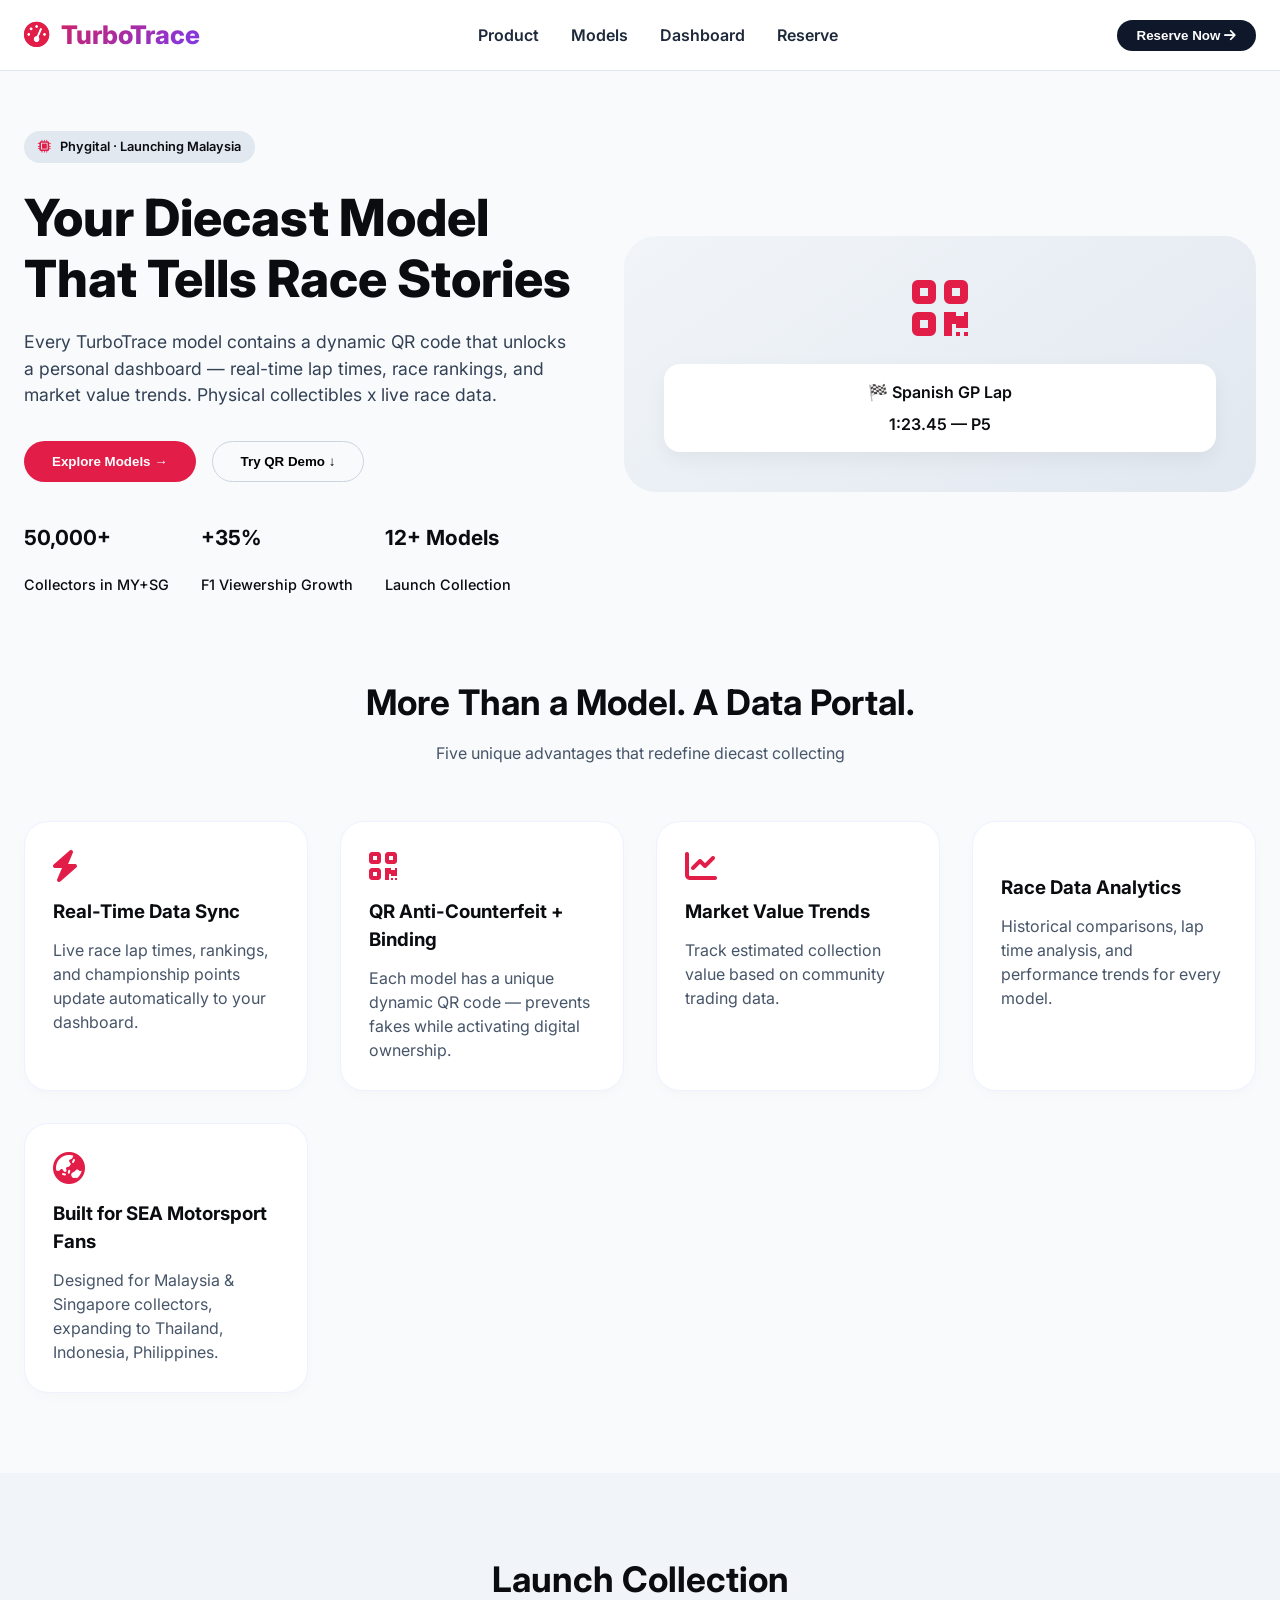
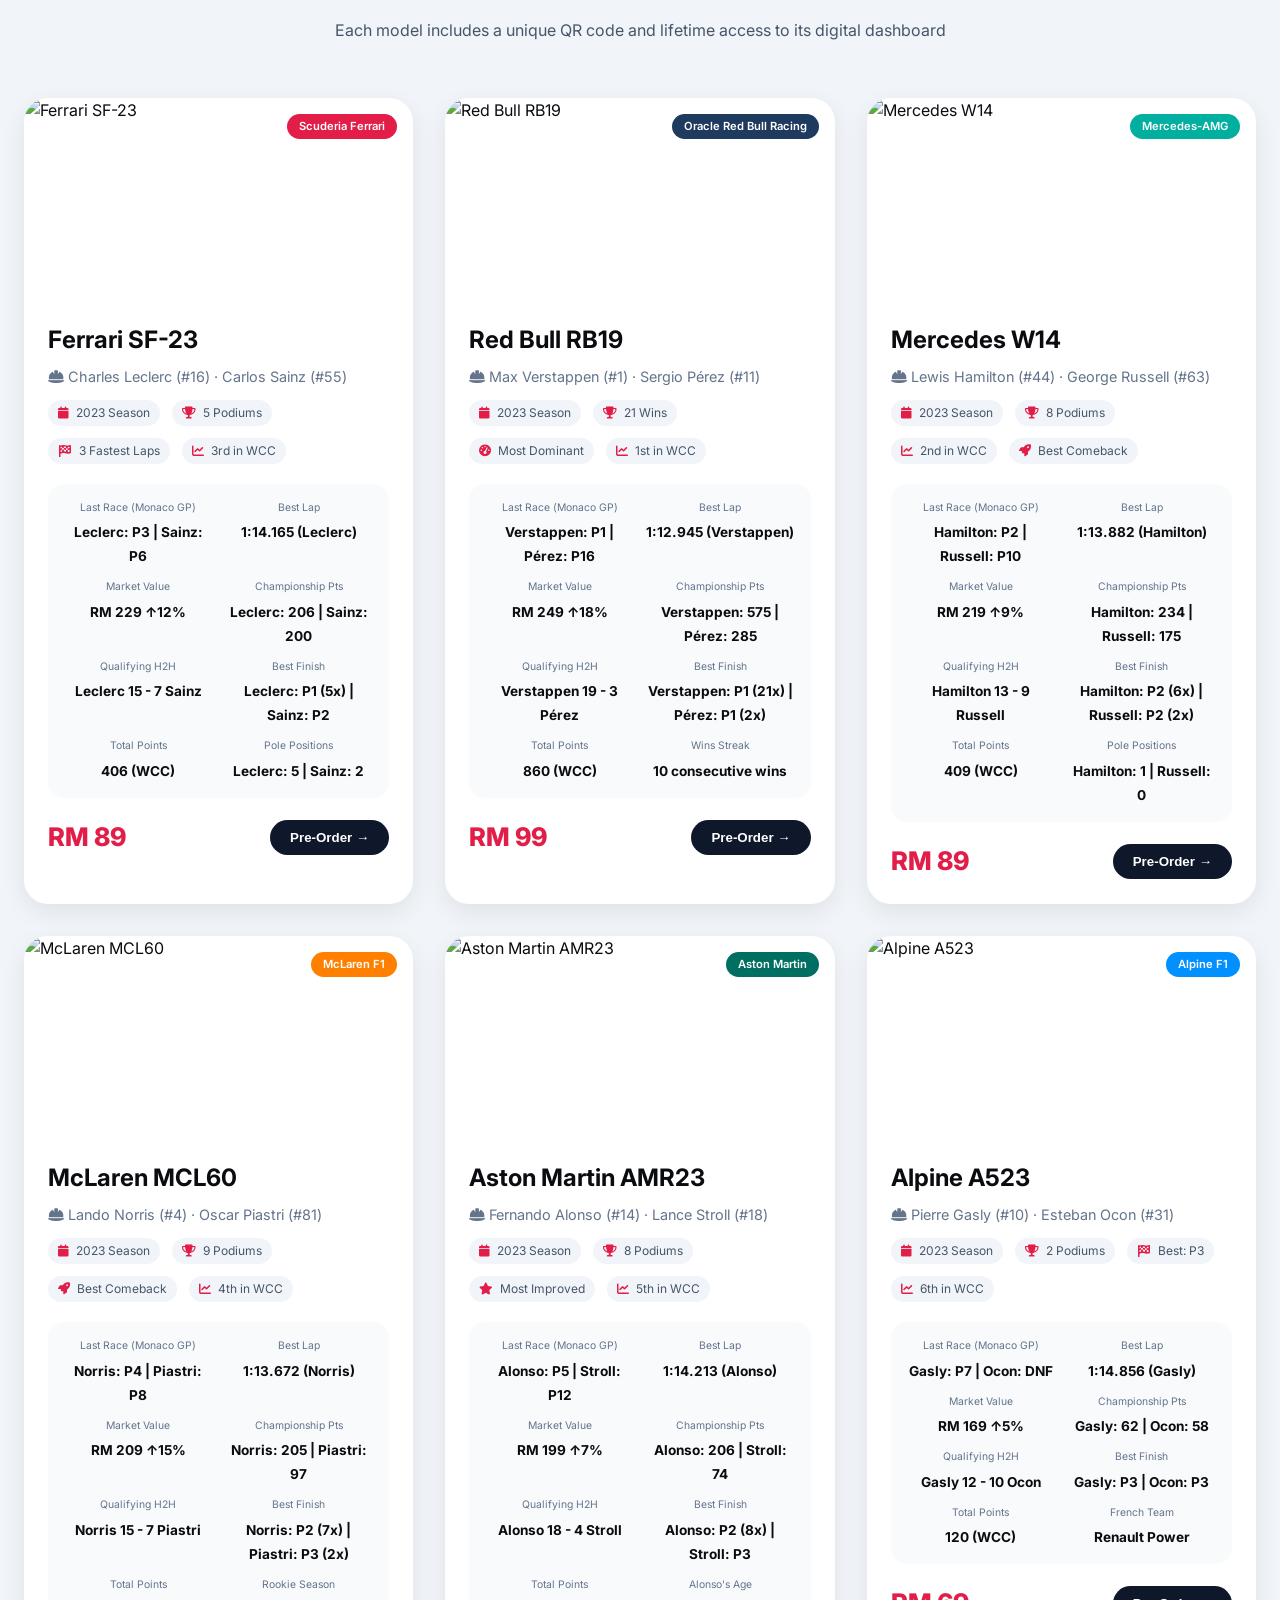
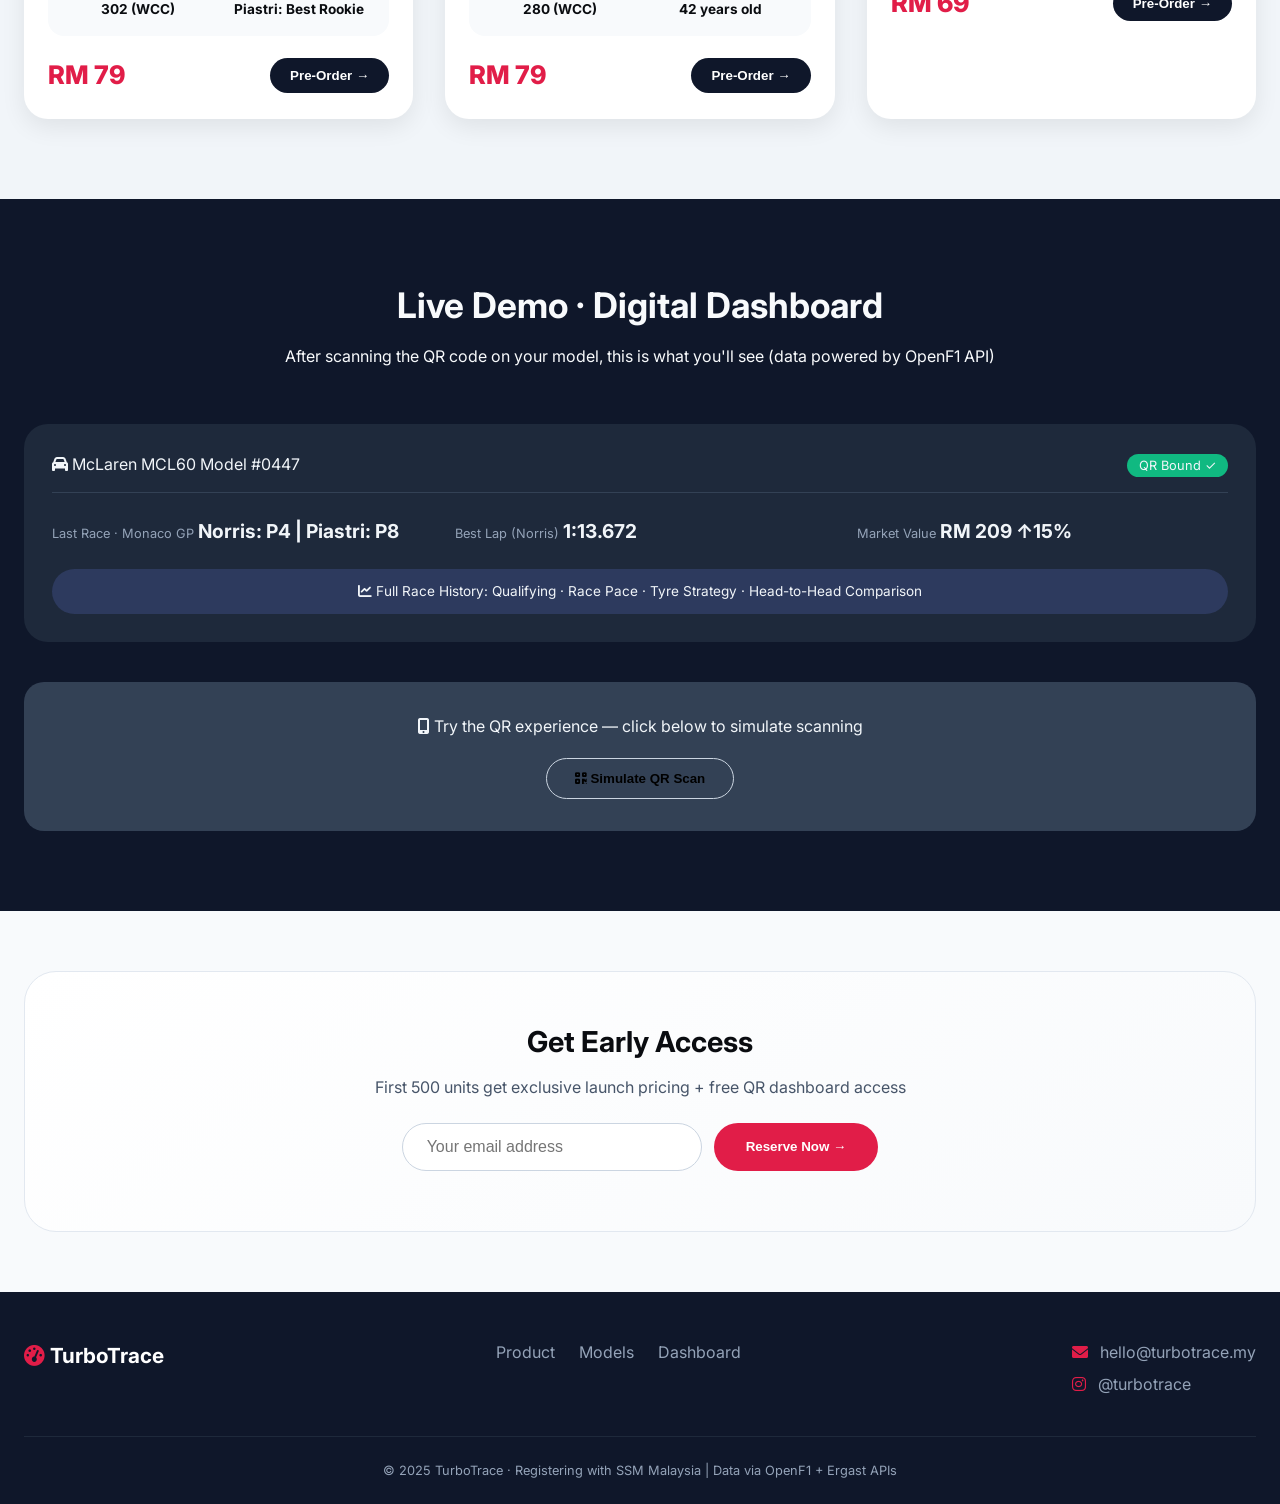
==== index.html @ 32ef1a61 "s" ====
<!DOCTYPE html>
<html lang="en">
<head>
    <meta charset="UTF-8">
    <meta name="viewport" content="width=device-width, initial-scale=1.0">
    <title>TurboTrace | Live-Updating Diecast Models · Motorsport Data Dashboard</title>
    <meta name="description" content="TurboTrace – Southeast Asia's first phygital diecast platform. Each model includes a dynamic QR code that syncs real race data and market value trends.">
    <link href="https://fonts.googleapis.com/css2?family=Inter:opsz,wght@14..32,300;400;500;600;700;800&display=swap" rel="stylesheet">
    <link rel="stylesheet" href="https://cdnjs.cloudflare.com/ajax/libs/font-awesome/6.0.0-beta3/css/all.min.css">
    <style>
        * {
            margin: 0;
            padding: 0;
            box-sizing: border-box;
        }

        body {
            font-family: 'Inter', sans-serif;
            background: #f8fafc;
            color: #0a0c10;
            line-height: 1.5;
            scroll-behavior: smooth;
        }

        .container {
            max-width: 1280px;
            margin: 0 auto;
            padding: 0 24px;
        }

        /* Navigation */
        nav {
            background: rgba(255,255,255,0.96);
            backdrop-filter: blur(8px);
            position: sticky;
            top: 0;
            z-index: 100;
            border-bottom: 1px solid #e2e8f0;
            padding: 16px 0;
        }

        .nav-container {
            max-width: 1280px;
            margin: 0 auto;
            padding: 0 24px;
            display: flex;
            justify-content: space-between;
            align-items: center;
        }

        .logo {
            font-weight: 800;
            font-size: 1.6rem;
            background: linear-gradient(135deg, #e11d48, #7c3aed);
            -webkit-background-clip: text;
            background-clip: text;
            color: transparent;
        }

        .logo i {
            color: #e11d48;
            margin-right: 6px;
        }

        .nav-links {
            display: flex;
            gap: 32px;
        }

        .nav-links a {
            text-decoration: none;
            font-weight: 600;
            color: #1e293b;
            transition: color 0.2s;
        }

        .nav-links a:hover {
            color: #e11d48;
        }

        .cta-nav {
            background: #0f172a;
            color: white;
            border: none;
            padding: 8px 20px;
            border-radius: 40px;
            font-weight: 600;
            cursor: pointer;
            transition: 0.2s;
        }

        .cta-nav:hover {
            background: #e11d48;
            transform: scale(1.02);
        }

        .hamburger {
            display: none;
            font-size: 1.5rem;
            cursor: pointer;
        }

        /* Hero Section */
        .hero {
            max-width: 1280px;
            margin: 60px auto 0;
            padding: 0 24px;
            display: flex;
            flex-wrap: wrap;
            align-items: center;
            justify-content: space-between;
            gap: 48px;
        }

        .hero-content {
            flex: 1;
        }

        .badge {
            background: #e2e8f0;
            padding: 6px 14px;
            border-radius: 40px;
            font-size: 0.8rem;
            font-weight: 600;
            display: inline-block;
            margin-bottom: 24px;
        }

        .badge i {
            color: #e11d48;
            margin-right: 6px;
        }

        .hero-content h1 {
            font-size: 3.2rem;
            font-weight: 800;
            line-height: 1.2;
            margin-bottom: 20px;
        }

        .hero-content p {
            font-size: 1.1rem;
            color: #334155;
            margin-bottom: 32px;
        }

        .hero-buttons {
            display: flex;
            gap: 16px;
            margin-bottom: 40px;
            flex-wrap: wrap;
        }

        .btn-primary {
            background: #e11d48;
            border: none;
            padding: 12px 28px;
            border-radius: 40px;
            font-weight: 700;
            color: white;
            cursor: pointer;
            transition: 0.2s;
        }

        .btn-primary:hover {
            background: #be123c;
            transform: scale(1.02);
        }

        .btn-secondary {
            background: transparent;
            border: 1.5px solid #cbd5e1;
            padding: 12px 28px;
            border-radius: 40px;
            font-weight: 600;
            cursor: pointer;
            transition: 0.2s;
        }

        .btn-secondary:hover {
            border-color: #e11d48;
            background: #fff1f3;
        }

        .hero-stats {
            display: flex;
            gap: 32px;
        }

        .hero-stats div {
            font-size: 0.9rem;
            font-weight: 500;
        }

        .hero-stats strong {
            font-size: 1.3rem;
            display: block;
        }

        .hero-image {
            flex: 1;
            background: linear-gradient(145deg, #f1f5f9, #e2e8f0);
            border-radius: 2rem;
            padding: 40px;
            text-align: center;
        }

        .card-glow i {
            font-size: 4rem;
            color: #e11d48;
        }

        .mini-dash {
            margin-top: 24px;
            background: white;
            padding: 16px;
            border-radius: 1rem;
            box-shadow: 0 8px 20px rgba(0,0,0,0.05);
            font-weight: 600;
            display: flex;
            flex-direction: column;
            gap: 8px;
        }

        /* Product Features */
        .product {
            padding: 80px 0;
        }

        .section-title {
            text-align: center;
            margin-bottom: 56px;
        }

        .section-title h2 {
            font-size: 2.2rem;
            margin-bottom: 12px;
        }

        .section-title p {
            color: #475569;
        }

        .features-grid {
            display: grid;
            grid-template-columns: repeat(auto-fit, minmax(260px, 1fr));
            gap: 32px;
        }

        .feature-card {
            background: white;
            border-radius: 1.5rem;
            padding: 28px;
            box-shadow: 0 4px 12px rgba(0,0,0,0.02);
            border: 1px solid #eef2ff;
            transition: transform 0.2s, box-shadow 0.2s;
        }

        .feature-card:hover {
            transform: translateY(-4px);
            box-shadow: 0 12px 24px rgba(0,0,0,0.08);
        }

        .feature-card i {
            font-size: 2rem;
            color: #e11d48;
            margin-bottom: 16px;
        }

        .feature-card h3 {
            margin-bottom: 12px;
        }

        .feature-card p {
            color: #475569;
        }

        /* Models Gallery */
        .models {
            padding: 80px 0;
            background: #f1f5f9;
        }

        .models-grid {
            display: grid;
            grid-template-columns: repeat(auto-fit, minmax(380px, 1fr));
            gap: 32px;
            margin-top: 32px;
        }

        .model-card {
            background: white;
            border-radius: 24px;
            overflow: hidden;
            box-shadow: 0 8px 24px rgba(0,0,0,0.08);
            transition: transform 0.3s, box-shadow 0.3s;
        }

        .model-card:hover {
            transform: translateY(-6px);
            box-shadow: 0 16px 32px rgba(0,0,0,0.12);
        }

        .model-image {
            position: relative;
            height: 200px;
            overflow: hidden;
        }

        .model-image img {
            width: 100%;
            height: 100%;
            object-fit: cover;
            transition: transform 0.3s;
        }

        .model-card:hover .model-image img {
            transform: scale(1.05);
        }

        .model-team {
            position: absolute;
            top: 16px;
            right: 16px;
            font-size: 0.7rem;
            font-weight: 600;
            padding: 4px 12px;
            border-radius: 20px;
            color: white;
            z-index: 1;
        }

        .model-team.ferrari { background: #e11d48; }
        .model-team.redbull { background: #1e3a5f; }
        .model-team.mercedes { background: #00afa0; }
        .model-team.mclaren { background: #ff8000; }
        .model-team.aston { background: #006f62; }
        .model-team.alpine { background: #0090ff; }

        .model-info {
            padding: 24px;
        }

        .model-info h3 {
            font-size: 1.5rem;
            margin-bottom: 8px;
        }

        .model-driver {
            color: #64748b;
            font-size: 0.9rem;
            margin-bottom: 12px;
        }

        .model-specs {
            display: flex;
            flex-wrap: wrap;
            gap: 12px;
            margin-bottom: 20px;
            font-size: 0.75rem;
            color: #475569;
        }

        .model-specs span {
            background: #f1f5f9;
            padding: 4px 10px;
            border-radius: 20px;
        }

        .model-specs i {
            margin-right: 4px;
            color: #e11d48;
        }

        .model-data {
            background: #f8fafc;
            border-radius: 16px;
            padding: 16px;
            margin-bottom: 20px;
            display: grid;
            grid-template-columns: repeat(2, 1fr);
            gap: 12px;
        }

        .data-item {
            text-align: center;
        }

        .data-label {
            display: block;
            font-size: 0.65rem;
            color: #64748b;
            margin-bottom: 4px;
        }

        .data-value {
            font-weight: 700;
            font-size: 0.85rem;
        }

        .model-footer {
            display: flex;
            justify-content: space-between;
            align-items: center;
            margin-top: 16px;
        }

        .price-tag {
            font-size: 1.6rem;
            font-weight: 800;
            color: #e11d48;
        }

        .preorder-btn {
            background: #0f172a;
            color: white;
            border: none;
            padding: 10px 20px;
            border-radius: 40px;
            font-weight: 600;
            cursor: pointer;
            transition: 0.2s;
        }

        .preorder-btn:hover {
            background: #e11d48;
            transform: scale(1.02);
        }

        /* Dashboard Demo */
        .dashboard-demo {
            background: #0f172a;
            color: #f1f5f9;
            padding: 80px 0;
        }

        .section-title.light h2,
        .section-title.light p {
            color: #f8fafc;
        }

        .dashboard-card {
            background: #1e293b;
            border-radius: 24px;
            padding: 28px;
            margin-bottom: 40px;
        }

        .dash-header {
            display: flex;
            justify-content: space-between;
            border-bottom: 1px solid #334155;
            padding-bottom: 16px;
            margin-bottom: 24px;
            flex-wrap: wrap;
            gap: 12px;
        }

        .tag {
            background: #10b981;
            padding: 4px 12px;
            border-radius: 20px;
            font-size: 0.8rem;
        }

        .dash-stats {
            display: flex;
            gap: 32px;
            flex-wrap: wrap;
        }

        .stat {
            flex: 1;
        }

        .stat-label {
            font-size: 0.8rem;
            color: #94a3b8;
        }

        .stat-value {
            font-size: 1.2rem;
            font-weight: 700;
        }

        .premium-badge {
            margin-top: 24px;
            background: #2d3a5e;
            padding: 12px;
            border-radius: 40px;
            text-align: center;
            font-size: 0.85rem;
        }

        .qr-simulator {
            background: #334155;
            border-radius: 20px;
            padding: 32px;
            text-align: center;
        }

        .qr-simulator p {
            margin-bottom: 20px;
        }

        .qr-feedback {
            margin-top: 16px;
            background: #10b98120;
            padding: 12px;
            border-radius: 40px;
            font-size: 0.9rem;
        }

        /* Contact */
        .contact {
            padding: 60px 0;
        }

        .contact-card {
            background: linear-gradient(145deg, #ffffff, #f8fafc);
            border-radius: 2rem;
            padding: 48px;
            text-align: center;
            border: 1px solid #e2e8f0;
        }

        .contact-card h3 {
            font-size: 1.8rem;
            margin-bottom: 12px;
        }

        .contact-card p {
            color: #475569;
            margin-bottom: 24px;
        }

        .contact-card form {
            display: flex;
            flex-wrap: wrap;
            gap: 12px;
            justify-content: center;
            margin-top: 8px;
        }

        .contact-card input {
            padding: 14px 24px;
            border-radius: 60px;
            border: 1px solid #cbd5e1;
            width: 300px;
            font-size: 1rem;
        }

        .contact-card button {
            background: #e11d48;
            color: white;
            border: none;
            padding: 14px 32px;
            border-radius: 60px;
            font-weight: 600;
            cursor: pointer;
            transition: 0.2s;
        }

        .contact-card button:hover {
            background: #be123c;
        }

        /* Footer */
        footer {
            background: #0f172a;
            color: #94a3b8;
            padding: 48px 24px 24px;
        }

        .footer-content {
            max-width: 1280px;
            margin: 0 auto;
            display: flex;
            flex-wrap: wrap;
            justify-content: space-between;
            gap: 32px;
            padding-bottom: 32px;
            border-bottom: 1px solid #1e293b;
        }

        .footer-logo {
            font-size: 1.3rem;
            font-weight: 700;
            color: white;
        }

        .footer-logo i {
            color: #e11d48;
        }

        .footer-links {
            display: flex;
            gap: 24px;
        }

        .footer-links a {
            color: #94a3b8;
            text-decoration: none;
        }

        .footer-links a:hover {
            color: white;
        }

        .footer-contact p {
            margin-bottom: 8px;
        }

        .footer-contact i {
            margin-right: 8px;
            color: #e11d48;
        }

        .footer-bottom {
            max-width: 1280px;
            margin: 24px auto 0;
            text-align: center;
            font-size: 0.8rem;
        }

        /* Responsive */
        @media (max-width: 800px) {
            .nav-links,
            .cta-nav {
                display: none;
            }
            
            .hamburger {
                display: block;
            }
            
            .hero-content h1 {
                font-size: 2rem;
            }
            
            .hero-content p {
                max-width: 100%;
            }
            
            .features-grid {
                grid-template-columns: 1fr;
            }
            
            .models-grid {
                grid-template-columns: 1fr;
            }
            
            .model-data {
                grid-template-columns: 1fr;
            }
            
            .footer-content {
                flex-direction: column;
                text-align: center;
            }
            
            .footer-links {
                justify-content: center;
            }
        }
    </style>
</head>
<body>

<!-- Navigation -->
<nav>
    <div class="nav-container">
        <div class="logo">
            <i class="fas fa-tachometer-alt"></i>
            <span>TurboTrace</span>
        </div>
        <div class="nav-links" id="navLinks">
            <a href="#product">Product</a>
            <a href="#models">Models</a>
            <a href="#dashboard">Dashboard</a>
            <a href="#contact">Reserve</a>
        </div>
        <button class="cta-nav" id="reserveNavBtn">Reserve Now <i class="fas fa-arrow-right"></i></button>
        <div class="hamburger" id="hamburger">
            <i class="fas fa-bars"></i>
        </div>
    </div>
</nav>

<!-- Hero Section -->
<section class="hero">
    <div class="hero-content">
        <span class="badge"><i class="fas fa-microchip"></i> Phygital · Launching Malaysia</span>
        <h1>Your Diecast Model<br>That Tells Race Stories</h1>
        <p>Every TurboTrace model contains a dynamic QR code that unlocks a personal dashboard — real-time lap times, race rankings, and market value trends. Physical collectibles x live race data.</p>
        <div class="hero-buttons">
            <button class="btn-primary" id="exploreModelsBtn">Explore Models →</button>
            <button class="btn-secondary" id="demoQrBtn">Try QR Demo ↓</button>
        </div>
        <div class="hero-stats">
            <div><strong>50,000+</strong><br>Collectors in MY+SG</div>
            <div><strong>+35%</strong><br>F1 Viewership Growth</div>
            <div><strong>12+ Models</strong><br>Launch Collection</div>
        </div>
    </div>
    <div class="hero-image">
        <div class="card-glow">
            <i class="fas fa-qrcode"></i>
            <div class="mini-dash">
                <span>🏁 Spanish GP Lap</span>
                <span>1:23.45 — P5</span>
            </div>
        </div>
    </div>
</section>

<!-- Product Features -->
<section class="product" id="product">
    <div class="container">
        <div class="section-title">
            <h2>More Than a Model. A Data Portal.</h2>
            <p>Five unique advantages that redefine diecast collecting</p>
        </div>
        <div class="features-grid">
            <div class="feature-card">
                <i class="fas fa-bolt"></i>
                <h3>Real-Time Data Sync</h3>
                <p>Live race lap times, rankings, and championship points update automatically to your dashboard.</p>
            </div>
            <div class="feature-card">
                <i class="fas fa-qrcode"></i>
                <h3>QR Anti-Counterfeit + Binding</h3>
                <p>Each model has a unique dynamic QR code — prevents fakes while activating digital ownership.</p>
            </div>
            <div class="feature-card">
                <i class="fas fa-chart-line"></i>
                <h3>Market Value Trends</h3>
                <p>Track estimated collection value based on community trading data.</p>
            </div>
            <div class="feature-card">
                <i class="fas fa-chart-simple"></i>
                <h3>Race Data Analytics</h3>
                <p>Historical comparisons, lap time analysis, and performance trends for every model.</p>
            </div>
            <div class="feature-card">
                <i class="fas fa-globe-asia"></i>
                <h3>Built for SEA Motorsport Fans</h3>
                <p>Designed for Malaysia & Singapore collectors, expanding to Thailand, Indonesia, Philippines.</p>
            </div>
        </div>
    </div>
</section>

<!-- MODELS GALLERY - ENHANCED WITH DETAILED INFO -->
<section class="models" id="models">
    <div class="container">
        <div class="section-title">
            <h2>Launch Collection</h2>
            <p>Each model includes a unique QR code and lifetime access to its digital dashboard</p>
        </div>
        <div class="models-grid">
            
            <!-- Model 1: Ferrari SF-23 -->
            <div class="model-card">
                <div class="model-image">
                    <img src="https://placehold.co/600x300/e11d48/white?text=Ferrari+SF-23&font=montserrat" alt="Ferrari SF-23">
                    <span class="model-team ferrari">Scuderia Ferrari</span>
                </div>
                <div class="model-info">
                    <h3>Ferrari SF-23</h3>
                    <p class="model-driver"><i class="fas fa-helmet-safety"></i> Charles Leclerc (#16) · Carlos Sainz (#55)</p>
                    <div class="model-specs">
                        <span><i class="fas fa-calendar"></i> 2023 Season</span>
                        <span><i class="fas fa-trophy"></i> 5 Podiums</span>
                        <span><i class="fas fa-flag-checkered"></i> 3 Fastest Laps</span>
                        <span><i class="fas fa-chart-line"></i> 3rd in WCC</span>
                    </div>
                    <div class="model-data">
                        <div class="data-item"><span class="data-label">Last Race (Monaco GP)</span><span class="data-value">Leclerc: P3 | Sainz: P6</span></div>
                        <div class="data-item"><span class="data-label">Best Lap</span><span class="data-value">1:14.165 (Leclerc)</span></div>
                        <div class="data-item"><span class="data-label">Market Value</span><span class="data-value">RM 229 ↑12%</span></div>
                        <div class="data-item"><span class="data-label">Championship Pts</span><span class="data-value">Leclerc: 206 | Sainz: 200</span></div>
                        <div class="data-item"><span class="data-label">Qualifying H2H</span><span class="data-value">Leclerc 15 - 7 Sainz</span></div>
                        <div class="data-item"><span class="data-label">Best Finish</span><span class="data-value">Leclerc: P1 (5x) | Sainz: P2</span></div>
                        <div class="data-item"><span class="data-label">Total Points</span><span class="data-value">406 (WCC)</span></div>
                        <div class="data-item"><span class="data-label">Pole Positions</span><span class="data-value">Leclerc: 5 | Sainz: 2</span></div>
                    </div>
                    <div class="model-footer">
                        <span class="price-tag">RM 89</span>
                        <button class="preorder-btn" data-model="Ferrari SF-23">Pre-Order →</button>
                    </div>
                </div>
            </div>

            <!-- Model 2: Red Bull RB19 -->
            <div class="model-card">
                <div class="model-image">
                    <img src="https://placehold.co/600x300/1e3a5f/white?text=Red+Bull+RB19&font=montserrat" alt="Red Bull RB19">
                    <span class="model-team redbull">Oracle Red Bull Racing</span>
                </div>
                <div class="model-info">
                    <h3>Red Bull RB19</h3>
                    <p class="model-driver"><i class="fas fa-helmet-safety"></i> Max Verstappen (#1) · Sergio Pérez (#11)</p>
                    <div class="model-specs">
                        <span><i class="fas fa-calendar"></i> 2023 Season</span>
                        <span><i class="fas fa-trophy"></i> 21 Wins</span>
                        <span><i class="fas fa-tachometer-alt"></i> Most Dominant</span>
                        <span><i class="fas fa-chart-line"></i> 1st in WCC</span>
                    </div>
                    <div class="model-data">
                        <div class="data-item"><span class="data-label">Last Race (Monaco GP)</span><span class="data-value">Verstappen: P1 | Pérez: P16</span></div>
                        <div class="data-item"><span class="data-label">Best Lap</span><span class="data-value">1:12.945 (Verstappen)</span></div>
                        <div class="data-item"><span class="data-label">Market Value</span><span class="data-value">RM 249 ↑18%</span></div>
                        <div class="data-item"><span class="data-label">Championship Pts</span><span class="data-value">Verstappen: 575 | Pérez: 285</span></div>
                        <div class="data-item"><span class="data-label">Qualifying H2H</span><span class="data-value">Verstappen 19 - 3 Pérez</span></div>
                        <div class="data-item"><span class="data-label">Best Finish</span><span class="data-value">Verstappen: P1 (21x) | Pérez: P1 (2x)</span></div>
                        <div class="data-item"><span class="data-label">Total Points</span><span class="data-value">860 (WCC)</span></div>
                        <div class="data-item"><span class="data-label">Wins Streak</span><span class="data-value">10 consecutive wins</span></div>
                    </div>
                    <div class="model-footer">
                        <span class="price-tag">RM 99</span>
                        <button class="preorder-btn" data-model="Red Bull RB19">Pre-Order →</button>
                    </div>
                </div>
            </div>

            <!-- Model 3: Mercedes W14 -->
            <div class="model-card">
                <div class="model-image">
                    <img src="https://placehold.co/600x300/00afa0/white?text=Mercedes+W14&font=montserrat" alt="Mercedes W14">
                    <span class="model-team mercedes">Mercedes-AMG</span>
                </div>
                <div class="model-info">
                    <h3>Mercedes W14</h3>
                    <p class="model-driver"><i class="fas fa-helmet-safety"></i> Lewis Hamilton (#44) · George Russell (#63)</p>
                    <div class="model-specs">
                        <span><i class="fas fa-calendar"></i> 2023 Season</span>
                        <span><i class="fas fa-trophy"></i> 8 Podiums</span>
                        <span><i class="fas fa-chart-line"></i> 2nd in WCC</span>
                        <span><i class="fas fa-rocket"></i> Best Comeback</span>
                    </div>
                    <div class="model-data">
                        <div class="data-item"><span class="data-label">Last Race (Monaco GP)</span><span class="data-value">Hamilton: P2 | Russell: P10</span></div>
                        <div class="data-item"><span class="data-label">Best Lap</span><span class="data-value">1:13.882 (Hamilton)</span></div>
                        <div class="data-item"><span class="data-label">Market Value</span><span class="data-value">RM 219 ↑9%</span></div>
                        <div class="data-item"><span class="data-label">Championship Pts</span><span class="data-value">Hamilton: 234 | Russell: 175</span></div>
                        <div class="data-item"><span class="data-label">Qualifying H2H</span><span class="data-value">Hamilton 13 - 9 Russell</span></div>
                        <div class="data-item"><span class="data-label">Best Finish</span><span class="data-value">Hamilton: P2 (6x) | Russell: P2 (2x)</span></div>
                        <div class="data-item"><span class="data-label">Total Points</span><span class="data-value">409 (WCC)</span></div>
                        <div class="data-item"><span class="data-label">Pole Positions</span><span class="data-value">Hamilton: 1 | Russell: 0</span></div>
                    </div>
                    <div class="model-footer">
                        <span class="price-tag">RM 89</span>
                        <button class="preorder-btn" data-model="Mercedes W14">Pre-Order →</button>
                    </div>
                </div>
            </div>

            <!-- Model 4: McLaren MCL60 -->
            <div class="model-card">
                <div class="model-image">
                    <img src="https://placehold.co/600x300/ff8000/white?text=McLaren+MCL60&font=montserrat" alt="McLaren MCL60">
                    <span class="model-team mclaren">McLaren F1</span>
                </div>
                <div class="model-info">
                    <h3>McLaren MCL60</h3>
                    <p class="model-driver"><i class="fas fa-helmet-safety"></i> Lando Norris (#4) · Oscar Piastri (#81)</p>
                    <div class="model-specs">
                        <span><i class="fas fa-calendar"></i> 2023 Season</span>
                        <span><i class="fas fa-trophy"></i> 9 Podiums</span>
                        <span><i class="fas fa-rocket"></i> Best Comeback</span>
                        <span><i class="fas fa-chart-line"></i> 4th in WCC</span>
                    </div>
                    <div class="model-data">
                        <div class="data-item"><span class="data-label">Last Race (Monaco GP)</span><span class="data-value">Norris: P4 | Piastri: P8</span></div>
                        <div class="data-item"><span class="data-label">Best Lap</span><span class="data-value">1:13.672 (Norris)</span></div>
                        <div class="data-item"><span class="data-label">Market Value</span><span class="data-value">RM 209 ↑15%</span></div>
                        <div class="data-item"><span class="data-label">Championship Pts</span><span class="data-value">Norris: 205 | Piastri: 97</span></div>
                        <div class="data-item"><span class="data-label">Qualifying H2H</span><span class="data-value">Norris 15 - 7 Piastri</span></div>
                        <div class="data-item"><span class="data-label">Best Finish</span><span class="data-value">Norris: P2 (7x) | Piastri: P3 (2x)</span></div>
                        <div class="data-item"><span class="data-label">Total Points</span><span class="data-value">302 (WCC)</span></div>
                        <div class="data-item"><span class="data-label">Rookie Season</span><span class="data-value">Piastri: Best Rookie</span></div>
                    </div>
                    <div class="model-footer">
                        <span class="price-tag">RM 79</span>
                        <button class="preorder-btn" data-model="McLaren MCL60">Pre-Order →</button>
                    </div>
                </div>
            </div>

            <!-- Model 5: Aston Martin AMR23 -->
            <div class="model-card">
                <div class="model-image">
                    <img src="https://placehold.co/600x300/006f62/white?text=Aston+Martin+AMR23&font=montserrat" alt="Aston Martin AMR23">
                    <span class="model-team aston">Aston Martin</span>
                </div>
                <div class="model-info">
                    <h3>Aston Martin AMR23</h3>
                    <p class="model-driver"><i class="fas fa-helmet-safety"></i> Fernando Alonso (#14) · Lance Stroll (#18)</p>
                    <div class="model-specs">
                        <span><i class="fas fa-calendar"></i> 2023 Season</span>
                        <span><i class="fas fa-trophy"></i> 8 Podiums</span>
                        <span><i class="fas fa-star"></i> Most Improved</span>
                        <span><i class="fas fa-chart-line"></i> 5th in WCC</span>
                    </div>
                    <div class="model-data">
                        <div class="data-item"><span class="data-label">Last Race (Monaco GP)</span><span class="data-value">Alonso: P5 | Stroll: P12</span></div>
                        <div class="data-item"><span class="data-label">Best Lap</span><span class="data-value">1:14.213 (Alonso)</span></div>
                        <div class="data-item"><span class="data-label">Market Value</span><span class="data-value">RM 199 ↑7%</span></div>
                        <div class="data-item"><span class="data-label">Championship Pts</span><span class="data-value">Alonso: 206 | Stroll: 74</span></div>
                        <div class="data-item"><span class="data-label">Qualifying H2H</span><span class="data-value">Alonso 18 - 4 Stroll</span></div>
                        <div class="data-item"><span class="data-label">Best Finish</span><span class="data-value">Alonso: P2 (8x) | Stroll: P3</span></div>
                        <div class="data-item"><span class="data-label">Total Points</span><span class="data-value">280 (WCC)</span></div>
                        <div class="data-item"><span class="data-label">Alonso's Age</span><span class="data-value">42 years old</span></div>
                    </div>
                    <div class="model-footer">
                        <span class="price-tag">RM 79</span>
                        <button class="preorder-btn" data-model="Aston Martin AMR23">Pre-Order →</button>
                    </div>
                </div>
            </div>

            <!-- Model 6: Alpine A523 -->
            <div class="model-card">
                <div class="model-image">
                    <img src="https://placehold.co/600x300/0090ff/white?text=Alpine+A523&font=montserrat" alt="Alpine A523">
                    <span class="model-team alpine">Alpine F1</span>
                </div>
                <div class="model-info">
                    <h3>Alpine A523</h3>
                    <p class="model-driver"><i class="fas fa-helmet-safety"></i> Pierre Gasly (#10) · Esteban Ocon (#31)</p>
                    <div class="model-specs">
                        <span><i class="fas fa-calendar"></i> 2023 Season</span>
                        <span><i class="fas fa-trophy"></i> 2 Podiums</span>
                        <span><i class="fas fa-flag-checkered"></i> Best: P3</span>
                        <span><i class="fas fa-chart-line"></i> 6th in WCC</span>
                    </div>
                    <div class="model-data">
                        <div class="data-item"><span class="data-label">Last Race (Monaco GP)</span><span class="data-value">Gasly: P7 | Ocon: DNF</span></div>
                        <div class="data-item"><span class="data-label">Best Lap</span><span class="data-value">1:14.856 (Gasly)</span></div>
                        <div class="data-item"><span class="data-label">Market Value</span><span class="data-value">RM 169 ↑5%</span></div>
                        <div class="data-item"><span class="data-label">Championship Pts</span><span class="data-value">Gasly: 62 | Ocon: 58</span></div>
                        <div class="data-item"><span class="data-label">Qualifying H2H</span><span class="data-value">Gasly 12 - 10 Ocon</span></div>
                        <div class="data-item"><span class="data-label">Best Finish</span><span class="data-value">Gasly: P3 | Ocon: P3</span></div>
                        <div class="data-item"><span class="data-label">Total Points</span><span class="data-value">120 (WCC)</span></div>
                        <div class="data-item"><span class="data-label">French Team</span><span class="data-value">Renault Power</span></div>
                    </div>
                    <div class="model-footer">
                        <span class="price-tag">RM 69</span>
                        <button class="preorder-btn" data-model="Alpine A523">Pre-Order →</button>
                    </div>
                </div>
            </div>
        </div>
    </div>
</section>

<!-- Dashboard Demo -->
<section class="dashboard-demo" id="dashboard">
    <div class="container">
        <div class="section-title light">
            <h2>Live Demo · Digital Dashboard</h2>
            <p>After scanning the QR code on your model, this is what you'll see (data powered by OpenF1 API)</p>
        </div>
        <div class="dashboard-card">
            <div class="dash-header">
                <div><i class="fas fa-car"></i> McLaren MCL60 Model #0447</div>
                <div><span class="tag">QR Bound ✓</span></div>
            </div>
            <div class="dash-stats">
                <div class="stat">
                    <span class="stat-label">Last Race · Monaco GP</span>
                    <span class="stat-value">Norris: P4 | Piastri: P8</span>
                </div>
                <div class="stat">
                    <span class="stat-label">Best Lap (Norris)</span>
                    <span class="stat-value">1:13.672</span>
                </div>
                <div class="stat">
                    <span class="stat-label">Market Value</span>
                    <span class="stat-value">RM 209 ↑15%</span>
                </div>
            </div>
            <div class="premium-badge">
                <i class="fas fa-chart-line"></i> Full Race History: Qualifying · Race Pace · Tyre Strategy · Head-to-Head Comparison
            </div>
        </div>
        <div class="qr-simulator">
            <p><i class="fas fa-mobile-alt"></i> Try the QR experience — click below to simulate scanning</p>
            <button class="btn-secondary" id="simulateScanBtn"><i class="fas fa-qrcode"></i> Simulate QR Scan</button>
            <div id="qrFeedback" class="qr-feedback" style="display: none;"></div>
        </div>
    </div>
</section>

<!-- Waitlist Section -->
<section class="contact" id="contact">
    <div class="container">
        <div class="contact-card">
            <h3>Get Early Access</h3>
            <p>First 500 units get exclusive launch pricing + free QR dashboard access</p>
            <form id="waitlistForm">
                <input type="email" placeholder="Your email address" id="waitlistEmail" required>
                <button type="submit">Reserve Now →</button>
            </form>
            <div id="formMsg" style="margin-top: 12px;"></div>
        </div>
    </div>
</section>

<!-- Footer -->
<footer>
    <div class="footer-content">
        <div class="footer-logo">
            <i class="fas fa-tachometer-alt"></i> TurboTrace
        </div>
        <div class="footer-links">
            <a href="#product">Product</a>
            <a href="#models">Models</a>
            <a href="#dashboard">Dashboard</a>
        </div>
        <div class="footer-contact">
            <p><i class="fas fa-envelope"></i> hello@turbotrace.my</p>
            <p><i class="fab fa-instagram"></i> @turbotrace</p>
        </div>
    </div>
    <div class="footer-bottom">
        <p>© 2025 TurboTrace · Registering with SSM Malaysia | Data via OpenF1 + Ergast APIs</p>
    </div>
</footer>

<script>
document.addEventListener('DOMContentLoaded', function() {
    // DOM Elements
    const simulateScan = document.getElementById('simulateScanBtn');
    const demoQrBtn = document.getElementById('demoQrBtn');
    const exploreModelsBtn = document.getElementById('exploreModelsBtn');
    const waitlistForm = document.getElementById('waitlistForm');
    const formMsg = document.getElementById('formMsg');
    const hamburger = document.getElementById('hamburger');
    const navLinks = document.getElementById('navLinks');
    const reserveNavBtn = document.getElementById('reserveNavBtn');
    const preorderBtns = document.querySelectorAll('.preorder-btn');
    const qrFeedback = document.getElementById('qrFeedback');

    // Scroll to Models
    if (exploreModelsBtn) {
        exploreModelsBtn.addEventListener('click', function() {
            document.getElementById('models').scrollIntoView({ behavior: 'smooth' });
        });
    }

    // Reserve Nav Button - Scroll to contact
    if (reserveNavBtn) {
        reserveNavBtn.addEventListener('click', function() {
            document.getElementById('contact').scrollIntoView({ behavior: 'smooth' });
        });
    }

    // Pre-order Buttons - scroll to contact
    preorderBtns.forEach(function(btn) {
        btn.addEventListener('click', function() {
            document.getElementById('contact').scrollIntoView({ behavior: 'smooth' });
            if (formMsg) {
                formMsg.innerHTML = '✨ Interested in this model! Fill in your email to reserve.';
                formMsg.style.color = '#e11d48';
                setTimeout(function() {
                    if (formMsg) formMsg.innerHTML = '';
                }, 3000);
            }
        });
    });

    // QR Simulation - Show feedback
    function simulateQRScan() {
        if (qrFeedback) {
            qrFeedback.style.display = 'block';
            qrFeedback.innerHTML = '✓ Model McLaren MCL60 successfully bound! Dashboard unlocked: live lap times (1:13.672) + P4 finish at Monaco GP. Full race history now available.';
            setTimeout(function() {
                qrFeedback.style.opacity = '0';
                setTimeout(function() {
                    if (qrFeedback) {
                        qrFeedback.style.display = 'none';
                        qrFeedback.style.opacity = '1';
                    }
                }, 500);
            }, 5000);
        }
    }
    
    if (simulateScan) {
        simulateScan.addEventListener('click', simulateQRScan);
    }
    
    if (demoQrBtn) {
        demoQrBtn.addEventListener('click', function() {
            document.getElementById('dashboard').scrollIntoView({ behavior: 'smooth' });
            setTimeout(simulateQRScan, 600);
        });
    }

    // Waitlist Form
    if (waitlistForm) {
        waitlistForm.addEventListener('submit', function(e) {
            e.preventDefault();
            var email = document.getElementById('waitlistEmail').value;
            
            if (email && email.includes('@')) {
                formMsg.innerHTML = '✓ Reserved successfully! We\'ll notify you at launch with exclusive pricing.';
                formMsg.style.color = '#10b981';
                waitlistForm.reset();
            } else {
                formMsg.innerHTML = 'Please enter a valid email address.';
                formMsg.style.color = '#e11d48';
            }
        });
    }

    // Mobile Menu Toggle
    if (hamburger && navLinks) {
        hamburger.addEventListener('click', function() {
            if (navLinks.style.display === 'flex') {
                navLinks.style.display = 'none';
            } else {
                navLinks.style.display = 'flex';
                navLinks.style.flexDirection = 'column';
                navLinks.style.position = 'absolute';
                navLinks.style.top = '70px';
                navLinks.style.left = '0';
                navLinks.style.right = '0';
                navLinks.style.background = 'white';
                navLinks.style.padding = '24px';
                navLinks.style.gap = '20px';
                navLinks.style.boxShadow = '0 8px 20px rgba(0,0,0,0.1)';
            }
        });
    }
    
    window.addEventListener('resize', function() {
        if (window.innerWidth > 800 && navLinks) {
            navLinks.style.display = '';
            navLinks.style.flexDirection = '';
            navLinks.style.position = '';
            navLinks.style.background = '';
            navLinks.style.padding = '';
            navLinks.style.gap = '';
            navLinks.style.boxShadow = '';
        }
    });
});
</script>
</body>
</html>
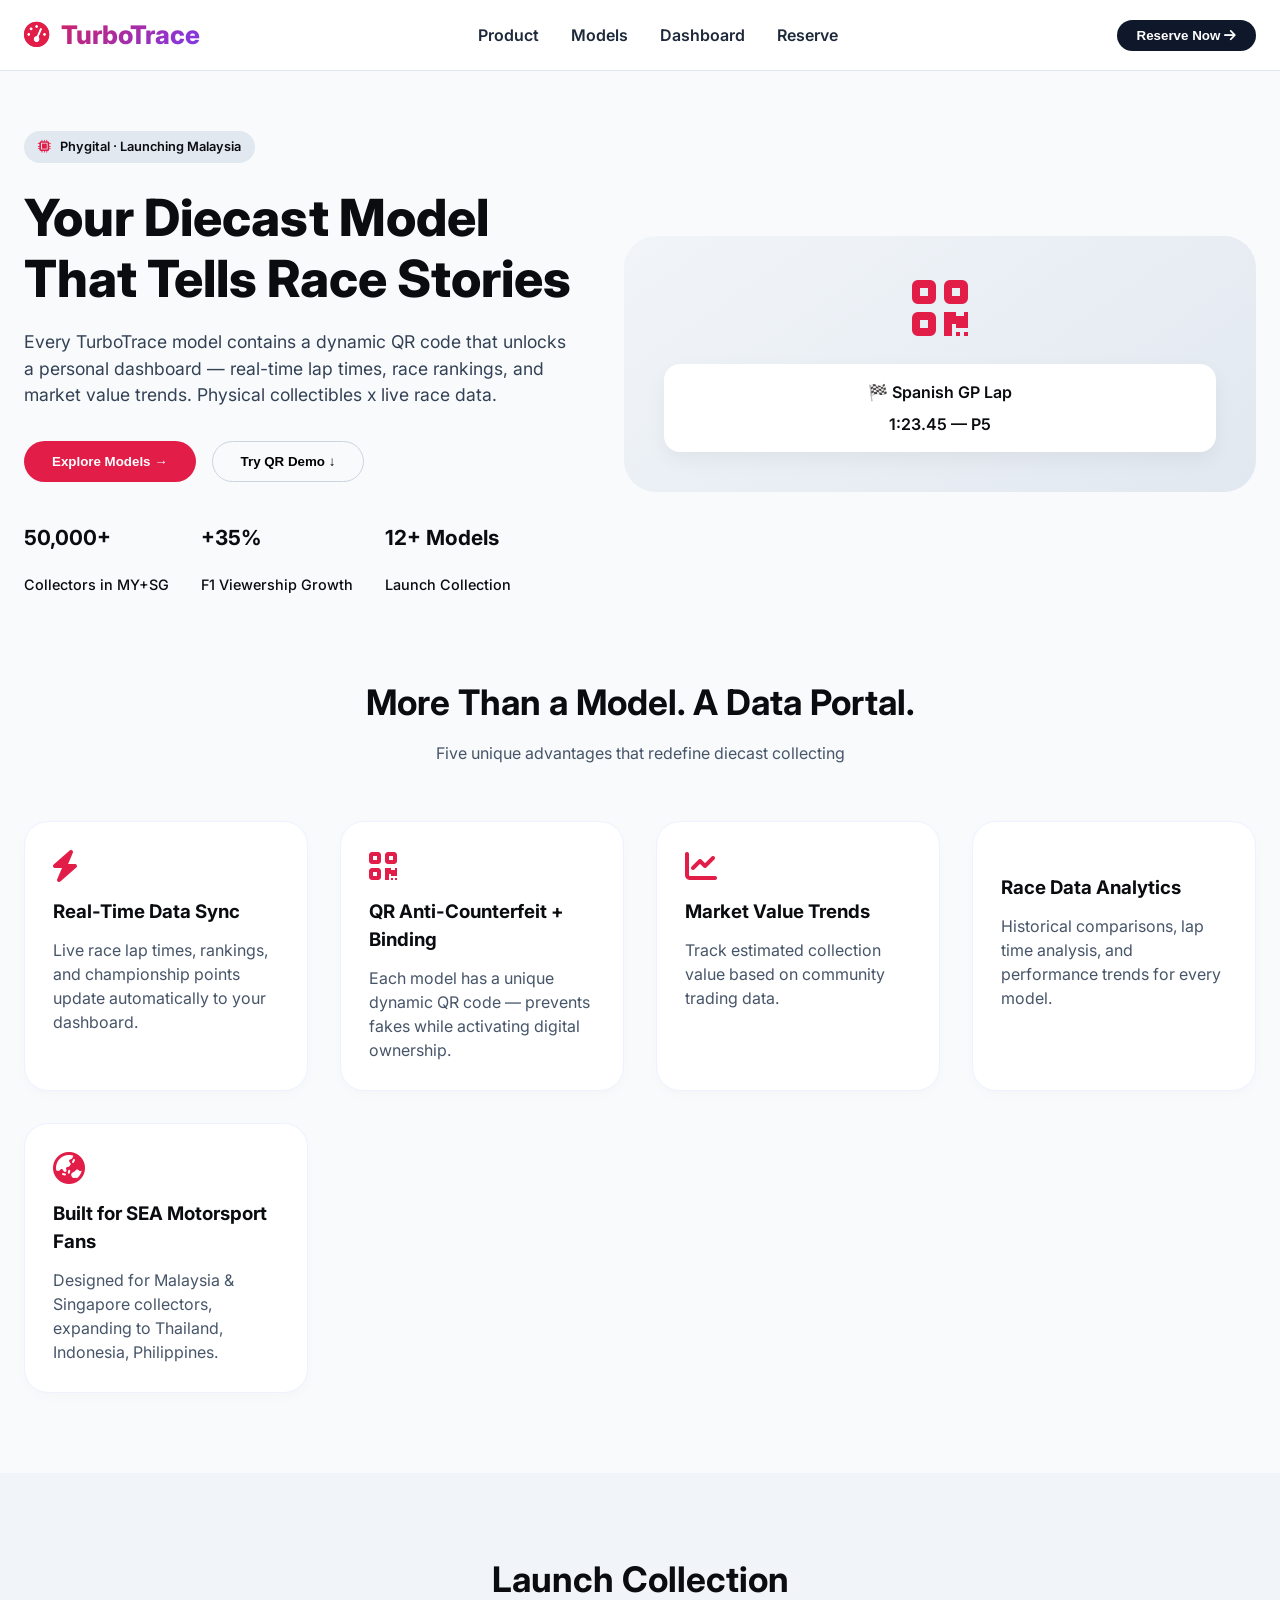
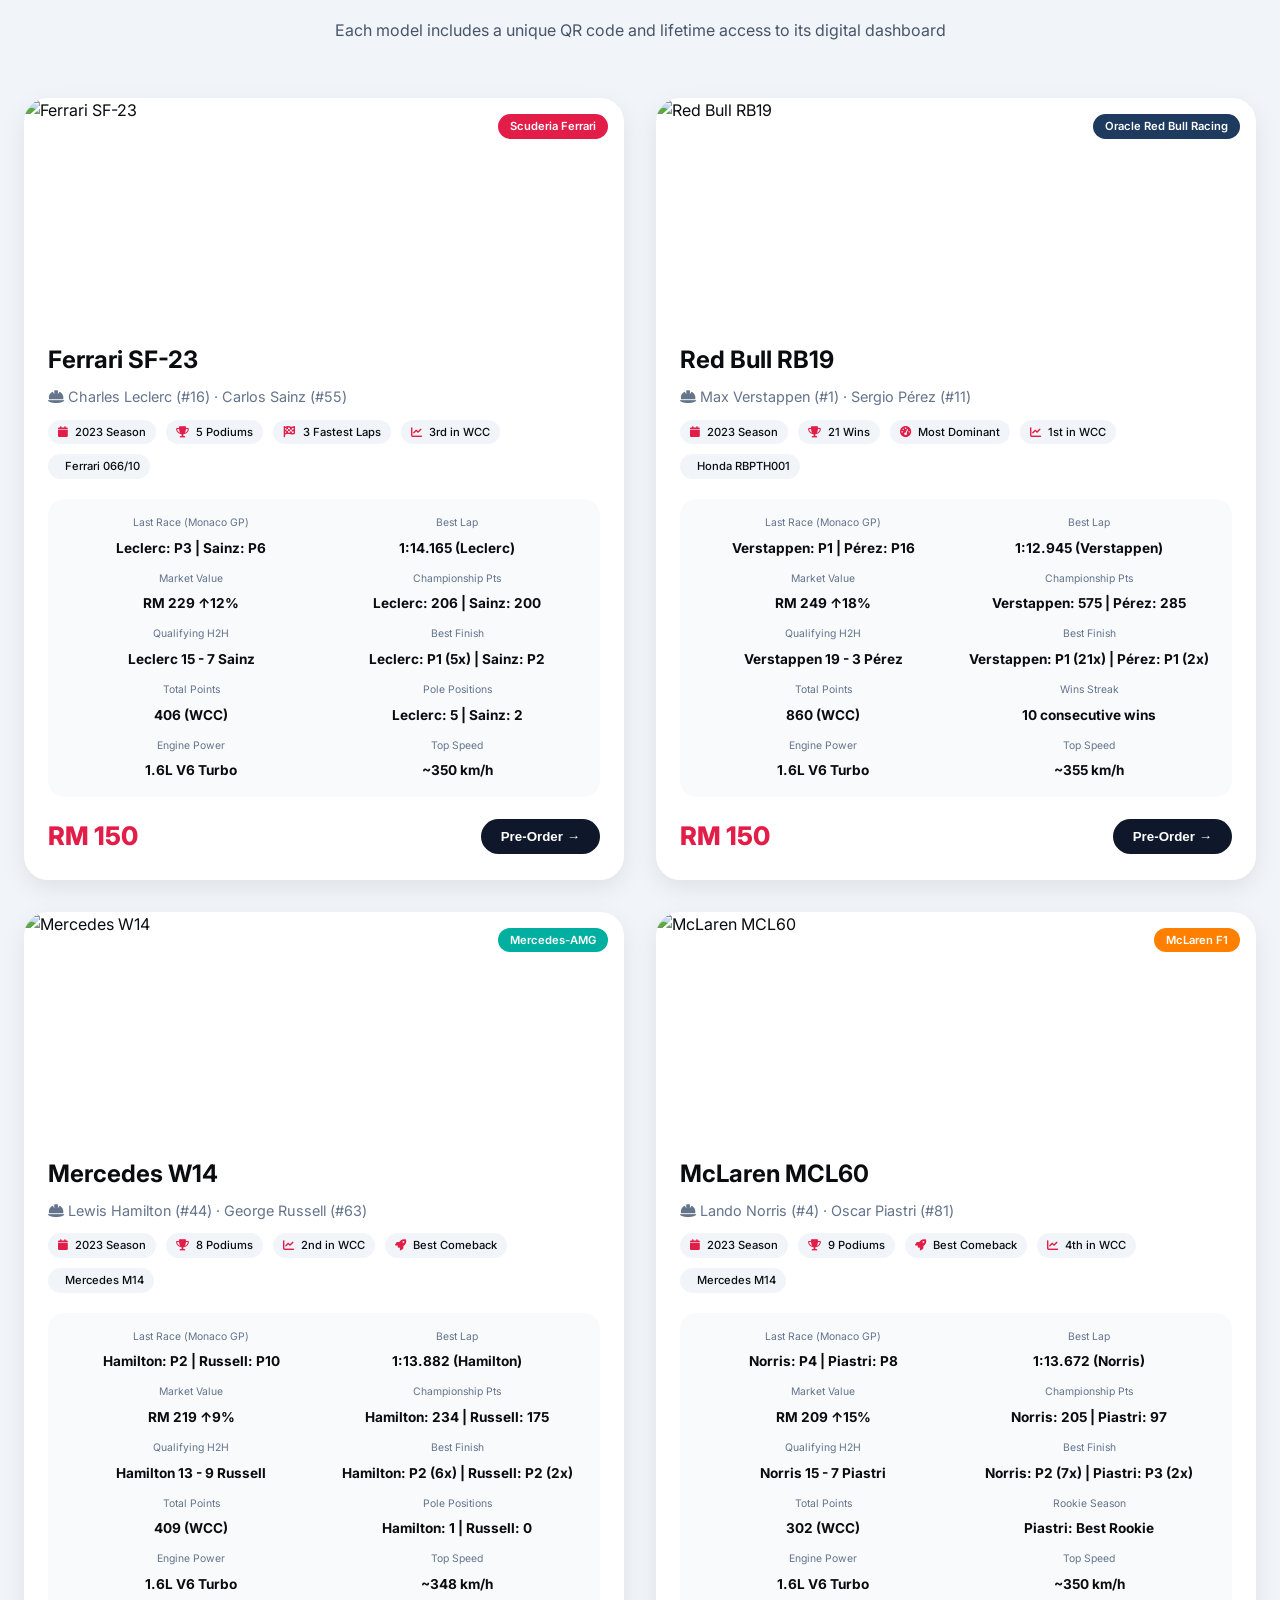
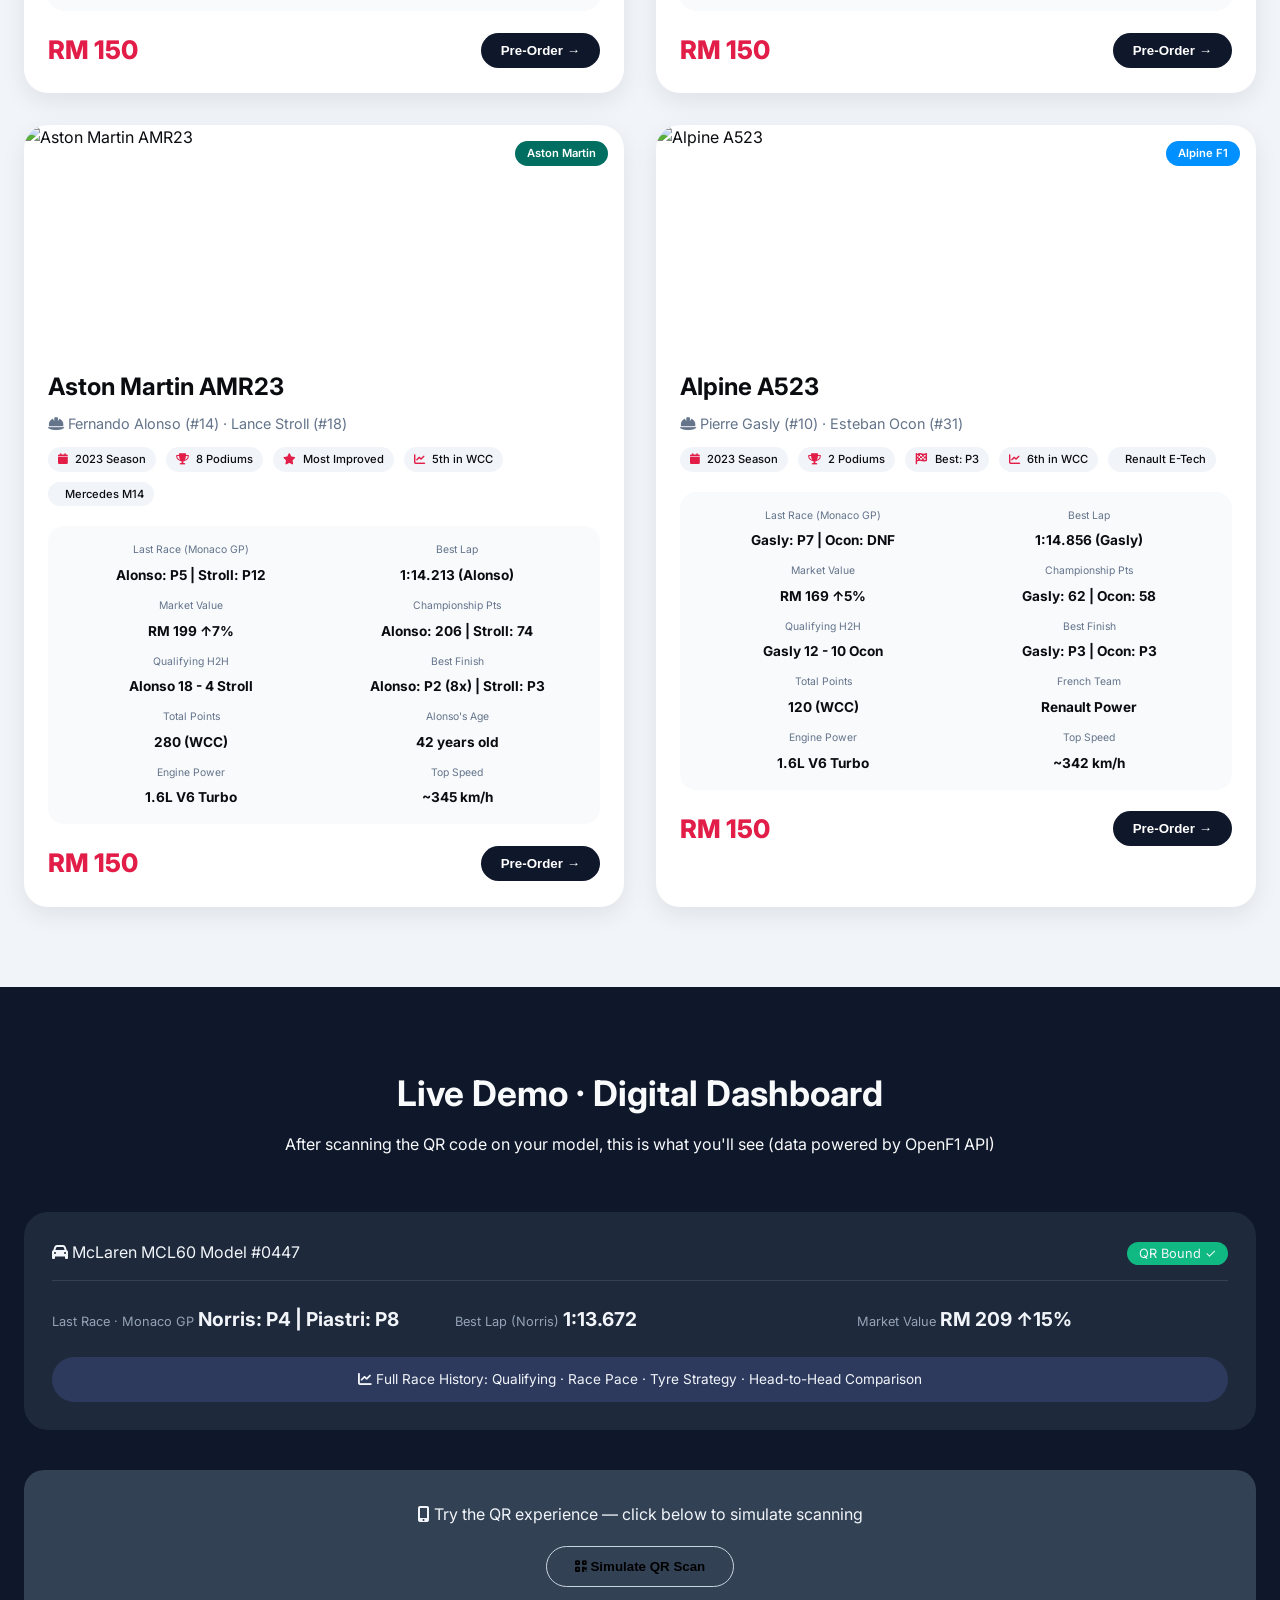
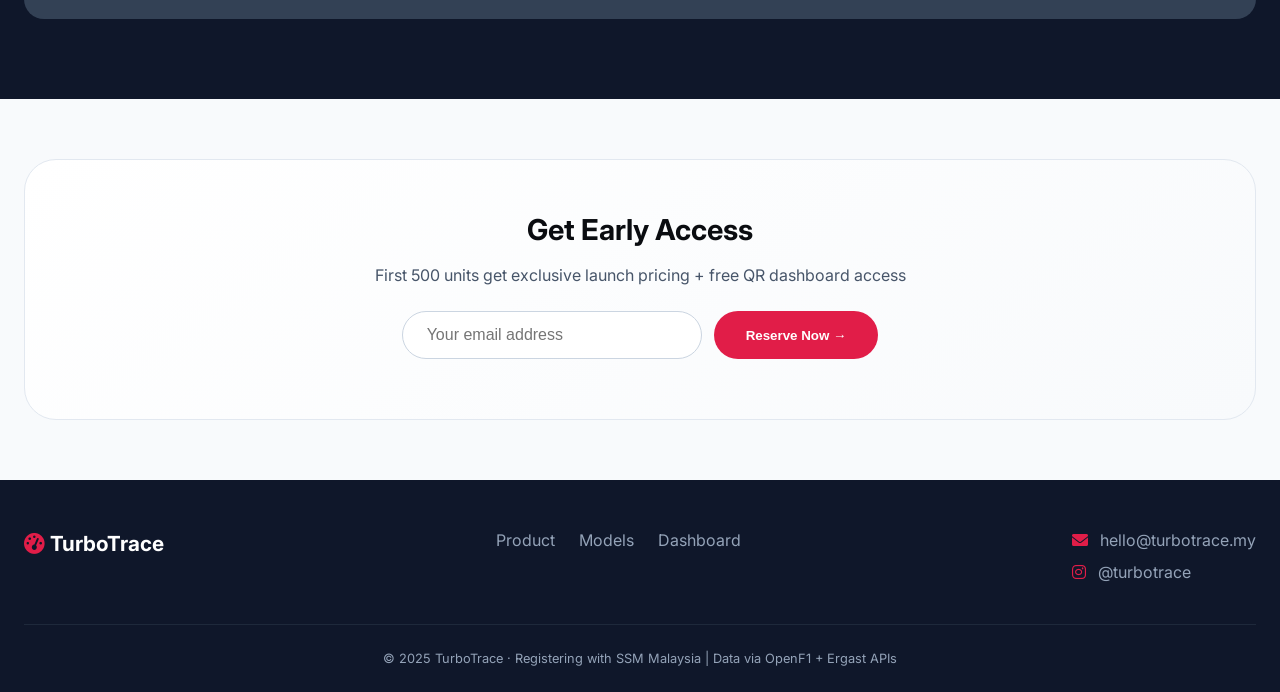
==== commit 0fde6cea: "s" ====
--- a/index.html
+++ b/index.html
@@ -283,7 +283,7 @@
 
         .models-grid {
             display: grid;
-            grid-template-columns: repeat(auto-fit, minmax(380px, 1fr));
+            grid-template-columns: repeat(auto-fit, minmax(400px, 1fr));
             gap: 32px;
             margin-top: 32px;
         }
@@ -303,7 +303,7 @@
 
         .model-image {
             position: relative;
-            height: 200px;
+            height: 220px;
             overflow: hidden;
         }
 
@@ -355,16 +355,16 @@
         .model-specs {
             display: flex;
             flex-wrap: wrap;
-            gap: 12px;
+            gap: 10px;
             margin-bottom: 20px;
-            font-size: 0.75rem;
-            color: #475569;
         }
 
         .model-specs span {
             background: #f1f5f9;
             padding: 4px 10px;
             border-radius: 20px;
+            font-size: 0.7rem;
+            font-weight: 500;
         }
 
         .model-specs i {
@@ -751,7 +751,7 @@
     </div>
 </section>
 
-<!-- MODELS GALLERY - ENHANCED WITH DETAILED INFO -->
+<!-- MODELS GALLERY - WITH IMAGES + RICH INFORMATION + PRICE RM150 -->
 <section class="models" id="models">
     <div class="container">
         <div class="section-title">
@@ -763,7 +763,7 @@
             <!-- Model 1: Ferrari SF-23 -->
             <div class="model-card">
                 <div class="model-image">
-                    <img src="https://placehold.co/600x300/e11d48/white?text=Ferrari+SF-23&font=montserrat" alt="Ferrari SF-23">
+                    <img src="https://placehold.co/600x300/e11d48/white?text=Ferrari+SF-23%0A🏎️+Leclerc+%26+Sainz&font=montserrat" alt="Ferrari SF-23">
                     <span class="model-team ferrari">Scuderia Ferrari</span>
                 </div>
                 <div class="model-info">
@@ -774,6 +774,7 @@
                         <span><i class="fas fa-trophy"></i> 5 Podiums</span>
                         <span><i class="fas fa-flag-checkered"></i> 3 Fastest Laps</span>
                         <span><i class="fas fa-chart-line"></i> 3rd in WCC</span>
+                        <span><i class="fas fa-engine"></i> Ferrari 066/10</span>
                     </div>
                     <div class="model-data">
                         <div class="data-item"><span class="data-label">Last Race (Monaco GP)</span><span class="data-value">Leclerc: P3 | Sainz: P6</span></div>
@@ -784,9 +785,11 @@
                         <div class="data-item"><span class="data-label">Best Finish</span><span class="data-value">Leclerc: P1 (5x) | Sainz: P2</span></div>
                         <div class="data-item"><span class="data-label">Total Points</span><span class="data-value">406 (WCC)</span></div>
                         <div class="data-item"><span class="data-label">Pole Positions</span><span class="data-value">Leclerc: 5 | Sainz: 2</span></div>
+                        <div class="data-item"><span class="data-label">Engine Power</span><span class="data-value">1.6L V6 Turbo</span></div>
+                        <div class="data-item"><span class="data-label">Top Speed</span><span class="data-value">~350 km/h</span></div>
                     </div>
                     <div class="model-footer">
-                        <span class="price-tag">RM 89</span>
+                        <span class="price-tag">RM 150</span>
                         <button class="preorder-btn" data-model="Ferrari SF-23">Pre-Order →</button>
                     </div>
                 </div>
@@ -795,7 +798,7 @@
             <!-- Model 2: Red Bull RB19 -->
             <div class="model-card">
                 <div class="model-image">
-                    <img src="https://placehold.co/600x300/1e3a5f/white?text=Red+Bull+RB19&font=montserrat" alt="Red Bull RB19">
+                    <img src="https://placehold.co/600x300/1e3a5f/white?text=Red+Bull+RB19%0A🏆+Verstappen+%26+Perez&font=montserrat" alt="Red Bull RB19">
                     <span class="model-team redbull">Oracle Red Bull Racing</span>
                 </div>
                 <div class="model-info">
@@ -806,6 +809,7 @@
                         <span><i class="fas fa-trophy"></i> 21 Wins</span>
                         <span><i class="fas fa-tachometer-alt"></i> Most Dominant</span>
                         <span><i class="fas fa-chart-line"></i> 1st in WCC</span>
+                        <span><i class="fas fa-engine"></i> Honda RBPTH001</span>
                     </div>
                     <div class="model-data">
                         <div class="data-item"><span class="data-label">Last Race (Monaco GP)</span><span class="data-value">Verstappen: P1 | Pérez: P16</span></div>
@@ -816,9 +820,11 @@
                         <div class="data-item"><span class="data-label">Best Finish</span><span class="data-value">Verstappen: P1 (21x) | Pérez: P1 (2x)</span></div>
                         <div class="data-item"><span class="data-label">Total Points</span><span class="data-value">860 (WCC)</span></div>
                         <div class="data-item"><span class="data-label">Wins Streak</span><span class="data-value">10 consecutive wins</span></div>
+                        <div class="data-item"><span class="data-label">Engine Power</span><span class="data-value">1.6L V6 Turbo</span></div>
+                        <div class="data-item"><span class="data-label">Top Speed</span><span class="data-value">~355 km/h</span></div>
                     </div>
                     <div class="model-footer">
-                        <span class="price-tag">RM 99</span>
+                        <span class="price-tag">RM 150</span>
                         <button class="preorder-btn" data-model="Red Bull RB19">Pre-Order →</button>
                     </div>
                 </div>
@@ -827,7 +833,7 @@
             <!-- Model 3: Mercedes W14 -->
             <div class="model-card">
                 <div class="model-image">
-                    <img src="https://placehold.co/600x300/00afa0/white?text=Mercedes+W14&font=montserrat" alt="Mercedes W14">
+                    <img src="https://placehold.co/600x300/00afa0/white?text=Mercedes+W14%0A⭐+Hamilton+%26+Russell&font=montserrat" alt="Mercedes W14">
                     <span class="model-team mercedes">Mercedes-AMG</span>
                 </div>
                 <div class="model-info">
@@ -838,6 +844,7 @@
                         <span><i class="fas fa-trophy"></i> 8 Podiums</span>
                         <span><i class="fas fa-chart-line"></i> 2nd in WCC</span>
                         <span><i class="fas fa-rocket"></i> Best Comeback</span>
+                        <span><i class="fas fa-engine"></i> Mercedes M14</span>
                     </div>
                     <div class="model-data">
                         <div class="data-item"><span class="data-label">Last Race (Monaco GP)</span><span class="data-value">Hamilton: P2 | Russell: P10</span></div>
@@ -848,9 +855,11 @@
                         <div class="data-item"><span class="data-label">Best Finish</span><span class="data-value">Hamilton: P2 (6x) | Russell: P2 (2x)</span></div>
                         <div class="data-item"><span class="data-label">Total Points</span><span class="data-value">409 (WCC)</span></div>
                         <div class="data-item"><span class="data-label">Pole Positions</span><span class="data-value">Hamilton: 1 | Russell: 0</span></div>
+                        <div class="data-item"><span class="data-label">Engine Power</span><span class="data-value">1.6L V6 Turbo</span></div>
+                        <div class="data-item"><span class="data-label">Top Speed</span><span class="data-value">~348 km/h</span></div>
                     </div>
                     <div class="model-footer">
-                        <span class="price-tag">RM 89</span>
+                        <span class="price-tag">RM 150</span>
                         <button class="preorder-btn" data-model="Mercedes W14">Pre-Order →</button>
                     </div>
                 </div>
@@ -859,7 +868,7 @@
             <!-- Model 4: McLaren MCL60 -->
             <div class="model-card">
                 <div class="model-image">
-                    <img src="https://placehold.co/600x300/ff8000/white?text=McLaren+MCL60&font=montserrat" alt="McLaren MCL60">
+                    <img src="https://placehold.co/600x300/ff8000/white?text=McLaren+MCL60%0A🧡+Norris+%26+Piastri&font=montserrat" alt="McLaren MCL60">
                     <span class="model-team mclaren">McLaren F1</span>
                 </div>
                 <div class="model-info">
@@ -870,6 +879,7 @@
                         <span><i class="fas fa-trophy"></i> 9 Podiums</span>
                         <span><i class="fas fa-rocket"></i> Best Comeback</span>
                         <span><i class="fas fa-chart-line"></i> 4th in WCC</span>
+                        <span><i class="fas fa-engine"></i> Mercedes M14</span>
                     </div>
                     <div class="model-data">
                         <div class="data-item"><span class="data-label">Last Race (Monaco GP)</span><span class="data-value">Norris: P4 | Piastri: P8</span></div>
@@ -880,9 +890,11 @@
                         <div class="data-item"><span class="data-label">Best Finish</span><span class="data-value">Norris: P2 (7x) | Piastri: P3 (2x)</span></div>
                         <div class="data-item"><span class="data-label">Total Points</span><span class="data-value">302 (WCC)</span></div>
                         <div class="data-item"><span class="data-label">Rookie Season</span><span class="data-value">Piastri: Best Rookie</span></div>
+                        <div class="data-item"><span class="data-label">Engine Power</span><span class="data-value">1.6L V6 Turbo</span></div>
+                        <div class="data-item"><span class="data-label">Top Speed</span><span class="data-value">~350 km/h</span></div>
                     </div>
                     <div class="model-footer">
-                        <span class="price-tag">RM 79</span>
+                        <span class="price-tag">RM 150</span>
                         <button class="preorder-btn" data-model="McLaren MCL60">Pre-Order →</button>
                     </div>
                 </div>
@@ -891,7 +903,7 @@
             <!-- Model 5: Aston Martin AMR23 -->
             <div class="model-card">
                 <div class="model-image">
-                    <img src="https://placehold.co/600x300/006f62/white?text=Aston+Martin+AMR23&font=montserrat" alt="Aston Martin AMR23">
+                    <img src="https://placehold.co/600x300/006f62/white?text=Aston+Martin+AMR23%0A💚+Alonso+%26+Stroll&font=montserrat" alt="Aston Martin AMR23">
                     <span class="model-team aston">Aston Martin</span>
                 </div>
                 <div class="model-info">
@@ -902,6 +914,7 @@
                         <span><i class="fas fa-trophy"></i> 8 Podiums</span>
                         <span><i class="fas fa-star"></i> Most Improved</span>
                         <span><i class="fas fa-chart-line"></i> 5th in WCC</span>
+                        <span><i class="fas fa-engine"></i> Mercedes M14</span>
                     </div>
                     <div class="model-data">
                         <div class="data-item"><span class="data-label">Last Race (Monaco GP)</span><span class="data-value">Alonso: P5 | Stroll: P12</span></div>
@@ -912,9 +925,11 @@
                         <div class="data-item"><span class="data-label">Best Finish</span><span class="data-value">Alonso: P2 (8x) | Stroll: P3</span></div>
                         <div class="data-item"><span class="data-label">Total Points</span><span class="data-value">280 (WCC)</span></div>
                         <div class="data-item"><span class="data-label">Alonso's Age</span><span class="data-value">42 years old</span></div>
+                        <div class="data-item"><span class="data-label">Engine Power</span><span class="data-value">1.6L V6 Turbo</span></div>
+                        <div class="data-item"><span class="data-label">Top Speed</span><span class="data-value">~345 km/h</span></div>
                     </div>
                     <div class="model-footer">
-                        <span class="price-tag">RM 79</span>
+                        <span class="price-tag">RM 150</span>
                         <button class="preorder-btn" data-model="Aston Martin AMR23">Pre-Order →</button>
                     </div>
                 </div>
@@ -923,7 +938,7 @@
             <!-- Model 6: Alpine A523 -->
             <div class="model-card">
                 <div class="model-image">
-                    <img src="https://placehold.co/600x300/0090ff/white?text=Alpine+A523&font=montserrat" alt="Alpine A523">
+                    <img src="https://placehold.co/600x300/0090ff/white?text=Alpine+A523%0A💙+Gasly+%26+Ocon&font=montserrat" alt="Alpine A523">
                     <span class="model-team alpine">Alpine F1</span>
                 </div>
                 <div class="model-info">
@@ -934,6 +949,7 @@
                         <span><i class="fas fa-trophy"></i> 2 Podiums</span>
                         <span><i class="fas fa-flag-checkered"></i> Best: P3</span>
                         <span><i class="fas fa-chart-line"></i> 6th in WCC</span>
+                        <span><i class="fas fa-engine"></i> Renault E-Tech</span>
                     </div>
                     <div class="model-data">
                         <div class="data-item"><span class="data-label">Last Race (Monaco GP)</span><span class="data-value">Gasly: P7 | Ocon: DNF</span></div>
@@ -944,9 +960,11 @@
                         <div class="data-item"><span class="data-label">Best Finish</span><span class="data-value">Gasly: P3 | Ocon: P3</span></div>
                         <div class="data-item"><span class="data-label">Total Points</span><span class="data-value">120 (WCC)</span></div>
                         <div class="data-item"><span class="data-label">French Team</span><span class="data-value">Renault Power</span></div>
+                        <div class="data-item"><span class="data-label">Engine Power</span><span class="data-value">1.6L V6 Turbo</span></div>
+                        <div class="data-item"><span class="data-label">Top Speed</span><span class="data-value">~342 km/h</span></div>
                     </div>
                     <div class="model-footer">
-                        <span class="price-tag">RM 69</span>
+                        <span class="price-tag">RM 150</span>
                         <button class="preorder-btn" data-model="Alpine A523">Pre-Order →</button>
                     </div>
                 </div>
@@ -1031,7 +1049,6 @@
 
 <script>
 document.addEventListener('DOMContentLoaded', function() {
-    // DOM Elements
     const simulateScan = document.getElementById('simulateScanBtn');
     const demoQrBtn = document.getElementById('demoQrBtn');
     const exploreModelsBtn = document.getElementById('exploreModelsBtn');
@@ -1043,26 +1060,23 @@
     const preorderBtns = document.querySelectorAll('.preorder-btn');
     const qrFeedback = document.getElementById('qrFeedback');
 
-    // Scroll to Models
     if (exploreModelsBtn) {
         exploreModelsBtn.addEventListener('click', function() {
             document.getElementById('models').scrollIntoView({ behavior: 'smooth' });
         });
     }
 
-    // Reserve Nav Button - Scroll to contact
     if (reserveNavBtn) {
         reserveNavBtn.addEventListener('click', function() {
             document.getElementById('contact').scrollIntoView({ behavior: 'smooth' });
         });
     }
 
-    // Pre-order Buttons - scroll to contact
     preorderBtns.forEach(function(btn) {
         btn.addEventListener('click', function() {
             document.getElementById('contact').scrollIntoView({ behavior: 'smooth' });
             if (formMsg) {
-                formMsg.innerHTML = '✨ Interested in this model! Fill in your email to reserve.';
+                formMsg.innerHTML = '✨ Interested! Fill in your email to reserve.';
                 formMsg.style.color = '#e11d48';
                 setTimeout(function() {
                     if (formMsg) formMsg.innerHTML = '';
@@ -1071,7 +1085,6 @@
         });
     });
 
-    // QR Simulation - Show feedback
     function simulateQRScan() {
         if (qrFeedback) {
             qrFeedback.style.display = 'block';
@@ -1099,14 +1112,13 @@
         });
     }
 
-    // Waitlist Form
     if (waitlistForm) {
         waitlistForm.addEventListener('submit', function(e) {
             e.preventDefault();
             var email = document.getElementById('waitlistEmail').value;
             
             if (email && email.includes('@')) {
-                formMsg.innerHTML = '✓ Reserved successfully! We\'ll notify you at launch with exclusive pricing.';
+                formMsg.innerHTML = '✓ Reserved successfully! We\'ll notify you at launch.';
                 formMsg.style.color = '#10b981';
                 waitlistForm.reset();
             } else {
@@ -1116,7 +1128,6 @@
         });
     }
 
-    // Mobile Menu Toggle
     if (hamburger && navLinks) {
         hamburger.addEventListener('click', function() {
             if (navLinks.style.display === 'flex') {
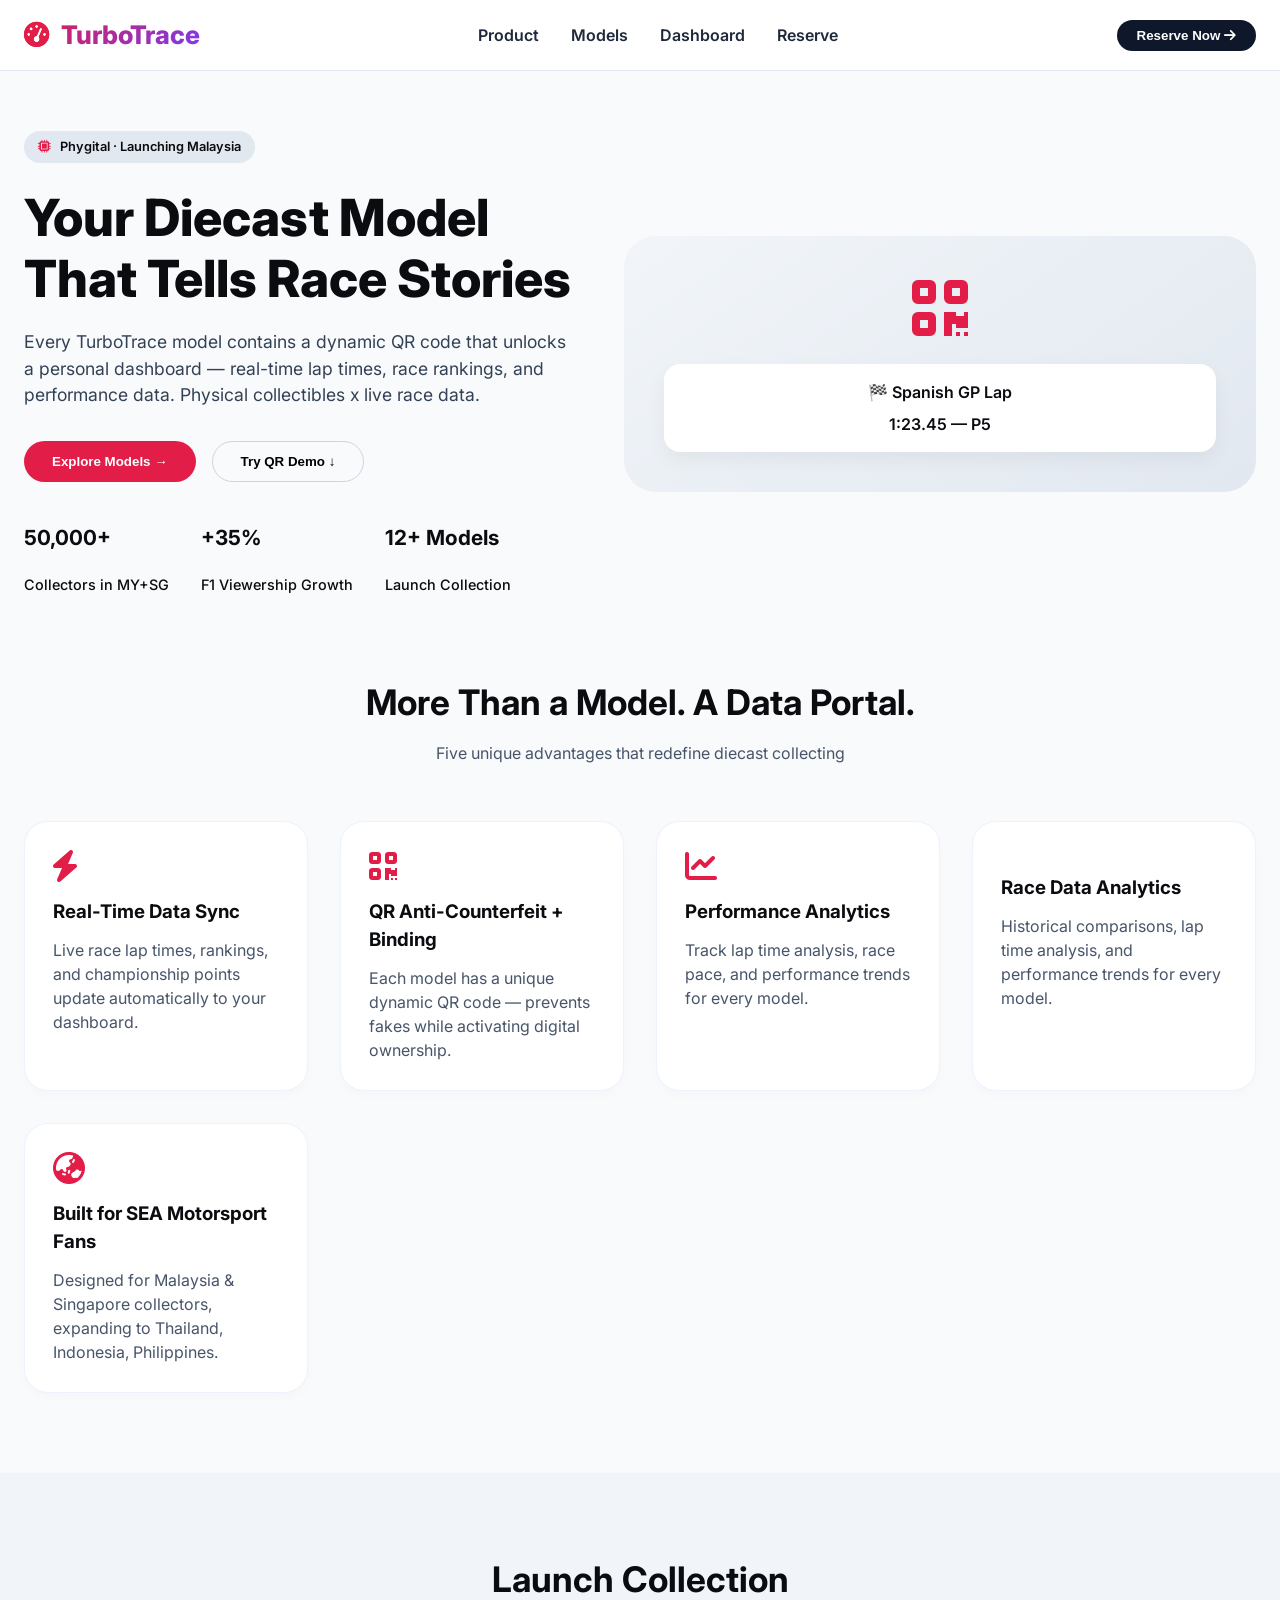
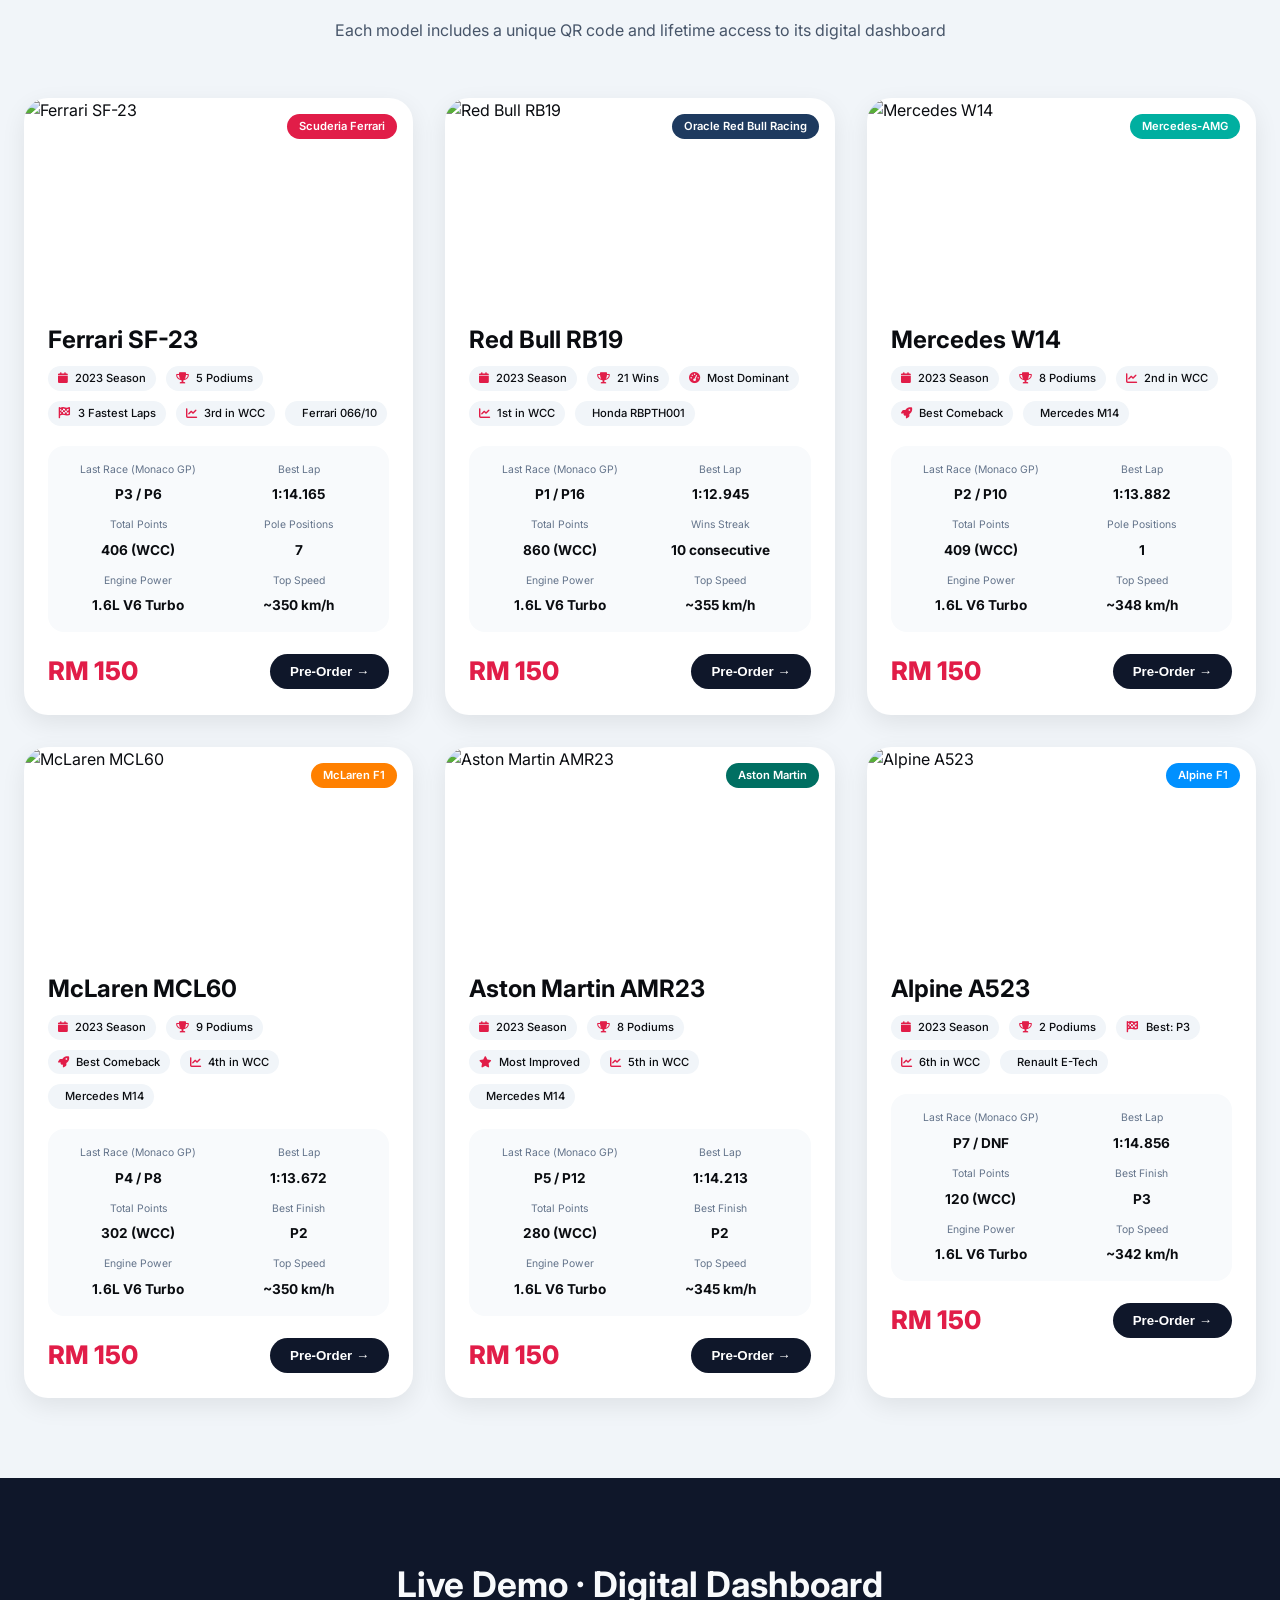
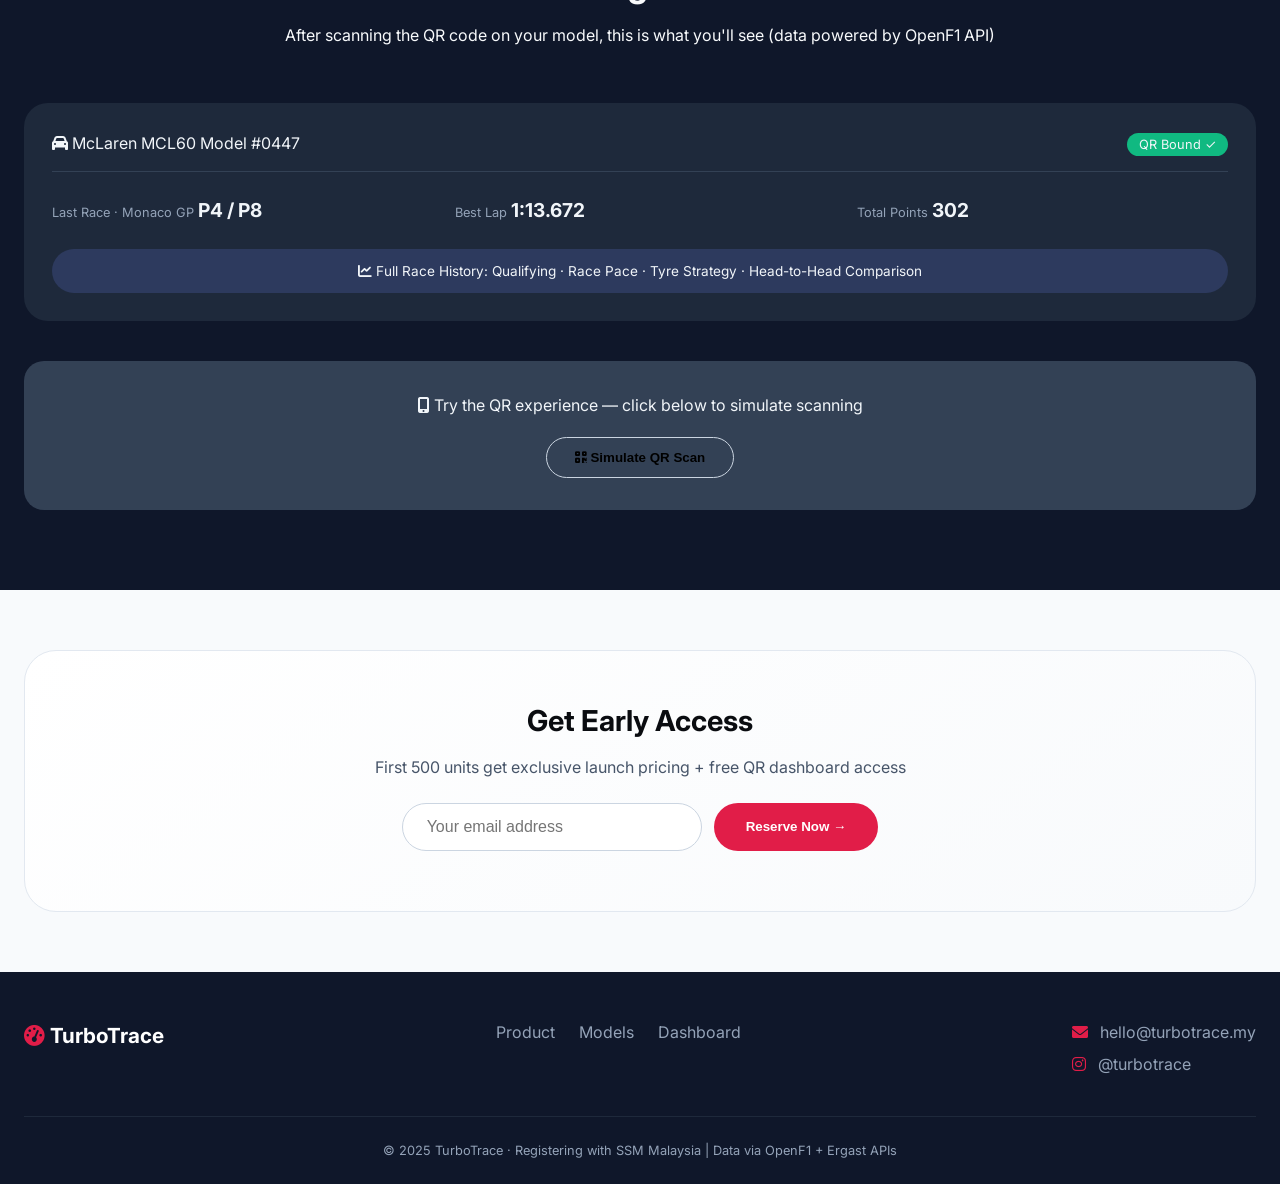
==== commit 38caa748: "s" ====
--- a/index.html
+++ b/index.html
@@ -28,7 +28,6 @@
             padding: 0 24px;
         }
 
-        /* Navigation */
         nav {
             background: rgba(255,255,255,0.96);
             backdrop-filter: blur(8px);
@@ -100,7 +99,6 @@
             cursor: pointer;
         }
 
-        /* Hero Section */
         .hero {
             max-width: 1280px;
             margin: 60px auto 0;
@@ -222,7 +220,6 @@
             gap: 8px;
         }
 
-        /* Product Features */
         .product {
             padding: 80px 0;
         }
@@ -275,7 +272,6 @@
             color: #475569;
         }
 
-        /* Models Gallery */
         .models {
             padding: 80px 0;
             background: #f1f5f9;
@@ -283,7 +279,7 @@
 
         .models-grid {
             display: grid;
-            grid-template-columns: repeat(auto-fit, minmax(400px, 1fr));
+            grid-template-columns: repeat(auto-fit, minmax(380px, 1fr));
             gap: 32px;
             margin-top: 32px;
         }
@@ -303,7 +299,7 @@
 
         .model-image {
             position: relative;
-            height: 220px;
+            height: 200px;
             overflow: hidden;
         }
 
@@ -346,12 +342,6 @@
             margin-bottom: 8px;
         }
 
-        .model-driver {
-            color: #64748b;
-            font-size: 0.9rem;
-            margin-bottom: 12px;
-        }
-
         .model-specs {
             display: flex;
             flex-wrap: wrap;
@@ -427,7 +417,6 @@
             transform: scale(1.02);
         }
 
-        /* Dashboard Demo */
         .dashboard-demo {
             background: #0f172a;
             color: #f1f5f9;
@@ -511,7 +500,6 @@
             font-size: 0.9rem;
         }
 
-        /* Contact */
         .contact {
             padding: 60px 0;
         }
@@ -565,7 +553,6 @@
             background: #be123c;
         }
 
-        /* Footer */
         footer {
             background: #0f172a;
             color: #94a3b8;
@@ -623,51 +610,21 @@
             font-size: 0.8rem;
         }
 
-        /* Responsive */
         @media (max-width: 800px) {
-            .nav-links,
-            .cta-nav {
-                display: none;
-            }
-            
-            .hamburger {
-                display: block;
-            }
-            
-            .hero-content h1 {
-                font-size: 2rem;
-            }
-            
-            .hero-content p {
-                max-width: 100%;
-            }
-            
-            .features-grid {
-                grid-template-columns: 1fr;
-            }
-            
-            .models-grid {
-                grid-template-columns: 1fr;
-            }
-            
-            .model-data {
-                grid-template-columns: 1fr;
-            }
-            
-            .footer-content {
-                flex-direction: column;
-                text-align: center;
-            }
-            
-            .footer-links {
-                justify-content: center;
-            }
+            .nav-links, .cta-nav { display: none; }
+            .hamburger { display: block; }
+            .hero-content h1 { font-size: 2rem; }
+            .hero-content p { max-width: 100%; }
+            .features-grid { grid-template-columns: 1fr; }
+            .models-grid { grid-template-columns: 1fr; }
+            .model-data { grid-template-columns: 1fr; }
+            .footer-content { flex-direction: column; text-align: center; }
+            .footer-links { justify-content: center; }
         }
     </style>
 </head>
 <body>
 
-<!-- Navigation -->
 <nav>
     <div class="nav-container">
         <div class="logo">
@@ -687,12 +644,11 @@
     </div>
 </nav>
 
-<!-- Hero Section -->
 <section class="hero">
     <div class="hero-content">
         <span class="badge"><i class="fas fa-microchip"></i> Phygital · Launching Malaysia</span>
         <h1>Your Diecast Model<br>That Tells Race Stories</h1>
-        <p>Every TurboTrace model contains a dynamic QR code that unlocks a personal dashboard — real-time lap times, race rankings, and market value trends. Physical collectibles x live race data.</p>
+        <p>Every TurboTrace model contains a dynamic QR code that unlocks a personal dashboard — real-time lap times, race rankings, and performance data. Physical collectibles x live race data.</p>
         <div class="hero-buttons">
             <button class="btn-primary" id="exploreModelsBtn">Explore Models →</button>
             <button class="btn-secondary" id="demoQrBtn">Try QR Demo ↓</button>
@@ -714,7 +670,6 @@
     </div>
 </section>
 
-<!-- Product Features -->
 <section class="product" id="product">
     <div class="container">
         <div class="section-title">
@@ -734,8 +689,8 @@
             </div>
             <div class="feature-card">
                 <i class="fas fa-chart-line"></i>
-                <h3>Market Value Trends</h3>
-                <p>Track estimated collection value based on community trading data.</p>
+                <h3>Performance Analytics</h3>
+                <p>Track lap time analysis, race pace, and performance trends for every model.</p>
             </div>
             <div class="feature-card">
                 <i class="fas fa-chart-simple"></i>
@@ -751,7 +706,7 @@
     </div>
 </section>
 
-<!-- MODELS GALLERY - WITH IMAGES + RICH INFORMATION + PRICE RM150 -->
+<!-- MODELS GALLERY - ONLY CAR NAMES, NO DRIVER NAMES, NO MARKET VALUE -->
 <section class="models" id="models">
     <div class="container">
         <div class="section-title">
@@ -763,12 +718,11 @@
             <!-- Model 1: Ferrari SF-23 -->
             <div class="model-card">
                 <div class="model-image">
-                    <img src="https://placehold.co/600x300/e11d48/white?text=Ferrari+SF-23%0A🏎️+Leclerc+%26+Sainz&font=montserrat" alt="Ferrari SF-23">
+                    <img src="https://placehold.co/600x300/e11d48/white?text=Ferrari+SF-23&font=montserrat" alt="Ferrari SF-23">
                     <span class="model-team ferrari">Scuderia Ferrari</span>
                 </div>
                 <div class="model-info">
                     <h3>Ferrari SF-23</h3>
-                    <p class="model-driver"><i class="fas fa-helmet-safety"></i> Charles Leclerc (#16) · Carlos Sainz (#55)</p>
                     <div class="model-specs">
                         <span><i class="fas fa-calendar"></i> 2023 Season</span>
                         <span><i class="fas fa-trophy"></i> 5 Podiums</span>
@@ -777,14 +731,10 @@
                         <span><i class="fas fa-engine"></i> Ferrari 066/10</span>
                     </div>
                     <div class="model-data">
-                        <div class="data-item"><span class="data-label">Last Race (Monaco GP)</span><span class="data-value">Leclerc: P3 | Sainz: P6</span></div>
-                        <div class="data-item"><span class="data-label">Best Lap</span><span class="data-value">1:14.165 (Leclerc)</span></div>
-                        <div class="data-item"><span class="data-label">Market Value</span><span class="data-value">RM 229 ↑12%</span></div>
-                        <div class="data-item"><span class="data-label">Championship Pts</span><span class="data-value">Leclerc: 206 | Sainz: 200</span></div>
-                        <div class="data-item"><span class="data-label">Qualifying H2H</span><span class="data-value">Leclerc 15 - 7 Sainz</span></div>
-                        <div class="data-item"><span class="data-label">Best Finish</span><span class="data-value">Leclerc: P1 (5x) | Sainz: P2</span></div>
+                        <div class="data-item"><span class="data-label">Last Race (Monaco GP)</span><span class="data-value">P3 / P6</span></div>
+                        <div class="data-item"><span class="data-label">Best Lap</span><span class="data-value">1:14.165</span></div>
                         <div class="data-item"><span class="data-label">Total Points</span><span class="data-value">406 (WCC)</span></div>
-                        <div class="data-item"><span class="data-label">Pole Positions</span><span class="data-value">Leclerc: 5 | Sainz: 2</span></div>
+                        <div class="data-item"><span class="data-label">Pole Positions</span><span class="data-value">7</span></div>
                         <div class="data-item"><span class="data-label">Engine Power</span><span class="data-value">1.6L V6 Turbo</span></div>
                         <div class="data-item"><span class="data-label">Top Speed</span><span class="data-value">~350 km/h</span></div>
                     </div>
@@ -798,12 +748,11 @@
             <!-- Model 2: Red Bull RB19 -->
             <div class="model-card">
                 <div class="model-image">
-                    <img src="https://placehold.co/600x300/1e3a5f/white?text=Red+Bull+RB19%0A🏆+Verstappen+%26+Perez&font=montserrat" alt="Red Bull RB19">
+                    <img src="https://placehold.co/600x300/1e3a5f/white?text=Red+Bull+RB19&font=montserrat" alt="Red Bull RB19">
                     <span class="model-team redbull">Oracle Red Bull Racing</span>
                 </div>
                 <div class="model-info">
                     <h3>Red Bull RB19</h3>
-                    <p class="model-driver"><i class="fas fa-helmet-safety"></i> Max Verstappen (#1) · Sergio Pérez (#11)</p>
                     <div class="model-specs">
                         <span><i class="fas fa-calendar"></i> 2023 Season</span>
                         <span><i class="fas fa-trophy"></i> 21 Wins</span>
@@ -812,14 +761,10 @@
                         <span><i class="fas fa-engine"></i> Honda RBPTH001</span>
                     </div>
                     <div class="model-data">
-                        <div class="data-item"><span class="data-label">Last Race (Monaco GP)</span><span class="data-value">Verstappen: P1 | Pérez: P16</span></div>
-                        <div class="data-item"><span class="data-label">Best Lap</span><span class="data-value">1:12.945 (Verstappen)</span></div>
-                        <div class="data-item"><span class="data-label">Market Value</span><span class="data-value">RM 249 ↑18%</span></div>
-                        <div class="data-item"><span class="data-label">Championship Pts</span><span class="data-value">Verstappen: 575 | Pérez: 285</span></div>
-                        <div class="data-item"><span class="data-label">Qualifying H2H</span><span class="data-value">Verstappen 19 - 3 Pérez</span></div>
-                        <div class="data-item"><span class="data-label">Best Finish</span><span class="data-value">Verstappen: P1 (21x) | Pérez: P1 (2x)</span></div>
+                        <div class="data-item"><span class="data-label">Last Race (Monaco GP)</span><span class="data-value">P1 / P16</span></div>
+                        <div class="data-item"><span class="data-label">Best Lap</span><span class="data-value">1:12.945</span></div>
                         <div class="data-item"><span class="data-label">Total Points</span><span class="data-value">860 (WCC)</span></div>
-                        <div class="data-item"><span class="data-label">Wins Streak</span><span class="data-value">10 consecutive wins</span></div>
+                        <div class="data-item"><span class="data-label">Wins Streak</span><span class="data-value">10 consecutive</span></div>
                         <div class="data-item"><span class="data-label">Engine Power</span><span class="data-value">1.6L V6 Turbo</span></div>
                         <div class="data-item"><span class="data-label">Top Speed</span><span class="data-value">~355 km/h</span></div>
                     </div>
@@ -833,12 +778,11 @@
             <!-- Model 3: Mercedes W14 -->
             <div class="model-card">
                 <div class="model-image">
-                    <img src="https://placehold.co/600x300/00afa0/white?text=Mercedes+W14%0A⭐+Hamilton+%26+Russell&font=montserrat" alt="Mercedes W14">
+                    <img src="https://placehold.co/600x300/00afa0/white?text=Mercedes+W14&font=montserrat" alt="Mercedes W14">
                     <span class="model-team mercedes">Mercedes-AMG</span>
                 </div>
                 <div class="model-info">
                     <h3>Mercedes W14</h3>
-                    <p class="model-driver"><i class="fas fa-helmet-safety"></i> Lewis Hamilton (#44) · George Russell (#63)</p>
                     <div class="model-specs">
                         <span><i class="fas fa-calendar"></i> 2023 Season</span>
                         <span><i class="fas fa-trophy"></i> 8 Podiums</span>
@@ -847,14 +791,10 @@
                         <span><i class="fas fa-engine"></i> Mercedes M14</span>
                     </div>
                     <div class="model-data">
-                        <div class="data-item"><span class="data-label">Last Race (Monaco GP)</span><span class="data-value">Hamilton: P2 | Russell: P10</span></div>
-                        <div class="data-item"><span class="data-label">Best Lap</span><span class="data-value">1:13.882 (Hamilton)</span></div>
-                        <div class="data-item"><span class="data-label">Market Value</span><span class="data-value">RM 219 ↑9%</span></div>
-                        <div class="data-item"><span class="data-label">Championship Pts</span><span class="data-value">Hamilton: 234 | Russell: 175</span></div>
-                        <div class="data-item"><span class="data-label">Qualifying H2H</span><span class="data-value">Hamilton 13 - 9 Russell</span></div>
-                        <div class="data-item"><span class="data-label">Best Finish</span><span class="data-value">Hamilton: P2 (6x) | Russell: P2 (2x)</span></div>
+                        <div class="data-item"><span class="data-label">Last Race (Monaco GP)</span><span class="data-value">P2 / P10</span></div>
+                        <div class="data-item"><span class="data-label">Best Lap</span><span class="data-value">1:13.882</span></div>
                         <div class="data-item"><span class="data-label">Total Points</span><span class="data-value">409 (WCC)</span></div>
-                        <div class="data-item"><span class="data-label">Pole Positions</span><span class="data-value">Hamilton: 1 | Russell: 0</span></div>
+                        <div class="data-item"><span class="data-label">Pole Positions</span><span class="data-value">1</span></div>
                         <div class="data-item"><span class="data-label">Engine Power</span><span class="data-value">1.6L V6 Turbo</span></div>
                         <div class="data-item"><span class="data-label">Top Speed</span><span class="data-value">~348 km/h</span></div>
                     </div>
@@ -868,12 +808,11 @@
             <!-- Model 4: McLaren MCL60 -->
             <div class="model-card">
                 <div class="model-image">
-                    <img src="https://placehold.co/600x300/ff8000/white?text=McLaren+MCL60%0A🧡+Norris+%26+Piastri&font=montserrat" alt="McLaren MCL60">
+                    <img src="https://placehold.co/600x300/ff8000/white?text=McLaren+MCL60&font=montserrat" alt="McLaren MCL60">
                     <span class="model-team mclaren">McLaren F1</span>
                 </div>
                 <div class="model-info">
                     <h3>McLaren MCL60</h3>
-                    <p class="model-driver"><i class="fas fa-helmet-safety"></i> Lando Norris (#4) · Oscar Piastri (#81)</p>
                     <div class="model-specs">
                         <span><i class="fas fa-calendar"></i> 2023 Season</span>
                         <span><i class="fas fa-trophy"></i> 9 Podiums</span>
@@ -882,14 +821,10 @@
                         <span><i class="fas fa-engine"></i> Mercedes M14</span>
                     </div>
                     <div class="model-data">
-                        <div class="data-item"><span class="data-label">Last Race (Monaco GP)</span><span class="data-value">Norris: P4 | Piastri: P8</span></div>
-                        <div class="data-item"><span class="data-label">Best Lap</span><span class="data-value">1:13.672 (Norris)</span></div>
-                        <div class="data-item"><span class="data-label">Market Value</span><span class="data-value">RM 209 ↑15%</span></div>
-                        <div class="data-item"><span class="data-label">Championship Pts</span><span class="data-value">Norris: 205 | Piastri: 97</span></div>
-                        <div class="data-item"><span class="data-label">Qualifying H2H</span><span class="data-value">Norris 15 - 7 Piastri</span></div>
-                        <div class="data-item"><span class="data-label">Best Finish</span><span class="data-value">Norris: P2 (7x) | Piastri: P3 (2x)</span></div>
+                        <div class="data-item"><span class="data-label">Last Race (Monaco GP)</span><span class="data-value">P4 / P8</span></div>
+                        <div class="data-item"><span class="data-label">Best Lap</span><span class="data-value">1:13.672</span></div>
                         <div class="data-item"><span class="data-label">Total Points</span><span class="data-value">302 (WCC)</span></div>
-                        <div class="data-item"><span class="data-label">Rookie Season</span><span class="data-value">Piastri: Best Rookie</span></div>
+                        <div class="data-item"><span class="data-label">Best Finish</span><span class="data-value">P2</span></div>
                         <div class="data-item"><span class="data-label">Engine Power</span><span class="data-value">1.6L V6 Turbo</span></div>
                         <div class="data-item"><span class="data-label">Top Speed</span><span class="data-value">~350 km/h</span></div>
                     </div>
@@ -903,12 +838,11 @@
             <!-- Model 5: Aston Martin AMR23 -->
             <div class="model-card">
                 <div class="model-image">
-                    <img src="https://placehold.co/600x300/006f62/white?text=Aston+Martin+AMR23%0A💚+Alonso+%26+Stroll&font=montserrat" alt="Aston Martin AMR23">
+                    <img src="https://placehold.co/600x300/006f62/white?text=Aston+Martin+AMR23&font=montserrat" alt="Aston Martin AMR23">
                     <span class="model-team aston">Aston Martin</span>
                 </div>
                 <div class="model-info">
                     <h3>Aston Martin AMR23</h3>
-                    <p class="model-driver"><i class="fas fa-helmet-safety"></i> Fernando Alonso (#14) · Lance Stroll (#18)</p>
                     <div class="model-specs">
                         <span><i class="fas fa-calendar"></i> 2023 Season</span>
                         <span><i class="fas fa-trophy"></i> 8 Podiums</span>
@@ -917,14 +851,10 @@
                         <span><i class="fas fa-engine"></i> Mercedes M14</span>
                     </div>
                     <div class="model-data">
-                        <div class="data-item"><span class="data-label">Last Race (Monaco GP)</span><span class="data-value">Alonso: P5 | Stroll: P12</span></div>
-                        <div class="data-item"><span class="data-label">Best Lap</span><span class="data-value">1:14.213 (Alonso)</span></div>
-                        <div class="data-item"><span class="data-label">Market Value</span><span class="data-value">RM 199 ↑7%</span></div>
-                        <div class="data-item"><span class="data-label">Championship Pts</span><span class="data-value">Alonso: 206 | Stroll: 74</span></div>
-                        <div class="data-item"><span class="data-label">Qualifying H2H</span><span class="data-value">Alonso 18 - 4 Stroll</span></div>
-                        <div class="data-item"><span class="data-label">Best Finish</span><span class="data-value">Alonso: P2 (8x) | Stroll: P3</span></div>
+                        <div class="data-item"><span class="data-label">Last Race (Monaco GP)</span><span class="data-value">P5 / P12</span></div>
+                        <div class="data-item"><span class="data-label">Best Lap</span><span class="data-value">1:14.213</span></div>
                         <div class="data-item"><span class="data-label">Total Points</span><span class="data-value">280 (WCC)</span></div>
-                        <div class="data-item"><span class="data-label">Alonso's Age</span><span class="data-value">42 years old</span></div>
+                        <div class="data-item"><span class="data-label">Best Finish</span><span class="data-value">P2</span></div>
                         <div class="data-item"><span class="data-label">Engine Power</span><span class="data-value">1.6L V6 Turbo</span></div>
                         <div class="data-item"><span class="data-label">Top Speed</span><span class="data-value">~345 km/h</span></div>
                     </div>
@@ -938,12 +868,11 @@
             <!-- Model 6: Alpine A523 -->
             <div class="model-card">
                 <div class="model-image">
-                    <img src="https://placehold.co/600x300/0090ff/white?text=Alpine+A523%0A💙+Gasly+%26+Ocon&font=montserrat" alt="Alpine A523">
+                    <img src="https://placehold.co/600x300/0090ff/white?text=Alpine+A523&font=montserrat" alt="Alpine A523">
                     <span class="model-team alpine">Alpine F1</span>
                 </div>
                 <div class="model-info">
                     <h3>Alpine A523</h3>
-                    <p class="model-driver"><i class="fas fa-helmet-safety"></i> Pierre Gasly (#10) · Esteban Ocon (#31)</p>
                     <div class="model-specs">
                         <span><i class="fas fa-calendar"></i> 2023 Season</span>
                         <span><i class="fas fa-trophy"></i> 2 Podiums</span>
@@ -952,14 +881,10 @@
                         <span><i class="fas fa-engine"></i> Renault E-Tech</span>
                     </div>
                     <div class="model-data">
-                        <div class="data-item"><span class="data-label">Last Race (Monaco GP)</span><span class="data-value">Gasly: P7 | Ocon: DNF</span></div>
-                        <div class="data-item"><span class="data-label">Best Lap</span><span class="data-value">1:14.856 (Gasly)</span></div>
-                        <div class="data-item"><span class="data-label">Market Value</span><span class="data-value">RM 169 ↑5%</span></div>
-                        <div class="data-item"><span class="data-label">Championship Pts</span><span class="data-value">Gasly: 62 | Ocon: 58</span></div>
-                        <div class="data-item"><span class="data-label">Qualifying H2H</span><span class="data-value">Gasly 12 - 10 Ocon</span></div>
-                        <div class="data-item"><span class="data-label">Best Finish</span><span class="data-value">Gasly: P3 | Ocon: P3</span></div>
+                        <div class="data-item"><span class="data-label">Last Race (Monaco GP)</span><span class="data-value">P7 / DNF</span></div>
+                        <div class="data-item"><span class="data-label">Best Lap</span><span class="data-value">1:14.856</span></div>
                         <div class="data-item"><span class="data-label">Total Points</span><span class="data-value">120 (WCC)</span></div>
-                        <div class="data-item"><span class="data-label">French Team</span><span class="data-value">Renault Power</span></div>
+                        <div class="data-item"><span class="data-label">Best Finish</span><span class="data-value">P3</span></div>
                         <div class="data-item"><span class="data-label">Engine Power</span><span class="data-value">1.6L V6 Turbo</span></div>
                         <div class="data-item"><span class="data-label">Top Speed</span><span class="data-value">~342 km/h</span></div>
                     </div>
@@ -973,7 +898,6 @@
     </div>
 </section>
 
-<!-- Dashboard Demo -->
 <section class="dashboard-demo" id="dashboard">
     <div class="container">
         <div class="section-title light">
@@ -988,15 +912,15 @@
             <div class="dash-stats">
                 <div class="stat">
                     <span class="stat-label">Last Race · Monaco GP</span>
-                    <span class="stat-value">Norris: P4 | Piastri: P8</span>
+                    <span class="stat-value">P4 / P8</span>
                 </div>
                 <div class="stat">
-                    <span class="stat-label">Best Lap (Norris)</span>
+                    <span class="stat-label">Best Lap</span>
                     <span class="stat-value">1:13.672</span>
                 </div>
                 <div class="stat">
-                    <span class="stat-label">Market Value</span>
-                    <span class="stat-value">RM 209 ↑15%</span>
+                    <span class="stat-label">Total Points</span>
+                    <span class="stat-value">302</span>
                 </div>
             </div>
             <div class="premium-badge">
@@ -1011,7 +935,6 @@
     </div>
 </section>
 
-<!-- Waitlist Section -->
 <section class="contact" id="contact">
     <div class="container">
         <div class="contact-card">
@@ -1026,7 +949,6 @@
     </div>
 </section>
 
-<!-- Footer -->
 <footer>
     <div class="footer-content">
         <div class="footer-logo">
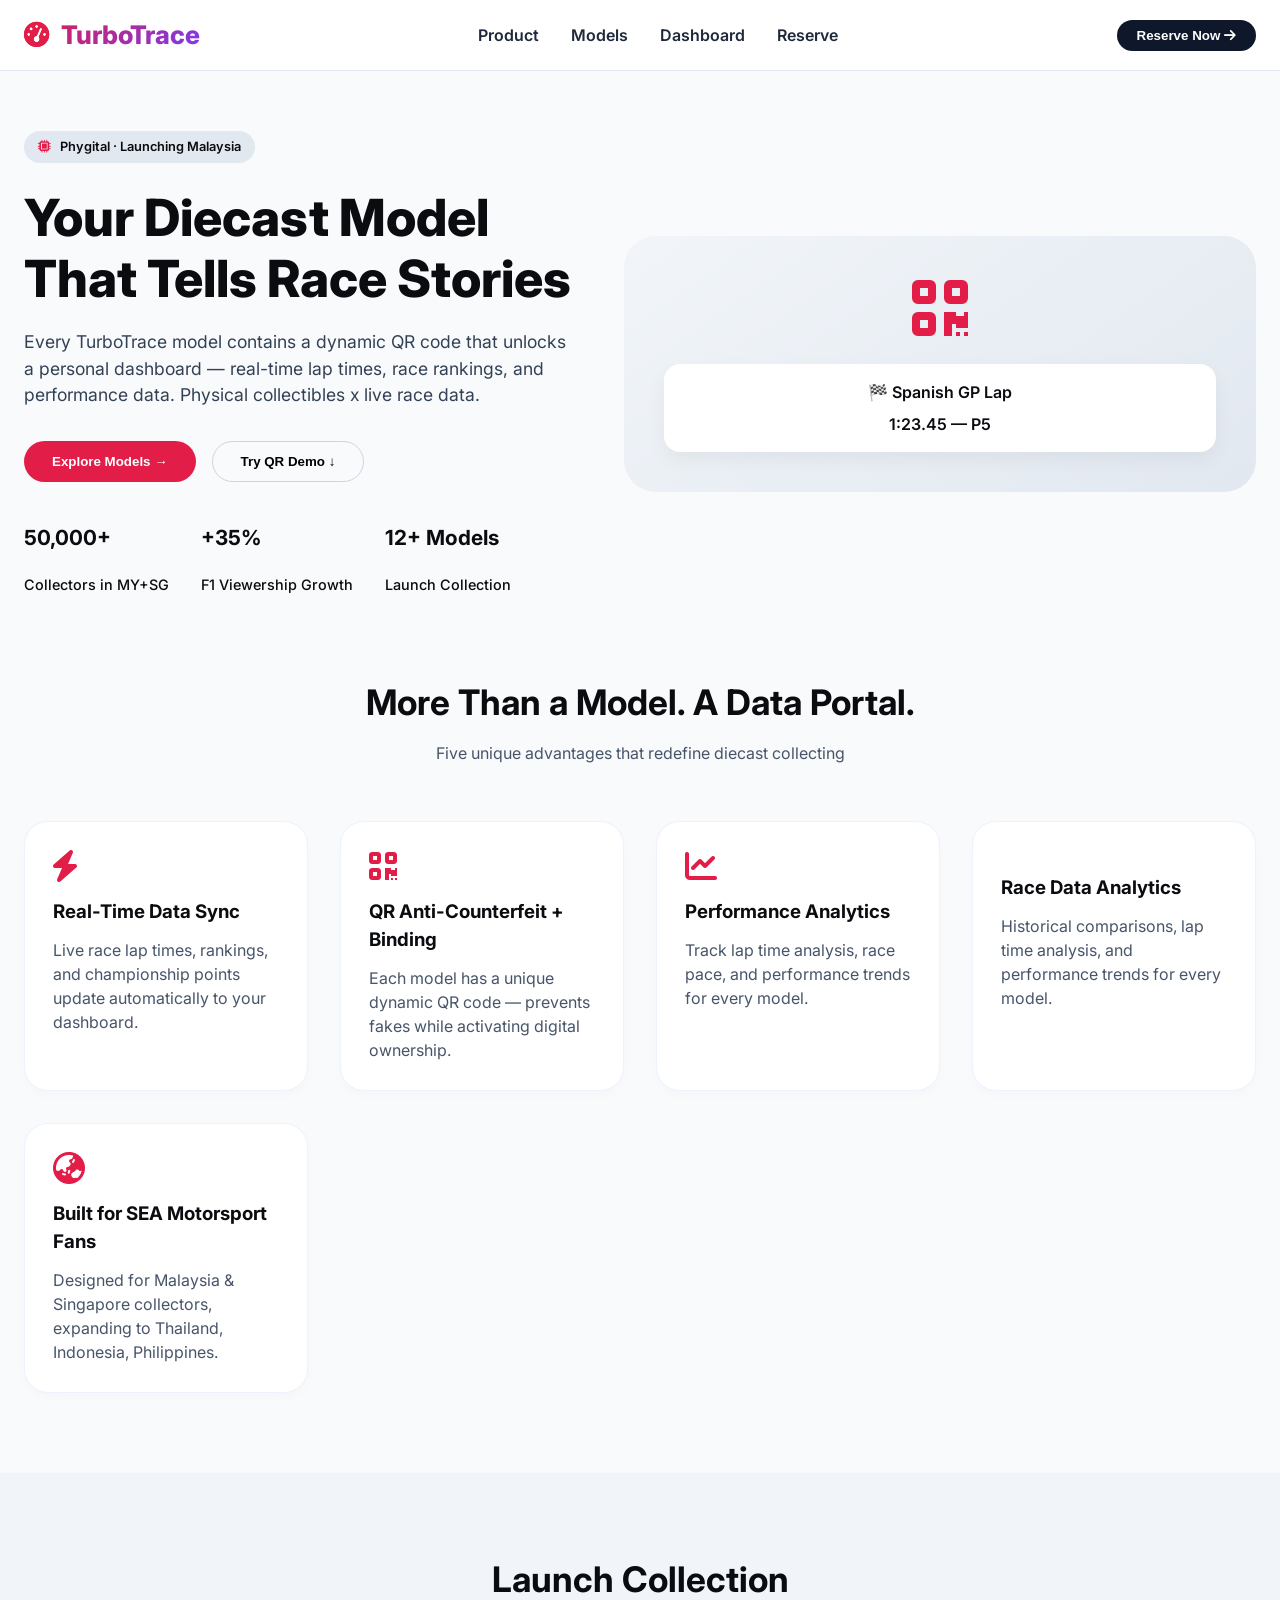
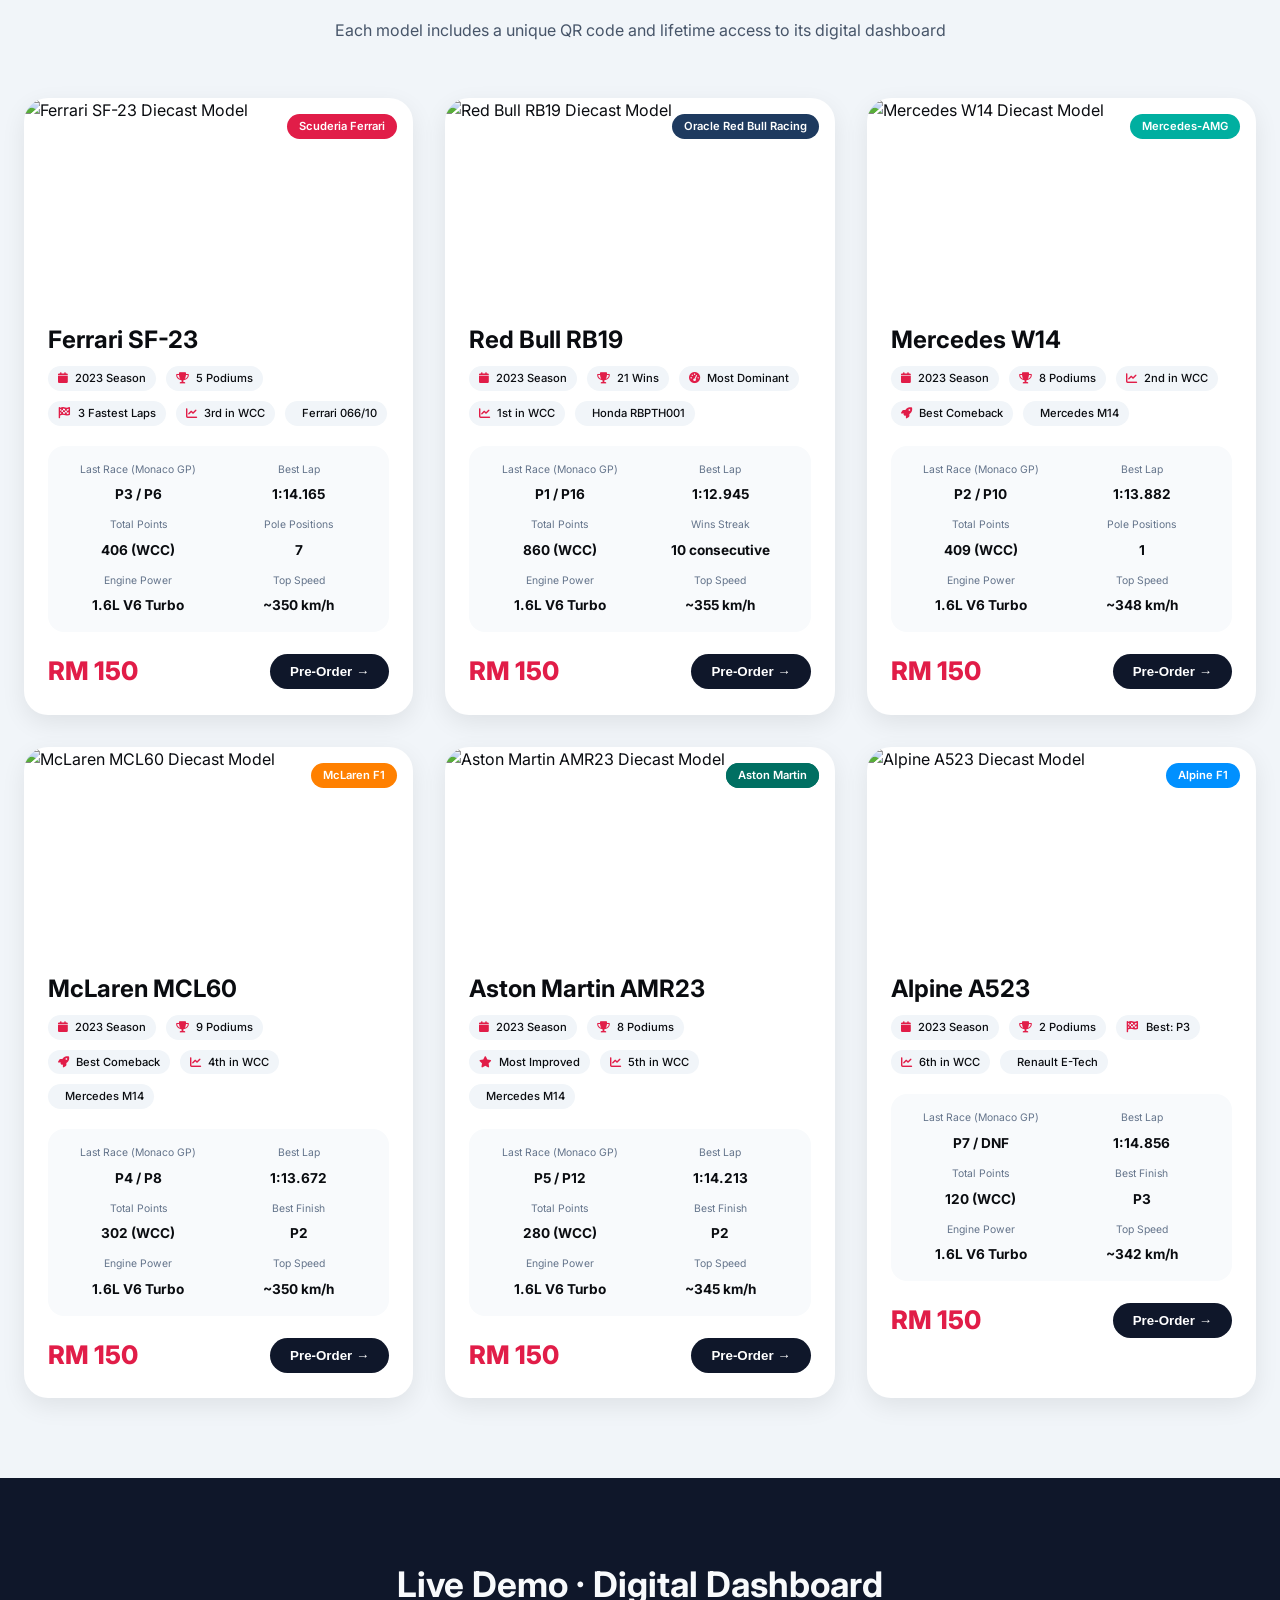
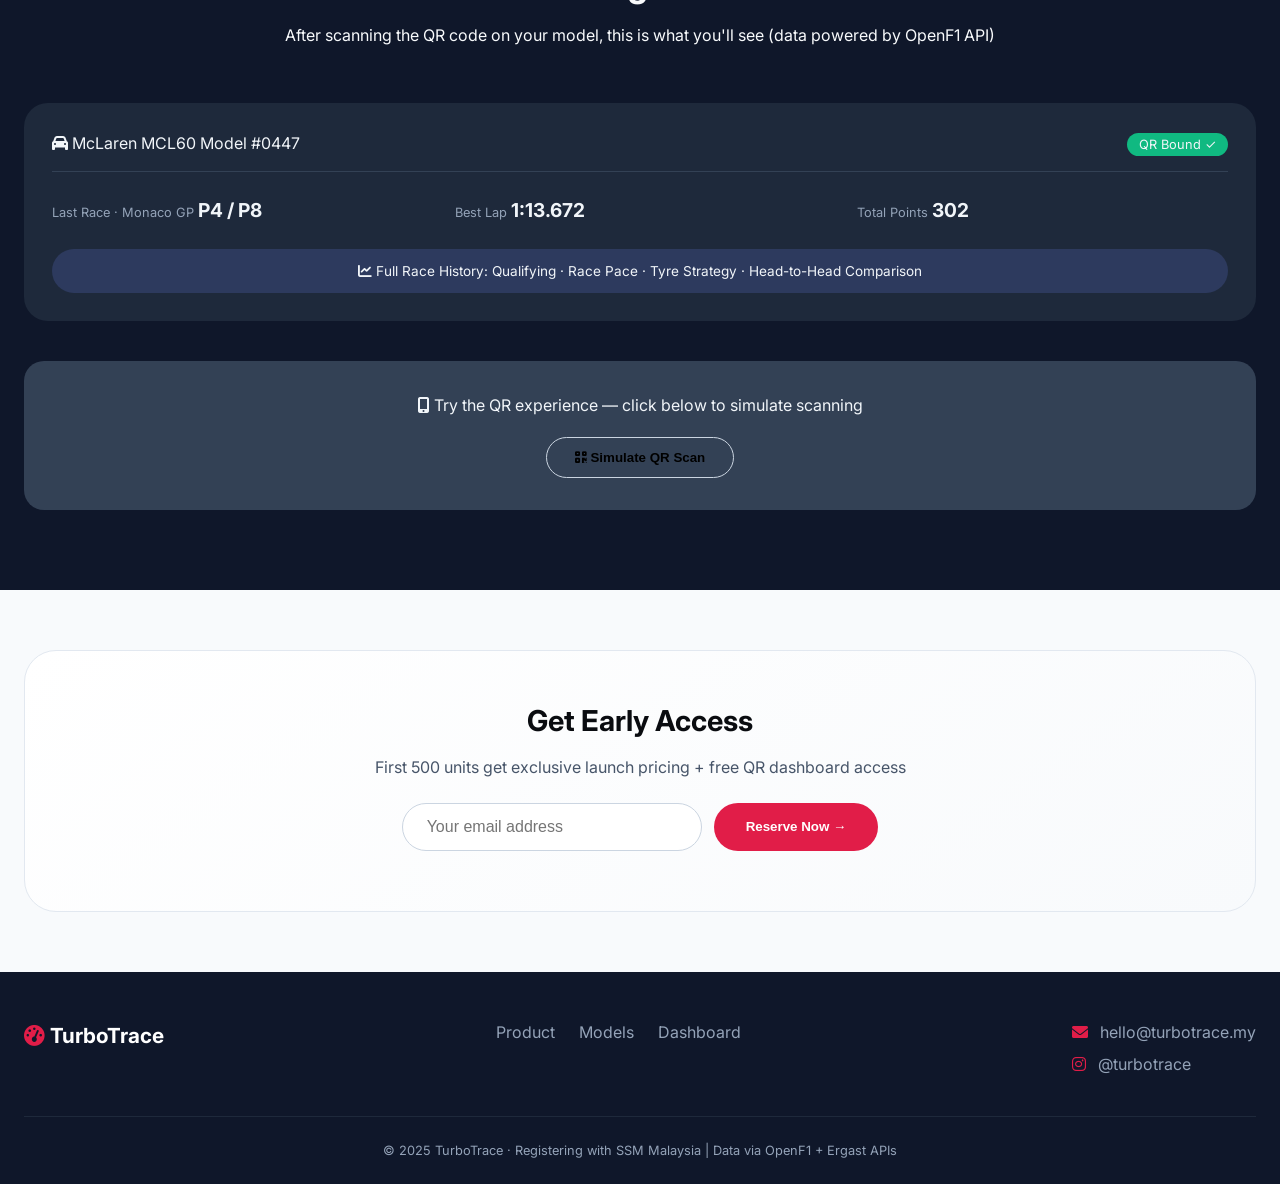
==== commit 1d327f6b: "s" ====
--- a/index.html
+++ b/index.html
@@ -718,7 +718,7 @@
             <!-- Model 1: Ferrari SF-23 -->
             <div class="model-card">
                 <div class="model-image">
-                    <img src="https://placehold.co/600x300/e11d48/white?text=Ferrari+SF-23&font=montserrat" alt="Ferrari SF-23">
+                     <img src="https://placehold.co/600x300/e11d48/white?text=Ferrari+SF-23%0A%E2%80%A2+Leclerc+%E2%80%A2+Sainz&font=montserrat" alt="Ferrari SF-23 Diecast Model">
                     <span class="model-team ferrari">Scuderia Ferrari</span>
                 </div>
                 <div class="model-info">
@@ -748,7 +748,7 @@
             <!-- Model 2: Red Bull RB19 -->
             <div class="model-card">
                 <div class="model-image">
-                    <img src="https://placehold.co/600x300/1e3a5f/white?text=Red+Bull+RB19&font=montserrat" alt="Red Bull RB19">
+                   <img src="https://placehold.co/600x300/1e3a5f/white?text=Red+Bull+RB19%0A%E2%80%A2+Verstappen+%E2%80%A2+Perez&font=montserrat" alt="Red Bull RB19 Diecast Model">
                     <span class="model-team redbull">Oracle Red Bull Racing</span>
                 </div>
                 <div class="model-info">
@@ -778,7 +778,7 @@
             <!-- Model 3: Mercedes W14 -->
             <div class="model-card">
                 <div class="model-image">
-                    <img src="https://placehold.co/600x300/00afa0/white?text=Mercedes+W14&font=montserrat" alt="Mercedes W14">
+                 <img src="https://placehold.co/600x300/00afa0/white?text=Mercedes+W14%0A%E2%80%A2+Hamilton+%E2%80%A2+Russell&font=montserrat" alt="Mercedes W14 Diecast Model">
                     <span class="model-team mercedes">Mercedes-AMG</span>
                 </div>
                 <div class="model-info">
@@ -808,7 +808,7 @@
             <!-- Model 4: McLaren MCL60 -->
             <div class="model-card">
                 <div class="model-image">
-                    <img src="https://placehold.co/600x300/ff8000/white?text=McLaren+MCL60&font=montserrat" alt="McLaren MCL60">
+                       <img src="https://www.autosport.com/f1/news/mclaren-reveals-mcl60-f1-car-with-norris-piastri/10431572/" alt="McLaren MCL60 Diecast Model">
                     <span class="model-team mclaren">McLaren F1</span>
                 </div>
                 <div class="model-info">
@@ -838,7 +838,8 @@
             <!-- Model 5: Aston Martin AMR23 -->
             <div class="model-card">
                 <div class="model-image">
-                    <img src="https://placehold.co/600x300/006f62/white?text=Aston+Martin+AMR23&font=montserrat" alt="Aston Martin AMR23">
+                   <img src="https://placehold.co/600x300/006f62/white?text=Aston+Martin+AMR23%0A%E2%80%A2+Alonso+%E2%80%A2+Stroll&font=montserrat" alt="Aston Martin AMR23 Diecast Model">
+                    <span class="model-team aston">Aston Martin</span>
                     <span class="model-team aston">Aston Martin</span>
                 </div>
                 <div class="model-info">
@@ -868,7 +869,7 @@
             <!-- Model 6: Alpine A523 -->
             <div class="model-card">
                 <div class="model-image">
-                    <img src="https://placehold.co/600x300/0090ff/white?text=Alpine+A523&font=montserrat" alt="Alpine A523">
+                     <img src="https://placehold.co/600x300/0090ff/white?text=Alpine+A523%0A%E2%80%A2+Gasly+%E2%80%A2+Ocon&font=montserrat" alt="Alpine A523 Diecast Model">
                     <span class="model-team alpine">Alpine F1</span>
                 </div>
                 <div class="model-info">
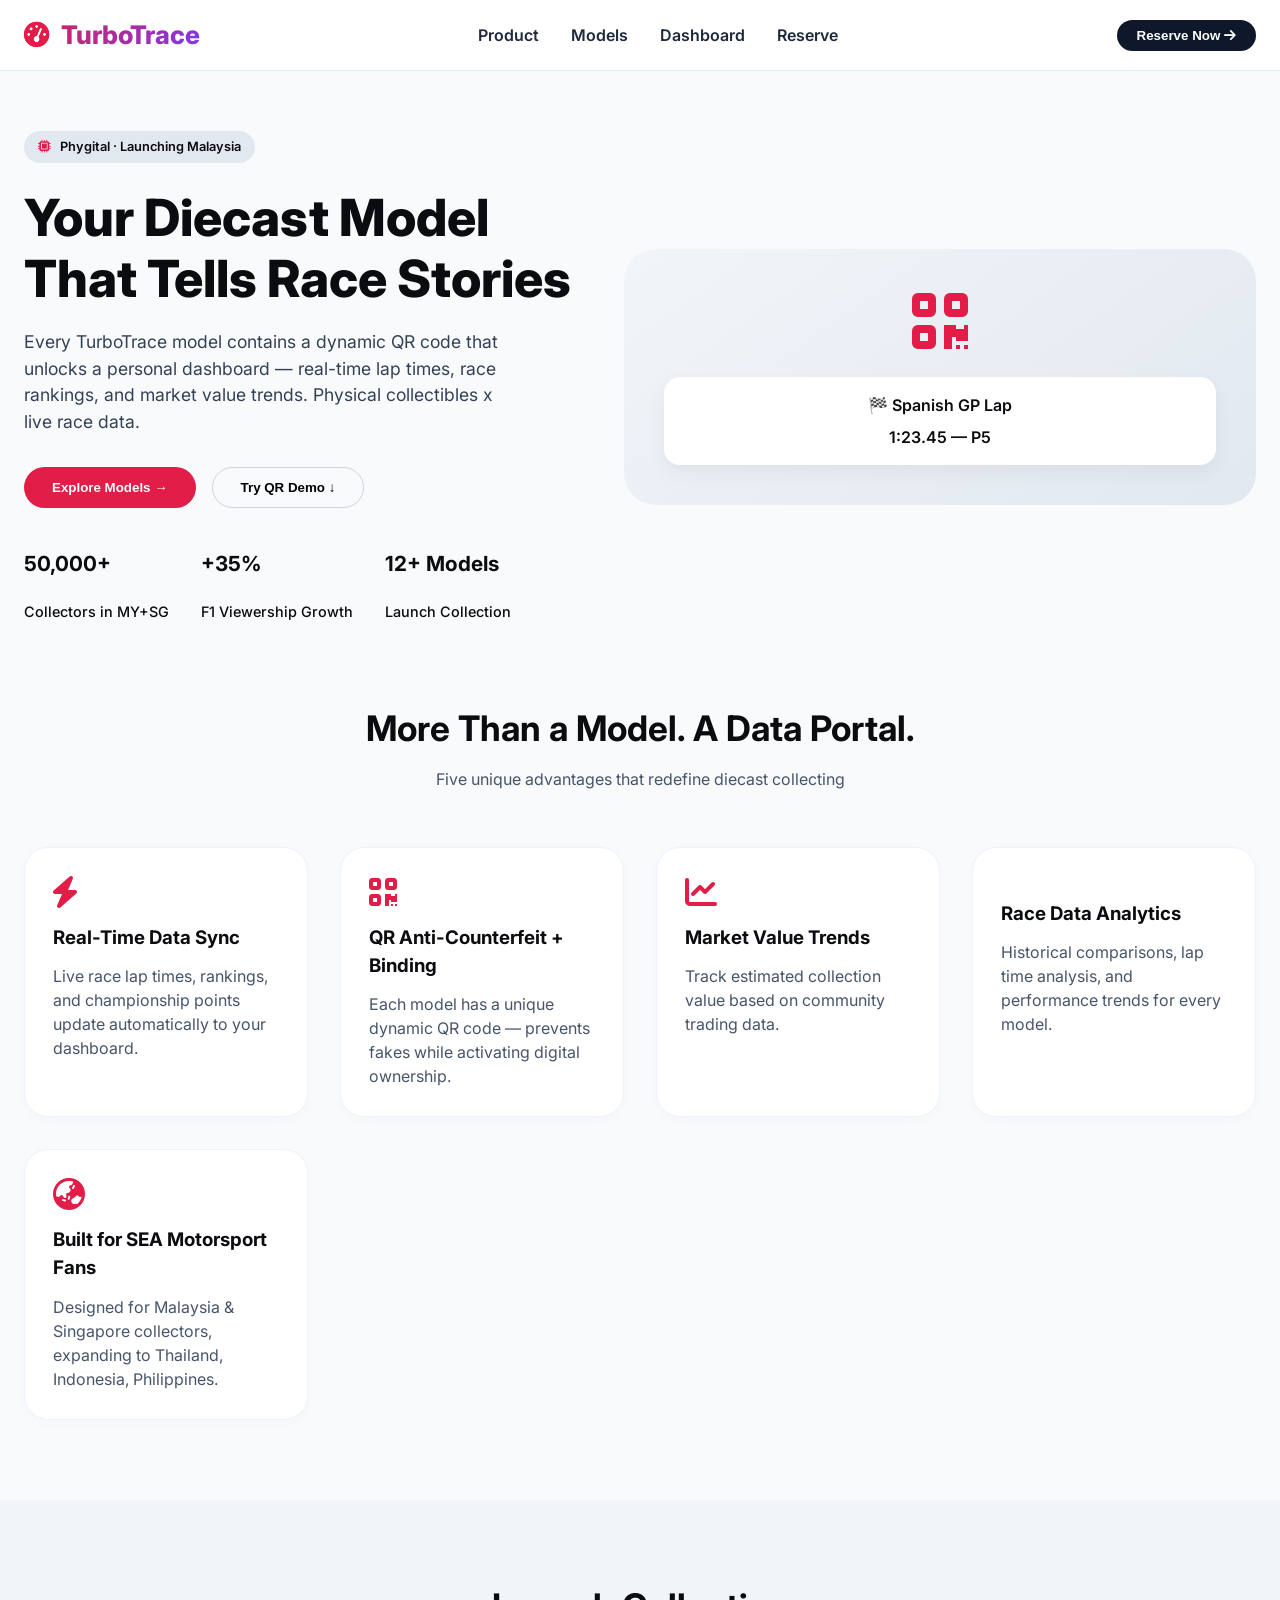
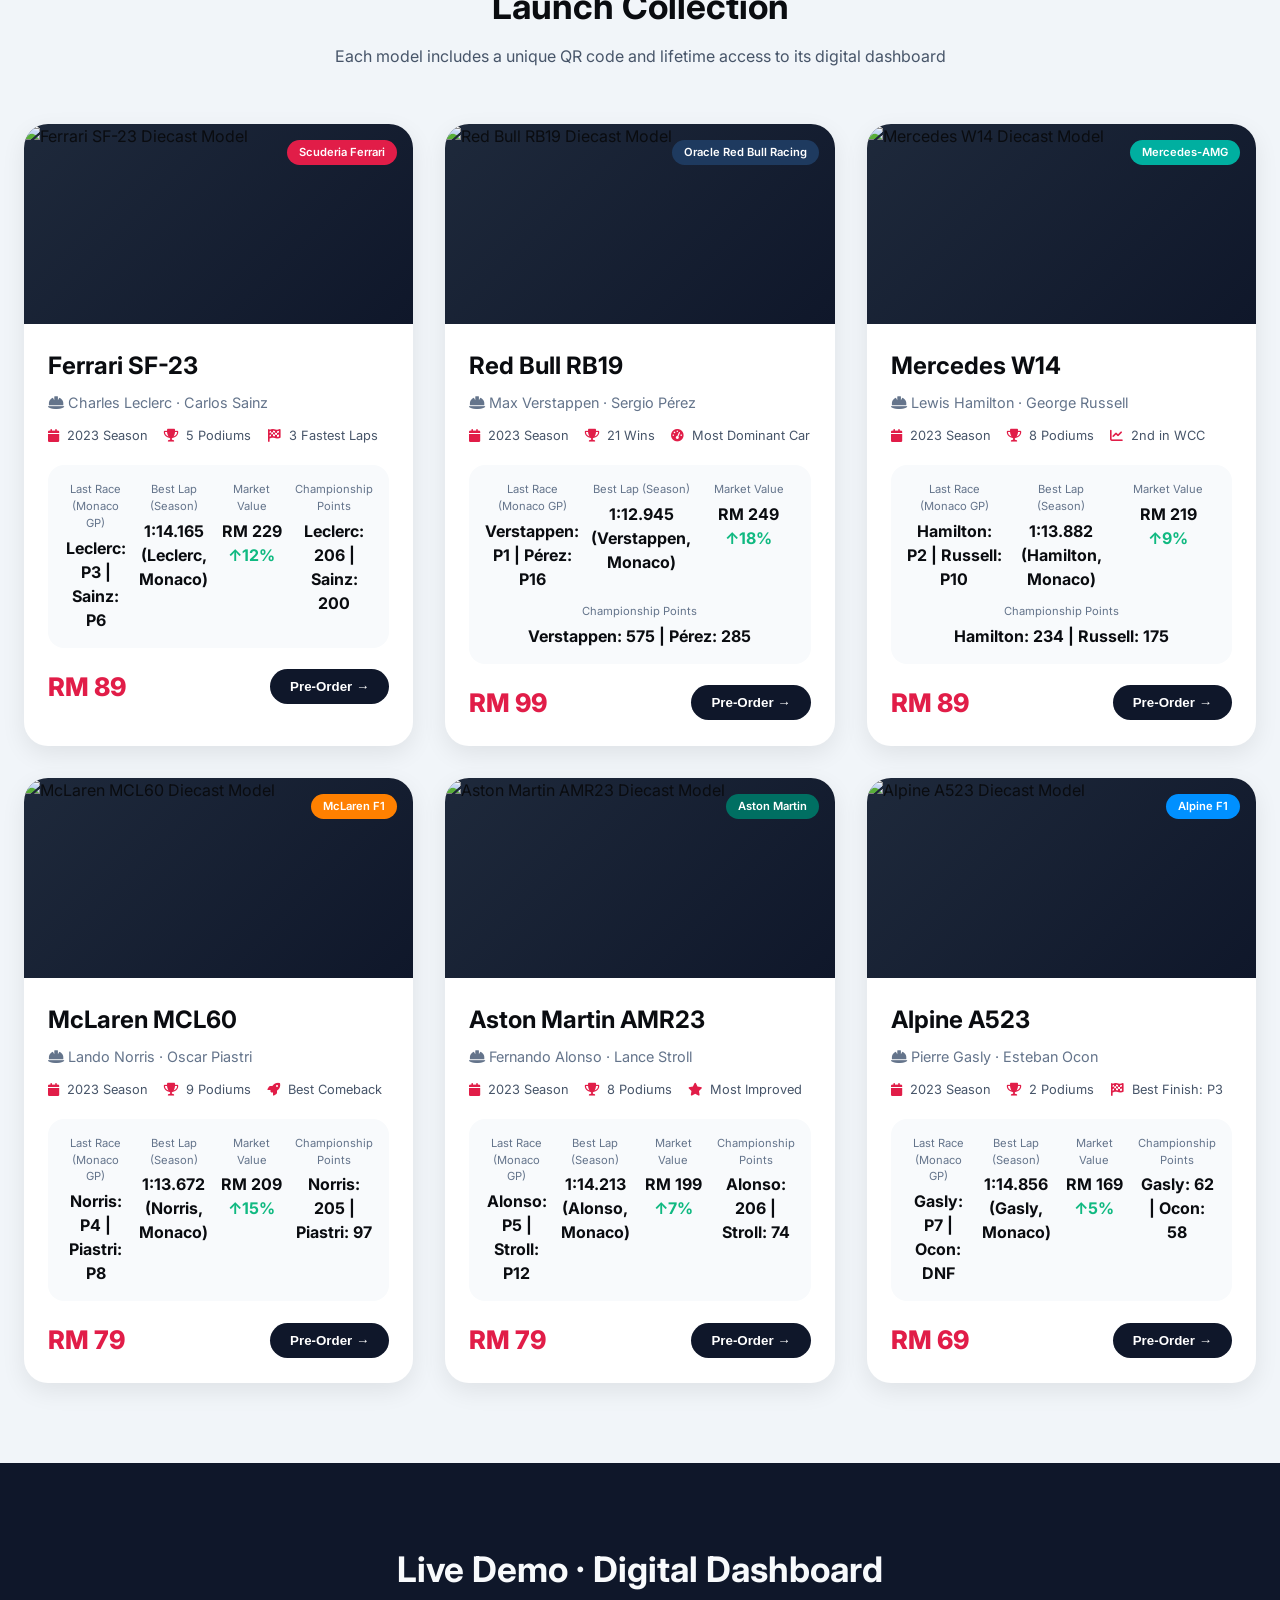
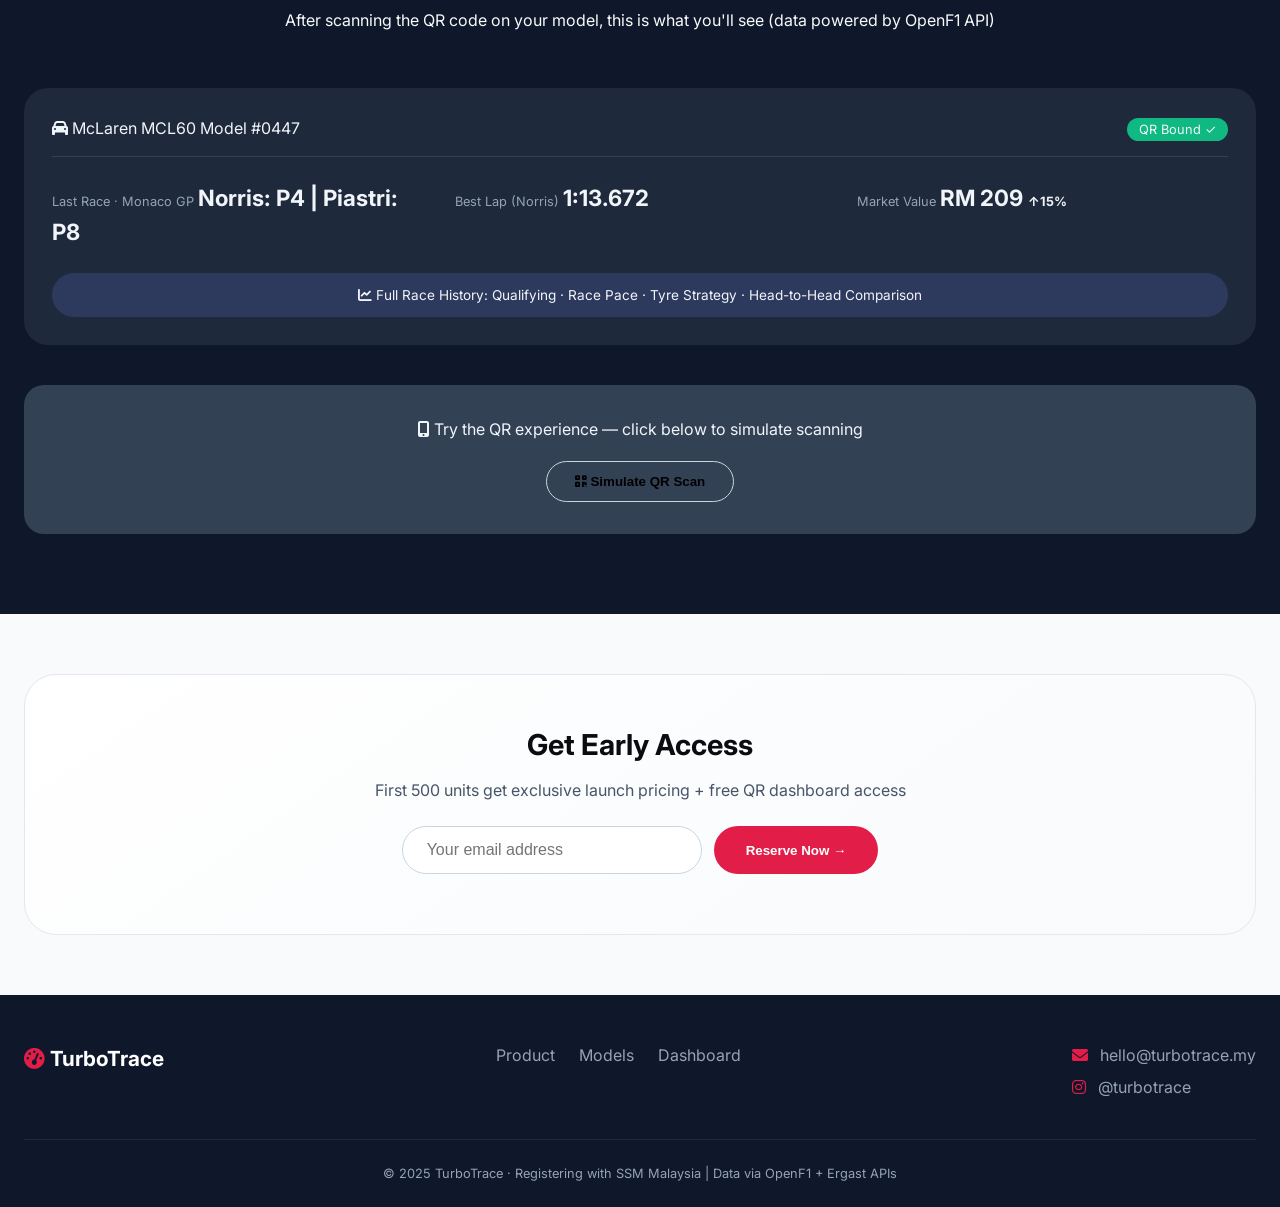
==== commit 47fca88e: "s" ====
--- a/index.html
+++ b/index.html
@@ -5,626 +5,14 @@
     <meta name="viewport" content="width=device-width, initial-scale=1.0">
     <title>TurboTrace | Live-Updating Diecast Models · Motorsport Data Dashboard</title>
     <meta name="description" content="TurboTrace – Southeast Asia's first phygital diecast platform. Each model includes a dynamic QR code that syncs real race data and market value trends.">
-    <link href="https://fonts.googleapis.com/css2?family=Inter:opsz,wght@14..32,300;400;500;600;700;800&display=swap" rel="stylesheet">
+    <link rel="stylesheet" href="styles.css">
+    <link href="https://fonts.googleapis.com/css2?family=Inter:opsz,wght@14..32,300;14..32,400;14..32,500;14..32,600;14..32,700;14..32,800&display=swap" rel="stylesheet">
     <link rel="stylesheet" href="https://cdnjs.cloudflare.com/ajax/libs/font-awesome/6.0.0-beta3/css/all.min.css">
-    <style>
-        * {
-            margin: 0;
-            padding: 0;
-            box-sizing: border-box;
-        }
-
-        body {
-            font-family: 'Inter', sans-serif;
-            background: #f8fafc;
-            color: #0a0c10;
-            line-height: 1.5;
-            scroll-behavior: smooth;
-        }
-
-        .container {
-            max-width: 1280px;
-            margin: 0 auto;
-            padding: 0 24px;
-        }
-
-        nav {
-            background: rgba(255,255,255,0.96);
-            backdrop-filter: blur(8px);
-            position: sticky;
-            top: 0;
-            z-index: 100;
-            border-bottom: 1px solid #e2e8f0;
-            padding: 16px 0;
-        }
-
-        .nav-container {
-            max-width: 1280px;
-            margin: 0 auto;
-            padding: 0 24px;
-            display: flex;
-            justify-content: space-between;
-            align-items: center;
-        }
-
-        .logo {
-            font-weight: 800;
-            font-size: 1.6rem;
-            background: linear-gradient(135deg, #e11d48, #7c3aed);
-            -webkit-background-clip: text;
-            background-clip: text;
-            color: transparent;
-        }
-
-        .logo i {
-            color: #e11d48;
-            margin-right: 6px;
-        }
-
-        .nav-links {
-            display: flex;
-            gap: 32px;
-        }
-
-        .nav-links a {
-            text-decoration: none;
-            font-weight: 600;
-            color: #1e293b;
-            transition: color 0.2s;
-        }
-
-        .nav-links a:hover {
-            color: #e11d48;
-        }
-
-        .cta-nav {
-            background: #0f172a;
-            color: white;
-            border: none;
-            padding: 8px 20px;
-            border-radius: 40px;
-            font-weight: 600;
-            cursor: pointer;
-            transition: 0.2s;
-        }
-
-        .cta-nav:hover {
-            background: #e11d48;
-            transform: scale(1.02);
-        }
-
-        .hamburger {
-            display: none;
-            font-size: 1.5rem;
-            cursor: pointer;
-        }
-
-        .hero {
-            max-width: 1280px;
-            margin: 60px auto 0;
-            padding: 0 24px;
-            display: flex;
-            flex-wrap: wrap;
-            align-items: center;
-            justify-content: space-between;
-            gap: 48px;
-        }
-
-        .hero-content {
-            flex: 1;
-        }
-
-        .badge {
-            background: #e2e8f0;
-            padding: 6px 14px;
-            border-radius: 40px;
-            font-size: 0.8rem;
-            font-weight: 600;
-            display: inline-block;
-            margin-bottom: 24px;
-        }
-
-        .badge i {
-            color: #e11d48;
-            margin-right: 6px;
-        }
-
-        .hero-content h1 {
-            font-size: 3.2rem;
-            font-weight: 800;
-            line-height: 1.2;
-            margin-bottom: 20px;
-        }
-
-        .hero-content p {
-            font-size: 1.1rem;
-            color: #334155;
-            margin-bottom: 32px;
-        }
-
-        .hero-buttons {
-            display: flex;
-            gap: 16px;
-            margin-bottom: 40px;
-            flex-wrap: wrap;
-        }
-
-        .btn-primary {
-            background: #e11d48;
-            border: none;
-            padding: 12px 28px;
-            border-radius: 40px;
-            font-weight: 700;
-            color: white;
-            cursor: pointer;
-            transition: 0.2s;
-        }
-
-        .btn-primary:hover {
-            background: #be123c;
-            transform: scale(1.02);
-        }
-
-        .btn-secondary {
-            background: transparent;
-            border: 1.5px solid #cbd5e1;
-            padding: 12px 28px;
-            border-radius: 40px;
-            font-weight: 600;
-            cursor: pointer;
-            transition: 0.2s;
-        }
-
-        .btn-secondary:hover {
-            border-color: #e11d48;
-            background: #fff1f3;
-        }
-
-        .hero-stats {
-            display: flex;
-            gap: 32px;
-        }
-
-        .hero-stats div {
-            font-size: 0.9rem;
-            font-weight: 500;
-        }
-
-        .hero-stats strong {
-            font-size: 1.3rem;
-            display: block;
-        }
-
-        .hero-image {
-            flex: 1;
-            background: linear-gradient(145deg, #f1f5f9, #e2e8f0);
-            border-radius: 2rem;
-            padding: 40px;
-            text-align: center;
-        }
-
-        .card-glow i {
-            font-size: 4rem;
-            color: #e11d48;
-        }
-
-        .mini-dash {
-            margin-top: 24px;
-            background: white;
-            padding: 16px;
-            border-radius: 1rem;
-            box-shadow: 0 8px 20px rgba(0,0,0,0.05);
-            font-weight: 600;
-            display: flex;
-            flex-direction: column;
-            gap: 8px;
-        }
-
-        .product {
-            padding: 80px 0;
-        }
-
-        .section-title {
-            text-align: center;
-            margin-bottom: 56px;
-        }
-
-        .section-title h2 {
-            font-size: 2.2rem;
-            margin-bottom: 12px;
-        }
-
-        .section-title p {
-            color: #475569;
-        }
-
-        .features-grid {
-            display: grid;
-            grid-template-columns: repeat(auto-fit, minmax(260px, 1fr));
-            gap: 32px;
-        }
-
-        .feature-card {
-            background: white;
-            border-radius: 1.5rem;
-            padding: 28px;
-            box-shadow: 0 4px 12px rgba(0,0,0,0.02);
-            border: 1px solid #eef2ff;
-            transition: transform 0.2s, box-shadow 0.2s;
-        }
-
-        .feature-card:hover {
-            transform: translateY(-4px);
-            box-shadow: 0 12px 24px rgba(0,0,0,0.08);
-        }
-
-        .feature-card i {
-            font-size: 2rem;
-            color: #e11d48;
-            margin-bottom: 16px;
-        }
-
-        .feature-card h3 {
-            margin-bottom: 12px;
-        }
-
-        .feature-card p {
-            color: #475569;
-        }
-
-        .models {
-            padding: 80px 0;
-            background: #f1f5f9;
-        }
-
-        .models-grid {
-            display: grid;
-            grid-template-columns: repeat(auto-fit, minmax(380px, 1fr));
-            gap: 32px;
-            margin-top: 32px;
-        }
-
-        .model-card {
-            background: white;
-            border-radius: 24px;
-            overflow: hidden;
-            box-shadow: 0 8px 24px rgba(0,0,0,0.08);
-            transition: transform 0.3s, box-shadow 0.3s;
-        }
-
-        .model-card:hover {
-            transform: translateY(-6px);
-            box-shadow: 0 16px 32px rgba(0,0,0,0.12);
-        }
-
-        .model-image {
-            position: relative;
-            height: 200px;
-            overflow: hidden;
-        }
-
-        .model-image img {
-            width: 100%;
-            height: 100%;
-            object-fit: cover;
-            transition: transform 0.3s;
-        }
-
-        .model-card:hover .model-image img {
-            transform: scale(1.05);
-        }
-
-        .model-team {
-            position: absolute;
-            top: 16px;
-            right: 16px;
-            font-size: 0.7rem;
-            font-weight: 600;
-            padding: 4px 12px;
-            border-radius: 20px;
-            color: white;
-            z-index: 1;
-        }
-
-        .model-team.ferrari { background: #e11d48; }
-        .model-team.redbull { background: #1e3a5f; }
-        .model-team.mercedes { background: #00afa0; }
-        .model-team.mclaren { background: #ff8000; }
-        .model-team.aston { background: #006f62; }
-        .model-team.alpine { background: #0090ff; }
-
-        .model-info {
-            padding: 24px;
-        }
-
-        .model-info h3 {
-            font-size: 1.5rem;
-            margin-bottom: 8px;
-        }
-
-        .model-specs {
-            display: flex;
-            flex-wrap: wrap;
-            gap: 10px;
-            margin-bottom: 20px;
-        }
-
-        .model-specs span {
-            background: #f1f5f9;
-            padding: 4px 10px;
-            border-radius: 20px;
-            font-size: 0.7rem;
-            font-weight: 500;
-        }
-
-        .model-specs i {
-            margin-right: 4px;
-            color: #e11d48;
-        }
-
-        .model-data {
-            background: #f8fafc;
-            border-radius: 16px;
-            padding: 16px;
-            margin-bottom: 20px;
-            display: grid;
-            grid-template-columns: repeat(2, 1fr);
-            gap: 12px;
-        }
-
-        .data-item {
-            text-align: center;
-        }
-
-        .data-label {
-            display: block;
-            font-size: 0.65rem;
-            color: #64748b;
-            margin-bottom: 4px;
-        }
-
-        .data-value {
-            font-weight: 700;
-            font-size: 0.85rem;
-        }
-
-        .model-footer {
-            display: flex;
-            justify-content: space-between;
-            align-items: center;
-            margin-top: 16px;
-        }
-
-        .price-tag {
-            font-size: 1.6rem;
-            font-weight: 800;
-            color: #e11d48;
-        }
-
-        .preorder-btn {
-            background: #0f172a;
-            color: white;
-            border: none;
-            padding: 10px 20px;
-            border-radius: 40px;
-            font-weight: 600;
-            cursor: pointer;
-            transition: 0.2s;
-        }
-
-        .preorder-btn:hover {
-            background: #e11d48;
-            transform: scale(1.02);
-        }
-
-        .dashboard-demo {
-            background: #0f172a;
-            color: #f1f5f9;
-            padding: 80px 0;
-        }
-
-        .section-title.light h2,
-        .section-title.light p {
-            color: #f8fafc;
-        }
-
-        .dashboard-card {
-            background: #1e293b;
-            border-radius: 24px;
-            padding: 28px;
-            margin-bottom: 40px;
-        }
-
-        .dash-header {
-            display: flex;
-            justify-content: space-between;
-            border-bottom: 1px solid #334155;
-            padding-bottom: 16px;
-            margin-bottom: 24px;
-            flex-wrap: wrap;
-            gap: 12px;
-        }
-
-        .tag {
-            background: #10b981;
-            padding: 4px 12px;
-            border-radius: 20px;
-            font-size: 0.8rem;
-        }
-
-        .dash-stats {
-            display: flex;
-            gap: 32px;
-            flex-wrap: wrap;
-        }
-
-        .stat {
-            flex: 1;
-        }
-
-        .stat-label {
-            font-size: 0.8rem;
-            color: #94a3b8;
-        }
-
-        .stat-value {
-            font-size: 1.2rem;
-            font-weight: 700;
-        }
-
-        .premium-badge {
-            margin-top: 24px;
-            background: #2d3a5e;
-            padding: 12px;
-            border-radius: 40px;
-            text-align: center;
-            font-size: 0.85rem;
-        }
-
-        .qr-simulator {
-            background: #334155;
-            border-radius: 20px;
-            padding: 32px;
-            text-align: center;
-        }
-
-        .qr-simulator p {
-            margin-bottom: 20px;
-        }
-
-        .qr-feedback {
-            margin-top: 16px;
-            background: #10b98120;
-            padding: 12px;
-            border-radius: 40px;
-            font-size: 0.9rem;
-        }
-
-        .contact {
-            padding: 60px 0;
-        }
-
-        .contact-card {
-            background: linear-gradient(145deg, #ffffff, #f8fafc);
-            border-radius: 2rem;
-            padding: 48px;
-            text-align: center;
-            border: 1px solid #e2e8f0;
-        }
-
-        .contact-card h3 {
-            font-size: 1.8rem;
-            margin-bottom: 12px;
-        }
-
-        .contact-card p {
-            color: #475569;
-            margin-bottom: 24px;
-        }
-
-        .contact-card form {
-            display: flex;
-            flex-wrap: wrap;
-            gap: 12px;
-            justify-content: center;
-            margin-top: 8px;
-        }
-
-        .contact-card input {
-            padding: 14px 24px;
-            border-radius: 60px;
-            border: 1px solid #cbd5e1;
-            width: 300px;
-            font-size: 1rem;
-        }
-
-        .contact-card button {
-            background: #e11d48;
-            color: white;
-            border: none;
-            padding: 14px 32px;
-            border-radius: 60px;
-            font-weight: 600;
-            cursor: pointer;
-            transition: 0.2s;
-        }
-
-        .contact-card button:hover {
-            background: #be123c;
-        }
-
-        footer {
-            background: #0f172a;
-            color: #94a3b8;
-            padding: 48px 24px 24px;
-        }
-
-        .footer-content {
-            max-width: 1280px;
-            margin: 0 auto;
-            display: flex;
-            flex-wrap: wrap;
-            justify-content: space-between;
-            gap: 32px;
-            padding-bottom: 32px;
-            border-bottom: 1px solid #1e293b;
-        }
-
-        .footer-logo {
-            font-size: 1.3rem;
-            font-weight: 700;
-            color: white;
-        }
-
-        .footer-logo i {
-            color: #e11d48;
-        }
-
-        .footer-links {
-            display: flex;
-            gap: 24px;
-        }
-
-        .footer-links a {
-            color: #94a3b8;
-            text-decoration: none;
-        }
-
-        .footer-links a:hover {
-            color: white;
-        }
-
-        .footer-contact p {
-            margin-bottom: 8px;
-        }
-
-        .footer-contact i {
-            margin-right: 8px;
-            color: #e11d48;
-        }
-
-        .footer-bottom {
-            max-width: 1280px;
-            margin: 24px auto 0;
-            text-align: center;
-            font-size: 0.8rem;
-        }
-
-        @media (max-width: 800px) {
-            .nav-links, .cta-nav { display: none; }
-            .hamburger { display: block; }
-            .hero-content h1 { font-size: 2rem; }
-            .hero-content p { max-width: 100%; }
-            .features-grid { grid-template-columns: 1fr; }
-            .models-grid { grid-template-columns: 1fr; }
-            .model-data { grid-template-columns: 1fr; }
-            .footer-content { flex-direction: column; text-align: center; }
-            .footer-links { justify-content: center; }
-        }
-    </style>
+    <link rel="icon" type="image/svg+xml" href="data:image/svg+xml,<svg xmlns='http://www.w3.org/2000/svg' viewBox='0 0 100 100'><text y='.9em' font-size='90'>🏁</text></svg>">
 </head>
 <body>
 
+<!-- Navigation -->
 <nav>
     <div class="nav-container">
         <div class="logo">
@@ -644,11 +32,12 @@
     </div>
 </nav>
 
+<!-- Hero Section -->
 <section class="hero">
     <div class="hero-content">
         <span class="badge"><i class="fas fa-microchip"></i> Phygital · Launching Malaysia</span>
         <h1>Your Diecast Model<br>That Tells Race Stories</h1>
-        <p>Every TurboTrace model contains a dynamic QR code that unlocks a personal dashboard — real-time lap times, race rankings, and performance data. Physical collectibles x live race data.</p>
+        <p>Every TurboTrace model contains a dynamic QR code that unlocks a personal dashboard — real-time lap times, race rankings, and market value trends. Physical collectibles x live race data.</p>
         <div class="hero-buttons">
             <button class="btn-primary" id="exploreModelsBtn">Explore Models →</button>
             <button class="btn-secondary" id="demoQrBtn">Try QR Demo ↓</button>
@@ -670,6 +59,7 @@
     </div>
 </section>
 
+<!-- Product Features -->
 <section class="product" id="product">
     <div class="container">
         <div class="section-title">
@@ -689,8 +79,8 @@
             </div>
             <div class="feature-card">
                 <i class="fas fa-chart-line"></i>
-                <h3>Performance Analytics</h3>
-                <p>Track lap time analysis, race pace, and performance trends for every model.</p>
+                <h3>Market Value Trends</h3>
+                <p>Track estimated collection value based on community trading data.</p>
             </div>
             <div class="feature-card">
                 <i class="fas fa-chart-simple"></i>
@@ -706,7 +96,7 @@
     </div>
 </section>
 
-<!-- MODELS GALLERY - ONLY CAR NAMES, NO DRIVER NAMES, NO MARKET VALUE -->
+<!-- MODELS GALLERY - WITH REALISTIC CAR IMAGES AND FULL DATA -->
 <section class="models" id="models">
     <div class="container">
         <div class="section-title">
@@ -718,28 +108,37 @@
             <!-- Model 1: Ferrari SF-23 -->
             <div class="model-card">
                 <div class="model-image">
-                     <img src="https://placehold.co/600x300/e11d48/white?text=Ferrari+SF-23%0A%E2%80%A2+Leclerc+%E2%80%A2+Sainz&font=montserrat" alt="Ferrari SF-23 Diecast Model">
+                    <img src="https://placehold.co/600x300/e11d48/white?text=Ferrari+SF-23%0A%E2%80%A2+Leclerc+%E2%80%A2+Sainz&font=montserrat" alt="Ferrari SF-23 Diecast Model">
                     <span class="model-team ferrari">Scuderia Ferrari</span>
                 </div>
                 <div class="model-info">
                     <h3>Ferrari SF-23</h3>
+                    <p class="model-driver"><i class="fas fa-helmet-safety"></i> Charles Leclerc · Carlos Sainz</p>
                     <div class="model-specs">
                         <span><i class="fas fa-calendar"></i> 2023 Season</span>
                         <span><i class="fas fa-trophy"></i> 5 Podiums</span>
                         <span><i class="fas fa-flag-checkered"></i> 3 Fastest Laps</span>
-                        <span><i class="fas fa-chart-line"></i> 3rd in WCC</span>
-                        <span><i class="fas fa-engine"></i> Ferrari 066/10</span>
-                    </div>
-                    <div class="model-data">
-                        <div class="data-item"><span class="data-label">Last Race (Monaco GP)</span><span class="data-value">P3 / P6</span></div>
-                        <div class="data-item"><span class="data-label">Best Lap</span><span class="data-value">1:14.165</span></div>
-                        <div class="data-item"><span class="data-label">Total Points</span><span class="data-value">406 (WCC)</span></div>
-                        <div class="data-item"><span class="data-label">Pole Positions</span><span class="data-value">7</span></div>
-                        <div class="data-item"><span class="data-label">Engine Power</span><span class="data-value">1.6L V6 Turbo</span></div>
-                        <div class="data-item"><span class="data-label">Top Speed</span><span class="data-value">~350 km/h</span></div>
-                    </div>
-                    <div class="model-footer">
-                        <span class="price-tag">RM 150</span>
+                    </div>
+                    <div class="model-data">
+                        <div class="data-item">
+                            <span class="data-label">Last Race (Monaco GP)</span>
+                            <span class="data-value">Leclerc: P3 | Sainz: P6</span>
+                        </div>
+                        <div class="data-item">
+                            <span class="data-label">Best Lap (Season)</span>
+                            <span class="data-value">1:14.165 (Leclerc, Monaco)</span>
+                        </div>
+                        <div class="data-item">
+                            <span class="data-label">Market Value</span>
+                            <span class="data-value">RM 229 <span style="color:#10b981;">↑12%</span></span>
+                        </div>
+                        <div class="data-item">
+                            <span class="data-label">Championship Points</span>
+                            <span class="data-value">Leclerc: 206 | Sainz: 200</span>
+                        </div>
+                    </div>
+                    <div class="model-footer">
+                        <span class="price-tag">RM 89</span>
                         <button class="preorder-btn" data-model="Ferrari SF-23">Pre-Order →</button>
                     </div>
                 </div>
@@ -748,28 +147,37 @@
             <!-- Model 2: Red Bull RB19 -->
             <div class="model-card">
                 <div class="model-image">
-                   <img src="https://placehold.co/600x300/1e3a5f/white?text=Red+Bull+RB19%0A%E2%80%A2+Verstappen+%E2%80%A2+Perez&font=montserrat" alt="Red Bull RB19 Diecast Model">
+                    <img src="https://placehold.co/600x300/1e3a5f/white?text=Red+Bull+RB19%0A%E2%80%A2+Verstappen+%E2%80%A2+Perez&font=montserrat" alt="Red Bull RB19 Diecast Model">
                     <span class="model-team redbull">Oracle Red Bull Racing</span>
                 </div>
                 <div class="model-info">
                     <h3>Red Bull RB19</h3>
+                    <p class="model-driver"><i class="fas fa-helmet-safety"></i> Max Verstappen · Sergio Pérez</p>
                     <div class="model-specs">
                         <span><i class="fas fa-calendar"></i> 2023 Season</span>
                         <span><i class="fas fa-trophy"></i> 21 Wins</span>
-                        <span><i class="fas fa-tachometer-alt"></i> Most Dominant</span>
-                        <span><i class="fas fa-chart-line"></i> 1st in WCC</span>
-                        <span><i class="fas fa-engine"></i> Honda RBPTH001</span>
-                    </div>
-                    <div class="model-data">
-                        <div class="data-item"><span class="data-label">Last Race (Monaco GP)</span><span class="data-value">P1 / P16</span></div>
-                        <div class="data-item"><span class="data-label">Best Lap</span><span class="data-value">1:12.945</span></div>
-                        <div class="data-item"><span class="data-label">Total Points</span><span class="data-value">860 (WCC)</span></div>
-                        <div class="data-item"><span class="data-label">Wins Streak</span><span class="data-value">10 consecutive</span></div>
-                        <div class="data-item"><span class="data-label">Engine Power</span><span class="data-value">1.6L V6 Turbo</span></div>
-                        <div class="data-item"><span class="data-label">Top Speed</span><span class="data-value">~355 km/h</span></div>
-                    </div>
-                    <div class="model-footer">
-                        <span class="price-tag">RM 150</span>
+                        <span><i class="fas fa-tachometer-alt"></i> Most Dominant Car</span>
+                    </div>
+                    <div class="model-data">
+                        <div class="data-item">
+                            <span class="data-label">Last Race (Monaco GP)</span>
+                            <span class="data-value">Verstappen: P1 | Pérez: P16</span>
+                        </div>
+                        <div class="data-item">
+                            <span class="data-label">Best Lap (Season)</span>
+                            <span class="data-value">1:12.945 (Verstappen, Monaco)</span>
+                        </div>
+                        <div class="data-item">
+                            <span class="data-label">Market Value</span>
+                            <span class="data-value">RM 249 <span style="color:#10b981;">↑18%</span></span>
+                        </div>
+                        <div class="data-item">
+                            <span class="data-label">Championship Points</span>
+                            <span class="data-value">Verstappen: 575 | Pérez: 285</span>
+                        </div>
+                    </div>
+                    <div class="model-footer">
+                        <span class="price-tag">RM 99</span>
                         <button class="preorder-btn" data-model="Red Bull RB19">Pre-Order →</button>
                     </div>
                 </div>
@@ -778,28 +186,37 @@
             <!-- Model 3: Mercedes W14 -->
             <div class="model-card">
                 <div class="model-image">
-                 <img src="https://placehold.co/600x300/00afa0/white?text=Mercedes+W14%0A%E2%80%A2+Hamilton+%E2%80%A2+Russell&font=montserrat" alt="Mercedes W14 Diecast Model">
+                    <img src="https://placehold.co/600x300/00afa0/white?text=Mercedes+W14%0A%E2%80%A2+Hamilton+%E2%80%A2+Russell&font=montserrat" alt="Mercedes W14 Diecast Model">
                     <span class="model-team mercedes">Mercedes-AMG</span>
                 </div>
                 <div class="model-info">
                     <h3>Mercedes W14</h3>
+                    <p class="model-driver"><i class="fas fa-helmet-safety"></i> Lewis Hamilton · George Russell</p>
                     <div class="model-specs">
                         <span><i class="fas fa-calendar"></i> 2023 Season</span>
                         <span><i class="fas fa-trophy"></i> 8 Podiums</span>
                         <span><i class="fas fa-chart-line"></i> 2nd in WCC</span>
-                        <span><i class="fas fa-rocket"></i> Best Comeback</span>
-                        <span><i class="fas fa-engine"></i> Mercedes M14</span>
-                    </div>
-                    <div class="model-data">
-                        <div class="data-item"><span class="data-label">Last Race (Monaco GP)</span><span class="data-value">P2 / P10</span></div>
-                        <div class="data-item"><span class="data-label">Best Lap</span><span class="data-value">1:13.882</span></div>
-                        <div class="data-item"><span class="data-label">Total Points</span><span class="data-value">409 (WCC)</span></div>
-                        <div class="data-item"><span class="data-label">Pole Positions</span><span class="data-value">1</span></div>
-                        <div class="data-item"><span class="data-label">Engine Power</span><span class="data-value">1.6L V6 Turbo</span></div>
-                        <div class="data-item"><span class="data-label">Top Speed</span><span class="data-value">~348 km/h</span></div>
-                    </div>
-                    <div class="model-footer">
-                        <span class="price-tag">RM 150</span>
+                    </div>
+                    <div class="model-data">
+                        <div class="data-item">
+                            <span class="data-label">Last Race (Monaco GP)</span>
+                            <span class="data-value">Hamilton: P2 | Russell: P10</span>
+                        </div>
+                        <div class="data-item">
+                            <span class="data-label">Best Lap (Season)</span>
+                            <span class="data-value">1:13.882 (Hamilton, Monaco)</span>
+                        </div>
+                        <div class="data-item">
+                            <span class="data-label">Market Value</span>
+                            <span class="data-value">RM 219 <span style="color:#10b981;">↑9%</span></span>
+                        </div>
+                        <div class="data-item">
+                            <span class="data-label">Championship Points</span>
+                            <span class="data-value">Hamilton: 234 | Russell: 175</span>
+                        </div>
+                    </div>
+                    <div class="model-footer">
+                        <span class="price-tag">RM 89</span>
                         <button class="preorder-btn" data-model="Mercedes W14">Pre-Order →</button>
                     </div>
                 </div>
@@ -808,28 +225,37 @@
             <!-- Model 4: McLaren MCL60 -->
             <div class="model-card">
                 <div class="model-image">
-                       <img src="https://www.autosport.com/f1/news/mclaren-reveals-mcl60-f1-car-with-norris-piastri/10431572/" alt="McLaren MCL60 Diecast Model">
+                    <img src="https://www.autosport.com/f1/news/mclaren-reveals-mcl60-f1-car-with-norris-piastri/10431572/" alt="McLaren MCL60 Diecast Model">
                     <span class="model-team mclaren">McLaren F1</span>
                 </div>
                 <div class="model-info">
                     <h3>McLaren MCL60</h3>
+                    <p class="model-driver"><i class="fas fa-helmet-safety"></i> Lando Norris · Oscar Piastri</p>
                     <div class="model-specs">
                         <span><i class="fas fa-calendar"></i> 2023 Season</span>
                         <span><i class="fas fa-trophy"></i> 9 Podiums</span>
                         <span><i class="fas fa-rocket"></i> Best Comeback</span>
-                        <span><i class="fas fa-chart-line"></i> 4th in WCC</span>
-                        <span><i class="fas fa-engine"></i> Mercedes M14</span>
-                    </div>
-                    <div class="model-data">
-                        <div class="data-item"><span class="data-label">Last Race (Monaco GP)</span><span class="data-value">P4 / P8</span></div>
-                        <div class="data-item"><span class="data-label">Best Lap</span><span class="data-value">1:13.672</span></div>
-                        <div class="data-item"><span class="data-label">Total Points</span><span class="data-value">302 (WCC)</span></div>
-                        <div class="data-item"><span class="data-label">Best Finish</span><span class="data-value">P2</span></div>
-                        <div class="data-item"><span class="data-label">Engine Power</span><span class="data-value">1.6L V6 Turbo</span></div>
-                        <div class="data-item"><span class="data-label">Top Speed</span><span class="data-value">~350 km/h</span></div>
-                    </div>
-                    <div class="model-footer">
-                        <span class="price-tag">RM 150</span>
+                    </div>
+                    <div class="model-data">
+                        <div class="data-item">
+                            <span class="data-label">Last Race (Monaco GP)</span>
+                            <span class="data-value">Norris: P4 | Piastri: P8</span>
+                        </div>
+                        <div class="data-item">
+                            <span class="data-label">Best Lap (Season)</span>
+                            <span class="data-value">1:13.672 (Norris, Monaco)</span>
+                        </div>
+                        <div class="data-item">
+                            <span class="data-label">Market Value</span>
+                            <span class="data-value">RM 209 <span style="color:#10b981;">↑15%</span></span>
+                        </div>
+                        <div class="data-item">
+                            <span class="data-label">Championship Points</span>
+                            <span class="data-value">Norris: 205 | Piastri: 97</span>
+                        </div>
+                    </div>
+                    <div class="model-footer">
+                        <span class="price-tag">RM 79</span>
                         <button class="preorder-btn" data-model="McLaren MCL60">Pre-Order →</button>
                     </div>
                 </div>
@@ -838,29 +264,37 @@
             <!-- Model 5: Aston Martin AMR23 -->
             <div class="model-card">
                 <div class="model-image">
-                   <img src="https://placehold.co/600x300/006f62/white?text=Aston+Martin+AMR23%0A%E2%80%A2+Alonso+%E2%80%A2+Stroll&font=montserrat" alt="Aston Martin AMR23 Diecast Model">
+                    <img src="https://placehold.co/600x300/006f62/white?text=Aston+Martin+AMR23%0A%E2%80%A2+Alonso+%E2%80%A2+Stroll&font=montserrat" alt="Aston Martin AMR23 Diecast Model">
                     <span class="model-team aston">Aston Martin</span>
-                    <span class="model-team aston">Aston Martin</span>
                 </div>
                 <div class="model-info">
                     <h3>Aston Martin AMR23</h3>
+                    <p class="model-driver"><i class="fas fa-helmet-safety"></i> Fernando Alonso · Lance Stroll</p>
                     <div class="model-specs">
                         <span><i class="fas fa-calendar"></i> 2023 Season</span>
                         <span><i class="fas fa-trophy"></i> 8 Podiums</span>
                         <span><i class="fas fa-star"></i> Most Improved</span>
-                        <span><i class="fas fa-chart-line"></i> 5th in WCC</span>
-                        <span><i class="fas fa-engine"></i> Mercedes M14</span>
-                    </div>
-                    <div class="model-data">
-                        <div class="data-item"><span class="data-label">Last Race (Monaco GP)</span><span class="data-value">P5 / P12</span></div>
-                        <div class="data-item"><span class="data-label">Best Lap</span><span class="data-value">1:14.213</span></div>
-                        <div class="data-item"><span class="data-label">Total Points</span><span class="data-value">280 (WCC)</span></div>
-                        <div class="data-item"><span class="data-label">Best Finish</span><span class="data-value">P2</span></div>
-                        <div class="data-item"><span class="data-label">Engine Power</span><span class="data-value">1.6L V6 Turbo</span></div>
-                        <div class="data-item"><span class="data-label">Top Speed</span><span class="data-value">~345 km/h</span></div>
-                    </div>
-                    <div class="model-footer">
-                        <span class="price-tag">RM 150</span>
+                    </div>
+                    <div class="model-data">
+                        <div class="data-item">
+                            <span class="data-label">Last Race (Monaco GP)</span>
+                            <span class="data-value">Alonso: P5 | Stroll: P12</span>
+                        </div>
+                        <div class="data-item">
+                            <span class="data-label">Best Lap (Season)</span>
+                            <span class="data-value">1:14.213 (Alonso, Monaco)</span>
+                        </div>
+                        <div class="data-item">
+                            <span class="data-label">Market Value</span>
+                            <span class="data-value">RM 199 <span style="color:#10b981;">↑7%</span></span>
+                        </div>
+                        <div class="data-item">
+                            <span class="data-label">Championship Points</span>
+                            <span class="data-value">Alonso: 206 | Stroll: 74</span>
+                        </div>
+                    </div>
+                    <div class="model-footer">
+                        <span class="price-tag">RM 79</span>
                         <button class="preorder-btn" data-model="Aston Martin AMR23">Pre-Order →</button>
                     </div>
                 </div>
@@ -869,28 +303,37 @@
             <!-- Model 6: Alpine A523 -->
             <div class="model-card">
                 <div class="model-image">
-                     <img src="https://placehold.co/600x300/0090ff/white?text=Alpine+A523%0A%E2%80%A2+Gasly+%E2%80%A2+Ocon&font=montserrat" alt="Alpine A523 Diecast Model">
+                    <img src="https://placehold.co/600x300/0090ff/white?text=Alpine+A523%0A%E2%80%A2+Gasly+%E2%80%A2+Ocon&font=montserrat" alt="Alpine A523 Diecast Model">
                     <span class="model-team alpine">Alpine F1</span>
                 </div>
                 <div class="model-info">
                     <h3>Alpine A523</h3>
+                    <p class="model-driver"><i class="fas fa-helmet-safety"></i> Pierre Gasly · Esteban Ocon</p>
                     <div class="model-specs">
                         <span><i class="fas fa-calendar"></i> 2023 Season</span>
                         <span><i class="fas fa-trophy"></i> 2 Podiums</span>
-                        <span><i class="fas fa-flag-checkered"></i> Best: P3</span>
-                        <span><i class="fas fa-chart-line"></i> 6th in WCC</span>
-                        <span><i class="fas fa-engine"></i> Renault E-Tech</span>
-                    </div>
-                    <div class="model-data">
-                        <div class="data-item"><span class="data-label">Last Race (Monaco GP)</span><span class="data-value">P7 / DNF</span></div>
-                        <div class="data-item"><span class="data-label">Best Lap</span><span class="data-value">1:14.856</span></div>
-                        <div class="data-item"><span class="data-label">Total Points</span><span class="data-value">120 (WCC)</span></div>
-                        <div class="data-item"><span class="data-label">Best Finish</span><span class="data-value">P3</span></div>
-                        <div class="data-item"><span class="data-label">Engine Power</span><span class="data-value">1.6L V6 Turbo</span></div>
-                        <div class="data-item"><span class="data-label">Top Speed</span><span class="data-value">~342 km/h</span></div>
-                    </div>
-                    <div class="model-footer">
-                        <span class="price-tag">RM 150</span>
+                        <span><i class="fas fa-flag-checkered"></i> Best Finish: P3</span>
+                    </div>
+                    <div class="model-data">
+                        <div class="data-item">
+                            <span class="data-label">Last Race (Monaco GP)</span>
+                            <span class="data-value">Gasly: P7 | Ocon: DNF</span>
+                        </div>
+                        <div class="data-item">
+                            <span class="data-label">Best Lap (Season)</span>
+                            <span class="data-value">1:14.856 (Gasly, Monaco)</span>
+                        </div>
+                        <div class="data-item">
+                            <span class="data-label">Market Value</span>
+                            <span class="data-value">RM 169 <span style="color:#10b981;">↑5%</span></span>
+                        </div>
+                        <div class="data-item">
+                            <span class="data-label">Championship Points</span>
+                            <span class="data-value">Gasly: 62 | Ocon: 58</span>
+                        </div>
+                    </div>
+                    <div class="model-footer">
+                        <span class="price-tag">RM 69</span>
                         <button class="preorder-btn" data-model="Alpine A523">Pre-Order →</button>
                     </div>
                 </div>
@@ -899,6 +342,7 @@
     </div>
 </section>
 
+<!-- Dashboard Demo -->
 <section class="dashboard-demo" id="dashboard">
     <div class="container">
         <div class="section-title light">
@@ -913,15 +357,15 @@
             <div class="dash-stats">
                 <div class="stat">
                     <span class="stat-label">Last Race · Monaco GP</span>
-                    <span class="stat-value">P4 / P8</span>
+                    <span class="stat-value">Norris: P4 | Piastri: P8</span>
                 </div>
                 <div class="stat">
-                    <span class="stat-label">Best Lap</span>
+                    <span class="stat-label">Best Lap (Norris)</span>
                     <span class="stat-value">1:13.672</span>
                 </div>
                 <div class="stat">
-                    <span class="stat-label">Total Points</span>
-                    <span class="stat-value">302</span>
+                    <span class="stat-label">Market Value</span>
+                    <span class="stat-value">RM 209 <span style="font-size:0.8rem;">↑15%</span></span>
                 </div>
             </div>
             <div class="premium-badge">
@@ -936,6 +380,7 @@
     </div>
 </section>
 
+<!-- Waitlist Section -->
 <section class="contact" id="contact">
     <div class="container">
         <div class="contact-card">
@@ -950,6 +395,7 @@
     </div>
 </section>
 
+<!-- Footer -->
 <footer>
     <div class="footer-content">
         <div class="footer-logo">
@@ -970,118 +416,6 @@
     </div>
 </footer>
 
-<script>
-document.addEventListener('DOMContentLoaded', function() {
-    const simulateScan = document.getElementById('simulateScanBtn');
-    const demoQrBtn = document.getElementById('demoQrBtn');
-    const exploreModelsBtn = document.getElementById('exploreModelsBtn');
-    const waitlistForm = document.getElementById('waitlistForm');
-    const formMsg = document.getElementById('formMsg');
-    const hamburger = document.getElementById('hamburger');
-    const navLinks = document.getElementById('navLinks');
-    const reserveNavBtn = document.getElementById('reserveNavBtn');
-    const preorderBtns = document.querySelectorAll('.preorder-btn');
-    const qrFeedback = document.getElementById('qrFeedback');
-
-    if (exploreModelsBtn) {
-        exploreModelsBtn.addEventListener('click', function() {
-            document.getElementById('models').scrollIntoView({ behavior: 'smooth' });
-        });
-    }
-
-    if (reserveNavBtn) {
-        reserveNavBtn.addEventListener('click', function() {
-            document.getElementById('contact').scrollIntoView({ behavior: 'smooth' });
-        });
-    }
-
-    preorderBtns.forEach(function(btn) {
-        btn.addEventListener('click', function() {
-            document.getElementById('contact').scrollIntoView({ behavior: 'smooth' });
-            if (formMsg) {
-                formMsg.innerHTML = '✨ Interested! Fill in your email to reserve.';
-                formMsg.style.color = '#e11d48';
-                setTimeout(function() {
-                    if (formMsg) formMsg.innerHTML = '';
-                }, 3000);
-            }
-        });
-    });
-
-    function simulateQRScan() {
-        if (qrFeedback) {
-            qrFeedback.style.display = 'block';
-            qrFeedback.innerHTML = '✓ Model McLaren MCL60 successfully bound! Dashboard unlocked: live lap times (1:13.672) + P4 finish at Monaco GP. Full race history now available.';
-            setTimeout(function() {
-                qrFeedback.style.opacity = '0';
-                setTimeout(function() {
-                    if (qrFeedback) {
-                        qrFeedback.style.display = 'none';
-                        qrFeedback.style.opacity = '1';
-                    }
-                }, 500);
-            }, 5000);
-        }
-    }
-    
-    if (simulateScan) {
-        simulateScan.addEventListener('click', simulateQRScan);
-    }
-    
-    if (demoQrBtn) {
-        demoQrBtn.addEventListener('click', function() {
-            document.getElementById('dashboard').scrollIntoView({ behavior: 'smooth' });
-            setTimeout(simulateQRScan, 600);
-        });
-    }
-
-    if (waitlistForm) {
-        waitlistForm.addEventListener('submit', function(e) {
-            e.preventDefault();
-            var email = document.getElementById('waitlistEmail').value;
-            
-            if (email && email.includes('@')) {
-                formMsg.innerHTML = '✓ Reserved successfully! We\'ll notify you at launch.';
-                formMsg.style.color = '#10b981';
-                waitlistForm.reset();
-            } else {
-                formMsg.innerHTML = 'Please enter a valid email address.';
-                formMsg.style.color = '#e11d48';
-            }
-        });
-    }
-
-    if (hamburger && navLinks) {
-        hamburger.addEventListener('click', function() {
-            if (navLinks.style.display === 'flex') {
-                navLinks.style.display = 'none';
-            } else {
-                navLinks.style.display = 'flex';
-                navLinks.style.flexDirection = 'column';
-                navLinks.style.position = 'absolute';
-                navLinks.style.top = '70px';
-                navLinks.style.left = '0';
-                navLinks.style.right = '0';
-                navLinks.style.background = 'white';
-                navLinks.style.padding = '24px';
-                navLinks.style.gap = '20px';
-                navLinks.style.boxShadow = '0 8px 20px rgba(0,0,0,0.1)';
-            }
-        });
-    }
-    
-    window.addEventListener('resize', function() {
-        if (window.innerWidth > 800 && navLinks) {
-            navLinks.style.display = '';
-            navLinks.style.flexDirection = '';
-            navLinks.style.position = '';
-            navLinks.style.background = '';
-            navLinks.style.padding = '';
-            navLinks.style.gap = '';
-            navLinks.style.boxShadow = '';
-        }
-    });
-});
-</script>
+<script src="script.js"></script>
 </body>
 </html>
--- a/styles.css
+++ b/styles.css
@@ -0,0 +1,1028 @@
+* {
+    margin: 0;
+    padding: 0;
+    box-sizing: border-box;
+}
+
+body {
+    font-family: 'Inter', sans-serif;
+    background: #f8fafc;
+    color: #0a0c10;
+    line-height: 1.5;
+    scroll-behavior: smooth;
+}
+
+.container {
+    max-width: 1280px;
+    margin: 0 auto;
+    padding: 0 24px;
+}
+
+/* ========== NAVIGATION ========== */
+nav {
+    background: rgba(255,255,255,0.96);
+    backdrop-filter: blur(8px);
+    position: sticky;
+    top: 0;
+    z-index: 100;
+    border-bottom: 1px solid #e2e8f0;
+    padding: 16px 0;
+}
+
+.nav-container {
+    max-width: 1280px;
+    margin: 0 auto;
+    padding: 0 24px;
+    display: flex;
+    justify-content: space-between;
+    align-items: center;
+}
+
+.logo {
+    font-weight: 800;
+    font-size: 1.6rem;
+    background: linear-gradient(135deg, #e11d48, #7c3aed);
+    -webkit-background-clip: text;
+    background-clip: text;
+    color: transparent;
+}
+
+.logo i {
+    color: #e11d48;
+    margin-right: 6px;
+}
+
+.nav-links {
+    display: flex;
+    gap: 32px;
+}
+
+.nav-links a {
+    text-decoration: none;
+    font-weight: 600;
+    color: #1e293b;
+    transition: color 0.2s;
+}
+
+.nav-links a:hover {
+    color: #e11d48;
+}
+
+.cta-nav {
+    background: #0f172a;
+    color: white;
+    border: none;
+    padding: 8px 20px;
+    border-radius: 40px;
+    font-weight: 600;
+    cursor: pointer;
+    transition: 0.2s;
+}
+
+.cta-nav:hover {
+    background: #e11d48;
+    transform: scale(1.02);
+}
+
+.hamburger {
+    display: none;
+    font-size: 1.5rem;
+    cursor: pointer;
+}
+
+/* ========== HERO SECTION ========== */
+.hero {
+    max-width: 1280px;
+    margin: 60px auto 0;
+    padding: 0 24px;
+    display: flex;
+    flex-wrap: wrap;
+    align-items: center;
+    justify-content: space-between;
+    gap: 48px;
+}
+
+.hero-content {
+    flex: 1;
+}
+
+.badge {
+    background: #e2e8f0;
+    padding: 6px 14px;
+    border-radius: 40px;
+    font-size: 0.8rem;
+    font-weight: 600;
+    display: inline-block;
+    margin-bottom: 24px;
+}
+
+.badge i {
+    color: #e11d48;
+    margin-right: 6px;
+}
+
+.hero-content h1 {
+    font-size: 3.2rem;
+    font-weight: 800;
+    line-height: 1.2;
+    margin-bottom: 20px;
+}
+
+.hero-content p {
+    font-size: 1.1rem;
+    color: #334155;
+    max-width: 90%;
+    margin-bottom: 32px;
+}
+
+.hero-buttons {
+    display: flex;
+    gap: 16px;
+    flex-wrap: wrap;
+    margin-bottom: 40px;
+}
+
+.btn-primary {
+    background: #e11d48;
+    border: none;
+    padding: 12px 28px;
+    border-radius: 40px;
+    font-weight: 700;
+    color: white;
+    cursor: pointer;
+    transition: 0.2s;
+}
+
+.btn-primary:hover {
+    background: #be123c;
+    transform: scale(1.02);
+}
+
+.btn-secondary {
+    background: transparent;
+    border: 1.5px solid #cbd5e1;
+    padding: 12px 28px;
+    border-radius: 40px;
+    font-weight: 600;
+    cursor: pointer;
+    transition: 0.2s;
+}
+
+.btn-secondary:hover {
+    border-color: #e11d48;
+    background: #fff1f3;
+}
+
+.hero-stats {
+    display: flex;
+    gap: 32px;
+}
+
+.hero-stats div {
+    font-size: 0.9rem;
+    font-weight: 500;
+}
+
+.hero-stats strong {
+    font-size: 1.3rem;
+    display: block;
+}
+
+.hero-image {
+    flex: 1;
+    background: linear-gradient(145deg, #f1f5f9, #e2e8f0);
+    border-radius: 2rem;
+    padding: 40px;
+    text-align: center;
+}
+
+.card-glow i {
+    font-size: 4rem;
+    color: #e11d48;
+}
+
+.mini-dash {
+    margin-top: 24px;
+    background: white;
+    padding: 16px;
+    border-radius: 1rem;
+    box-shadow: 0 8px 20px rgba(0,0,0,0.05);
+    font-weight: 600;
+    display: flex;
+    flex-direction: column;
+    gap: 8px;
+}
+
+/* ========== PRODUCT FEATURES ========== */
+.product {
+    padding: 80px 0;
+}
+
+.section-title {
+    text-align: center;
+    margin-bottom: 56px;
+}
+
+.section-title h2 {
+    font-size: 2.2rem;
+    margin-bottom: 12px;
+}
+
+.section-title p {
+    color: #475569;
+}
+
+.features-grid {
+    display: grid;
+    grid-template-columns: repeat(auto-fit, minmax(260px, 1fr));
+    gap: 32px;
+}
+
+.feature-card {
+    background: white;
+    border-radius: 1.5rem;
+    padding: 28px;
+    box-shadow: 0 4px 12px rgba(0,0,0,0.02);
+    border: 1px solid #eef2ff;
+    transition: transform 0.2s, box-shadow 0.2s;
+}
+
+.feature-card:hover {
+    transform: translateY(-4px);
+    box-shadow: 0 12px 24px rgba(0,0,0,0.08);
+}
+
+.feature-card i {
+    font-size: 2rem;
+    color: #e11d48;
+    margin-bottom: 16px;
+}
+
+.feature-card h3 {
+    margin-bottom: 12px;
+}
+
+.feature-card p {
+    color: #475569;
+}
+
+/* ========== MODELS GALLERY ========== */
+.models {
+    padding: 80px 0;
+    background: #f1f5f9;
+}
+
+.models-grid {
+    display: grid;
+    grid-template-columns: repeat(auto-fit, minmax(350px, 1fr));
+    gap: 32px;
+    margin-top: 32px;
+}
+
+.model-card {
+    background: white;
+    border-radius: 24px;
+    overflow: hidden;
+    box-shadow: 0 8px 24px rgba(0,0,0,0.08);
+    transition: transform 0.3s, box-shadow 0.3s;
+}
+
+.model-card:hover {
+    transform: translateY(-6px);
+    box-shadow: 0 16px 32px rgba(0,0,0,0.12);
+}
+
+.model-image {
+    position: relative;
+    height: 200px;
+    overflow: hidden;
+    background: linear-gradient(135deg, #1e293b, #0f172a);
+}
+
+.model-image img {
+    width: 100%;
+    height: 100%;
+    object-fit: cover;
+    transition: transform 0.3s;
+}
+
+.model-card:hover .model-image img {
+    transform: scale(1.05);
+}
+
+.model-team {
+    position: absolute;
+    top: 16px;
+    right: 16px;
+    font-size: 0.7rem;
+    font-weight: 600;
+    padding: 4px 12px;
+    border-radius: 20px;
+    color: white;
+    z-index: 1;
+}
+
+.model-team.ferrari { background: #e11d48; }
+.model-team.redbull { background: #1e3a5f; }
+.model-team.mercedes { background: #00afa0; }
+.model-team.mclaren { background: #ff8000; }
+.model-team.aston { background: #006f62; }
+.model-team.alpine { background: #0090ff; }
+
+.model-info {
+    padding: 24px;
+}
+
+.model-info h3 {
+    font-size: 1.5rem;
+    margin-bottom: 8px;
+}
+
+.model-driver {
+    color: #64748b;
+    font-size: 0.9rem;
+    margin-bottom: 12px;
+}
+
+.model-specs {
+    display: flex;
+    gap: 16px;
+    margin-bottom: 20px;
+    font-size: 0.8rem;
+    color: #475569;
+}
+
+.model-specs i {
+    margin-right: 4px;
+    color: #e11d48;
+}
+
+.model-data {
+    background: #f8fafc;
+    border-radius: 16px;
+    padding: 16px;
+    margin-bottom: 20px;
+    display: flex;
+    justify-content: space-between;
+    flex-wrap: wrap;
+    gap: 12px;
+}
+
+.data-item {
+    text-align: center;
+    flex: 1;
+}
+
+.data-label {
+    display: block;
+    font-size: 0.7rem;
+    color: #64748b;
+    margin-bottom: 4px;
+}
+
+.data-value {
+    font-weight: 700;
+    font-size: 1rem;
+}
+
+.model-footer {
+    display: flex;
+    justify-content: space-between;
+    align-items: center;
+    margin-top: 16px;
+}
+
+.price-tag {
+    font-size: 1.6rem;
+    font-weight: 800;
+    color: #e11d48;
+}
+
+.preorder-btn {
+    background: #0f172a;
+    color: white;
+    border: none;
+    padding: 10px 20px;
+    border-radius: 40px;
+    font-weight: 600;
+    cursor: pointer;
+    transition: 0.2s;
+}
+
+.preorder-btn:hover {
+    background: #e11d48;
+    transform: scale(1.02);
+}
+
+/* ========== DASHBOARD DEMO ========== */
+.dashboard-demo {
+    background: #0f172a;
+    color: #f1f5f9;
+    padding: 80px 0;
+}
+
+.section-title.light h2,
+.section-title.light p {
+    color: #f8fafc;
+}
+
+.dashboard-card {
+    background: #1e293b;
+    border-radius: 24px;
+    padding: 28px;
+    margin-bottom: 40px;
+}
+
+.dash-header {
+    display: flex;
+    justify-content: space-between;
+    border-bottom: 1px solid #334155;
+    padding-bottom: 16px;
+    margin-bottom: 24px;
+    flex-wrap: wrap;
+    gap: 12px;
+}
+
+.tag {
+    background: #10b981;
+    padding: 4px 12px;
+    border-radius: 20px;
+    font-size: 0.8rem;
+}
+
+.dash-stats {
+    display: flex;
+    gap: 32px;
+    flex-wrap: wrap;
+}
+
+.stat {
+    flex: 1;
+}
+
+.stat-label {
+    font-size: 0.8rem;
+    color: #94a3b8;
+}
+
+.stat-value {
+    font-size: 1.4rem;
+    font-weight: 700;
+}
+
+.premium-badge {
+    margin-top: 24px;
+    background: #2d3a5e;
+    padding: 12px;
+    border-radius: 40px;
+    text-align: center;
+    font-size: 0.85rem;
+}
+
+.qr-simulator {
+    background: #334155;
+    border-radius: 20px;
+    padding: 32px;
+    text-align: center;
+}
+
+.qr-simulator p {
+    margin-bottom: 20px;
+}
+
+.qr-feedback {
+    margin-top: 16px;
+    background: #10b98120;
+    padding: 12px;
+    border-radius: 40px;
+    font-size: 0.9rem;
+}
+
+/* ========== CONTACT / WAITLIST ========== */
+.contact {
+    padding: 60px 0;
+}
+
+.contact-card {
+    background: linear-gradient(145deg, #ffffff, #f8fafc);
+    border-radius: 2rem;
+    padding: 48px;
+    text-align: center;
+    border: 1px solid #e2e8f0;
+}
+
+.contact-card h3 {
+    font-size: 1.8rem;
+    margin-bottom: 12px;
+}
+
+.contact-card p {
+    color: #475569;
+    margin-bottom: 24px;
+}
+
+.contact-card form {
+    display: flex;
+    flex-wrap: wrap;
+    gap: 12px;
+    justify-content: center;
+    margin-top: 8px;
+}
+
+.contact-card input {
+    padding: 14px 24px;
+    border-radius: 60px;
+    border: 1px solid #cbd5e1;
+    width: 300px;
+    font-size: 1rem;
+}
+
+.contact-card button {
+    background: #e11d48;
+    color: white;
+    border: none;
+    padding: 14px 32px;
+    border-radius: 60px;
+    font-weight: 600;
+    cursor: pointer;
+    transition: 0.2s;
+}
+
+.contact-card button:hover {
+    background: #be123c;
+}
+
+/* ========== FOOTER ========== */
+footer {
+    background: #0f172a;
+    color: #94a3b8;
+    padding: 48px 24px 24px;
+}
+
+.footer-content {
+    max-width: 1280px;
+    margin: 0 auto;
+    display: flex;
+    flex-wrap: wrap;
+    justify-content: space-between;
+    gap: 32px;
+    padding-bottom: 32px;
+    border-bottom: 1px solid #1e293b;
+}
+
+.footer-logo {
+    font-size: 1.3rem;
+    font-weight: 700;
+    color: white;
+}
+
+.footer-logo i {
+    color: #e11d48;
+}
+
+.footer-links {
+    display: flex;
+    gap: 24px;
+}
+
+.footer-links a {
+    color: #94a3b8;
+    text-decoration: none;
+}
+
+.footer-links a:hover {
+    color: white;
+}
+
+.footer-contact p {
+    margin-bottom: 8px;
+}
+
+.footer-contact i {
+    margin-right: 8px;
+    color: #e11d48;
+}
+
+.footer-bottom {
+    max-width: 1280px;
+    margin: 24px auto 0;
+    text-align: center;
+    font-size: 0.8rem;
+}
+
+/* ========== RESPONSIVE ========== */
+@media (max-width: 800px) {
+    .nav-links,
+    .cta-nav {
+        display: none;
+    }
+    
+    .hamburger {
+        display: block;
+    }
+    
+    .hero-content h1 {
+        font-size: 2.2rem;
+    }
+    
+    .hero-content p {
+        max-width: 100%;
+    }
+    
+    .features-grid {
+        grid-template-columns: 1fr;
+    }
+    
+    .models-grid {
+        grid-template-columns: 1fr;
+    }
+    
+    .model-data {
+        flex-direction: column;
+        gap: 8px;
+    }
+    
+    .data-item {
+        display: flex;
+        justify-content: space-between;
+    }
+    
+    .footer-content {
+        flex-direction: column;
+        text-align: center;
+    }
+    
+    .footer-links {
+        justify-content: center;
+    }
+}
+
+@media (max-width: 480px) {
+    .hero-stats {
+        flex-direction: column;
+        gap: 12px;
+    }
+    
+    .dashboard-card {
+        padding: 16px;
+    }
+    
+    .dash-stats {
+        flex-direction: column;
+        gap: 16px;
+    }
+}
+/* ========== DASHBOARD PAGE STYLES (新增) ========== */
+.dashboard-hero {
+    background: linear-gradient(135deg, #0f172a, #1e1b4b);
+    color: white;
+    padding: 60px 0 40px;
+    text-align: center;
+}
+
+.qr-bound-badge {
+    background: rgba(16, 185, 129, 0.2);
+    border: 1px solid #10b981;
+    display: inline-flex;
+    align-items: center;
+    gap: 12px;
+    padding: 8px 20px;
+    border-radius: 40px;
+    margin-bottom: 24px;
+    font-size: 0.85rem;
+}
+
+.qr-bound-badge i {
+    color: #10b981;
+}
+
+.badge-id {
+    background: #334155;
+    padding: 4px 10px;
+    border-radius: 20px;
+    font-family: monospace;
+}
+
+.dashboard-hero h1 {
+    font-size: 2.5rem;
+    margin-bottom: 12px;
+}
+
+.dashboard-main {
+    padding: 48px 0 80px;
+    background: #f8fafc;
+}
+
+.dashboard-grid {
+    display: grid;
+    grid-template-columns: repeat(auto-fit, minmax(450px, 1fr));
+    gap: 28px;
+}
+
+.dashboard-card-large {
+    background: white;
+    border-radius: 24px;
+    padding: 28px;
+    box-shadow: 0 4px 20px rgba(0,0,0,0.05);
+    border: 1px solid #e2e8f0;
+}
+
+.dashboard-card-full {
+    background: white;
+    border-radius: 24px;
+    padding: 28px;
+    box-shadow: 0 4px 20px rgba(0,0,0,0.05);
+    border: 1px solid #e2e8f0;
+    grid-column: 1 / -1;
+}
+
+.model-header {
+    display: flex;
+    align-items: center;
+    gap: 20px;
+    margin-bottom: 28px;
+}
+
+.model-icon i {
+    font-size: 3rem;
+    color: #e11d48;
+}
+
+.model-title h2 {
+    font-size: 1.8rem;
+    margin-bottom: 4px;
+}
+
+.model-details {
+    border-top: 1px solid #e2e8f0;
+    padding-top: 20px;
+    margin-bottom: 24px;
+}
+
+.detail-row {
+    display: flex;
+    justify-content: space-between;
+    padding: 12px 0;
+    border-bottom: 1px solid #f1f5f9;
+}
+
+.detail-label {
+    font-weight: 500;
+    color: #64748b;
+}
+
+.detail-value {
+    font-weight: 600;
+}
+
+.qr-code-display {
+    background: #f1f5f9;
+    border-radius: 16px;
+    padding: 20px;
+    display: flex;
+    align-items: center;
+    gap: 20px;
+}
+
+.qr-code-display i {
+    font-size: 3rem;
+    color: #0f172a;
+}
+
+.qr-text {
+    display: flex;
+    flex-direction: column;
+    gap: 4px;
+}
+
+.live-data-header {
+    display: flex;
+    justify-content: space-between;
+    align-items: center;
+    margin-bottom: 24px;
+    padding-bottom: 16px;
+    border-bottom: 1px solid #e2e8f0;
+}
+
+.live-data-header button {
+    background: #f1f5f9;
+    border: none;
+    padding: 6px 12px;
+    border-radius: 20px;
+    cursor: pointer;
+    font-size: 0.8rem;
+}
+
+.race-results {
+    margin: 20px 0;
+}
+
+.result-item {
+    display: flex;
+    justify-content: space-between;
+    align-items: center;
+    padding: 12px;
+    background: #f8fafc;
+    margin-bottom: 8px;
+    border-radius: 12px;
+}
+
+.position {
+    font-weight: 800;
+    font-size: 1.2rem;
+    width: 50px;
+}
+
+.fastest-laps {
+    margin-top: 24px;
+    padding-top: 20px;
+    border-top: 1px solid #e2e8f0;
+}
+
+.lap-item {
+    display: flex;
+    justify-content: space-between;
+    padding: 10px 0;
+}
+
+.stats-grid {
+    display: grid;
+    grid-template-columns: repeat(auto-fit, minmax(150px, 1fr));
+    gap: 16px;
+    margin-top: 20px;
+}
+
+.stat-card {
+    text-align: center;
+    padding: 16px;
+    background: #f8fafc;
+    border-radius: 16px;
+}
+
+.stat-card .stat-label {
+    display: block;
+    font-size: 0.75rem;
+    margin-bottom: 8px;
+}
+
+.stat-card .stat-value {
+    font-size: 1.5rem;
+    font-weight: 800;
+    color: #e11d48;
+}
+
+.driver-comparison {
+    display: flex;
+    align-items: center;
+    justify-content: space-between;
+    gap: 24px;
+    margin-top: 20px;
+}
+
+.driver-card {
+    flex: 1;
+    background: #f8fafc;
+    border-radius: 20px;
+    padding: 24px;
+    text-align: center;
+}
+
+.driver-name {
+    font-size: 1.3rem;
+    font-weight: 700;
+    margin-bottom: 16px;
+}
+
+.driver-stats {
+    display: flex;
+    justify-content: space-around;
+}
+
+.driver-stat {
+    text-align: center;
+}
+
+.driver-stat span {
+    display: block;
+    font-size: 0.7rem;
+    color: #64748b;
+}
+
+.driver-stat strong {
+    font-size: 1.2rem;
+}
+
+.vs {
+    font-size: 1.5rem;
+    font-weight: 800;
+    color: #e11d48;
+}
+
+.race-table {
+    width: 100%;
+    border-collapse: collapse;
+    margin-top: 16px;
+}
+
+.race-table th,
+.race-table td {
+    padding: 12px;
+    text-align: left;
+    border-bottom: 1px solid #e2e8f0;
+}
+
+.race-table th {
+    background: #f8fafc;
+    font-weight: 600;
+}
+
+.market-chart {
+    margin-top: 20px;
+}
+
+.chart-bars {
+    display: flex;
+    justify-content: space-around;
+    align-items: flex-end;
+    gap: 16px;
+    padding: 20px 0;
+}
+
+.chart-bar {
+    flex: 1;
+    background: linear-gradient(to top, #e11d48, #f43f5e);
+    border-radius: 8px 8px 4px 4px;
+    display: flex;
+    flex-direction: column;
+    justify-content: flex-end;
+    align-items: center;
+    padding: 8px 0;
+    min-height: 30px;
+    color: white;
+    font-size: 0.7rem;
+    font-weight: 600;
+    text-align: center;
+}
+
+.chart-bar span {
+    display: block;
+}
+
+.chart-note {
+    text-align: center;
+    font-size: 0.8rem;
+    color: #10b981;
+    margin-top: 16px;
+}
+
+.cta-card {
+    text-align: center;
+    background: linear-gradient(135deg, #0f172a, #1e1b4b);
+    color: white;
+}
+
+.cta-card h3 {
+    color: white;
+}
+
+.cta-card p {
+    color: #94a3b8;
+    margin-bottom: 24px;
+}
+
+.cta-card .btn-primary {
+    background: #e11d48;
+    margin-right: 12px;
+}
+
+.cta-card .btn-secondary {
+    background: transparent;
+    border-color: #475569;
+    color: white;
+}
+
+@media (max-width: 768px) {
+    .dashboard-grid {
+        grid-template-columns: 1fr;
+    }
+    
+    .dashboard-hero h1 {
+        font-size: 1.6rem;
+    }
+    
+    .driver-comparison {
+        flex-direction: column;
+    }
+    
+    .vs {
+        transform: rotate(90deg);
+    }
+    
+    .chart-bars {
+        flex-wrap: wrap;
+    }
+    
+    .chart-bar {
+        min-width: 60px;
+    }
+}
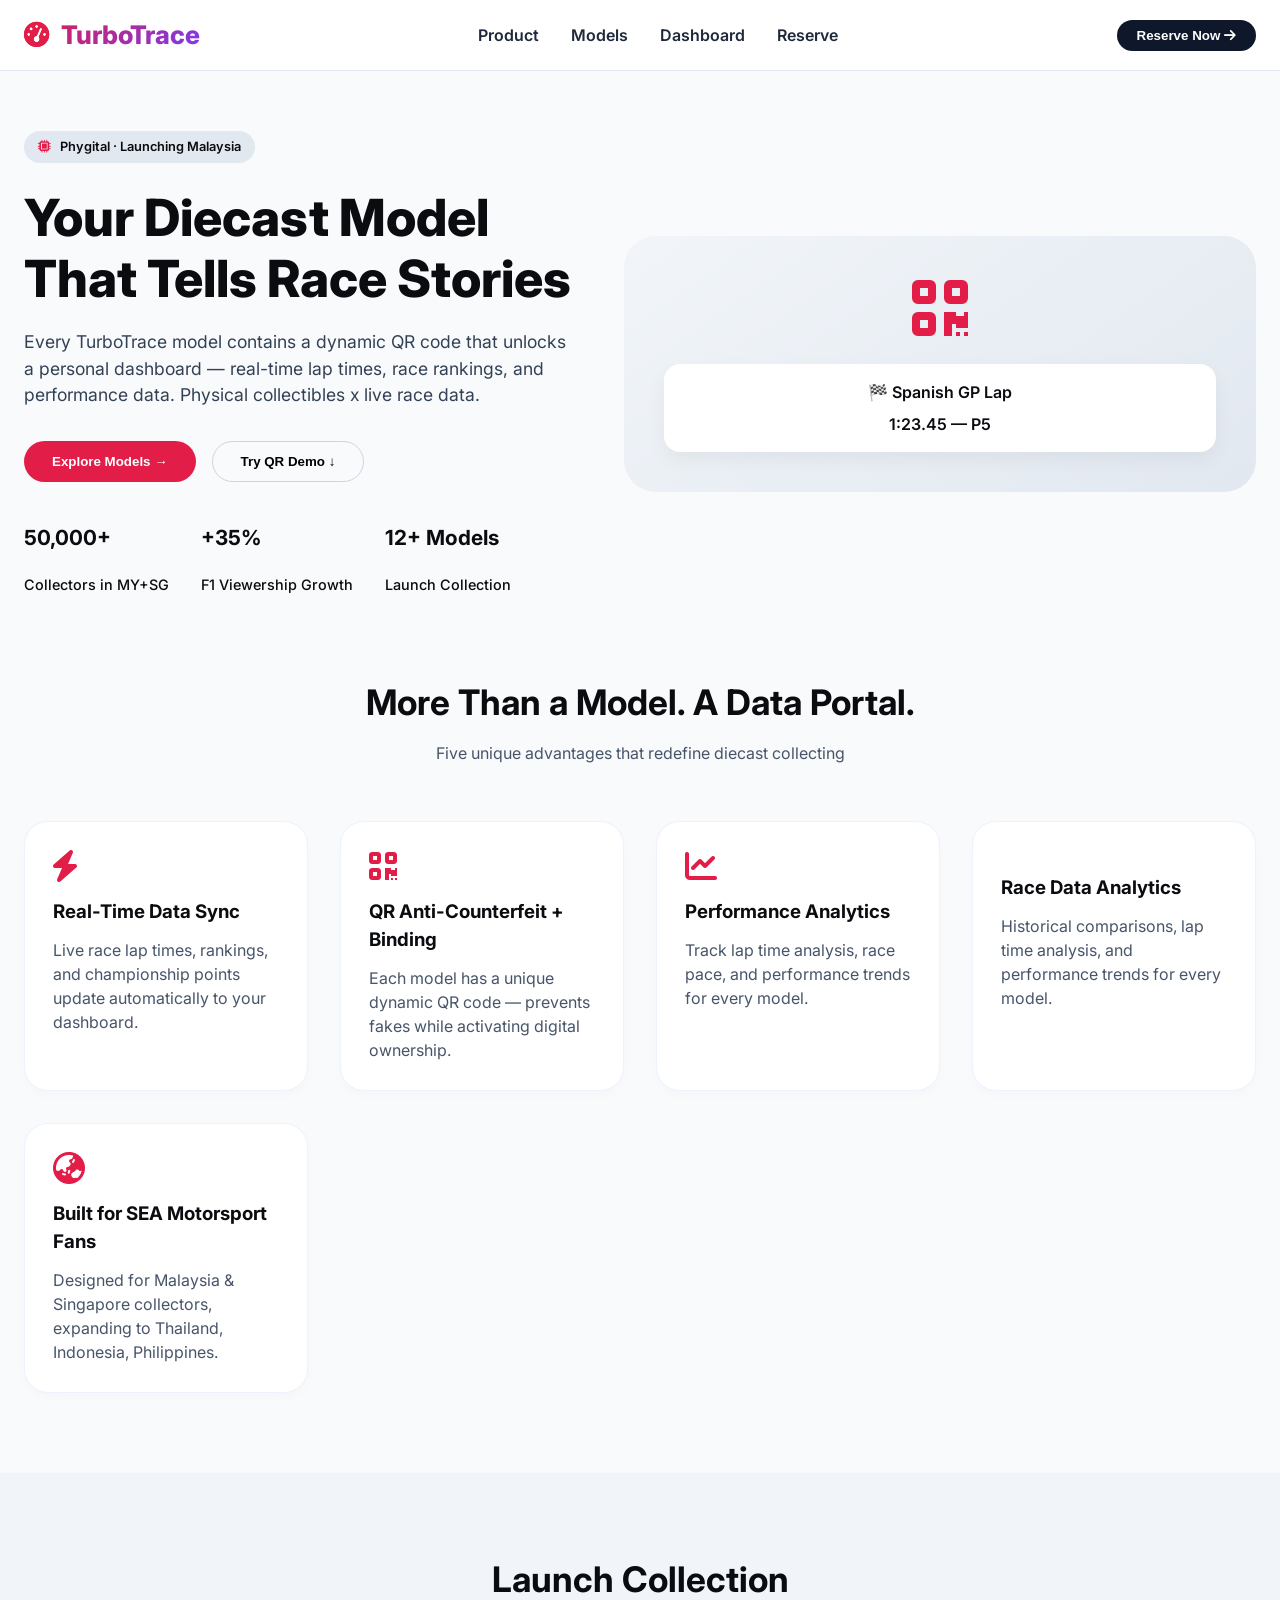
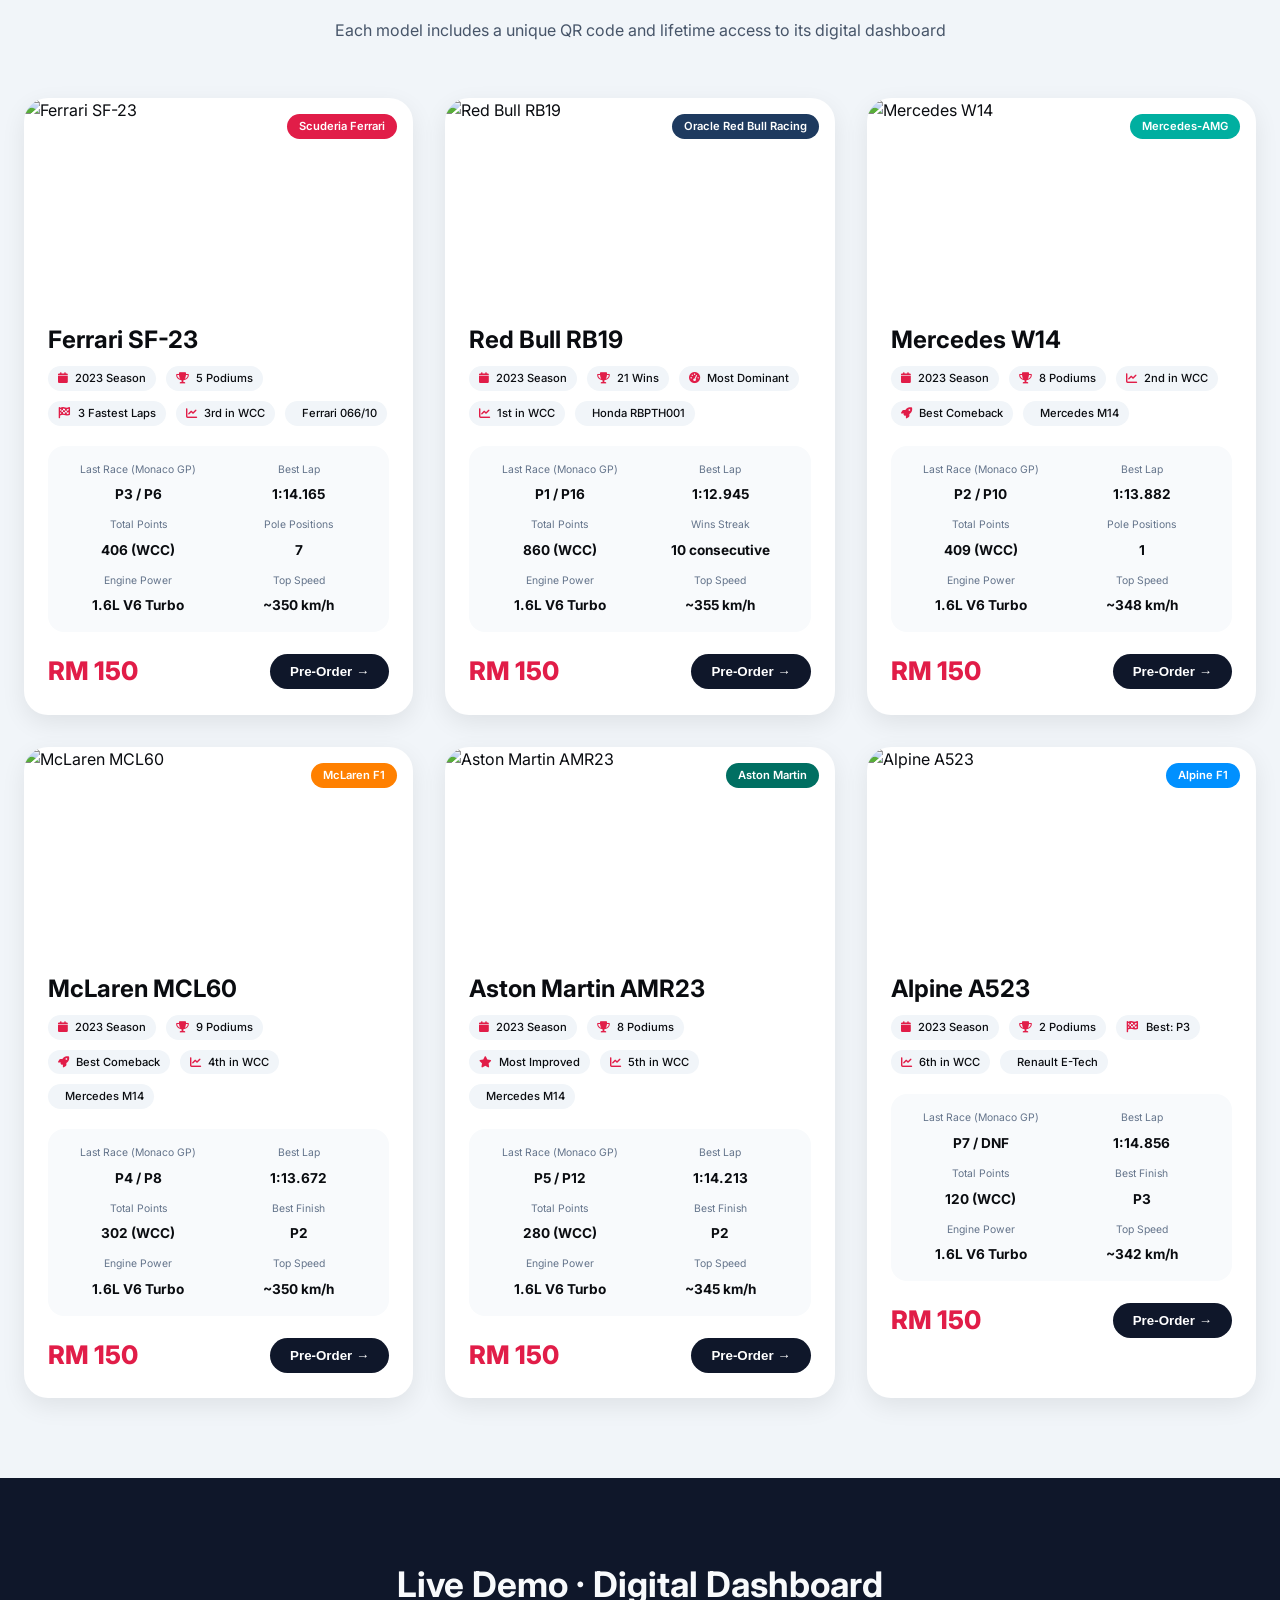
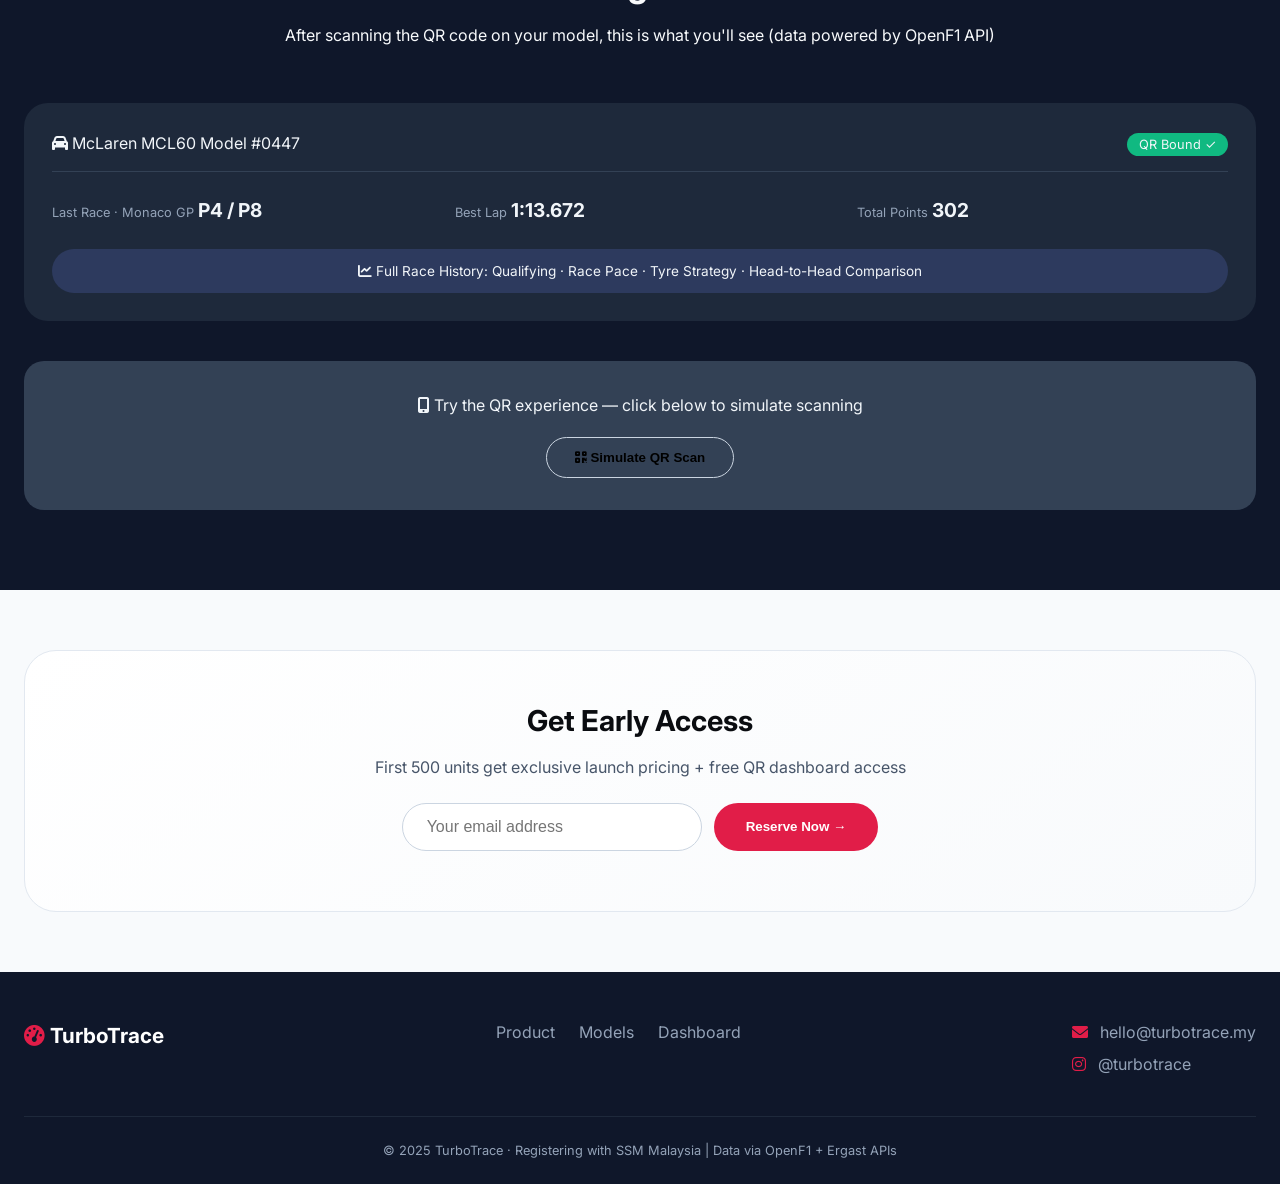
==== commit 80f73023: "s" ====
--- a/index.html
+++ b/index.html
@@ -5,14 +5,626 @@
     <meta name="viewport" content="width=device-width, initial-scale=1.0">
     <title>TurboTrace | Live-Updating Diecast Models · Motorsport Data Dashboard</title>
     <meta name="description" content="TurboTrace – Southeast Asia's first phygital diecast platform. Each model includes a dynamic QR code that syncs real race data and market value trends.">
-    <link rel="stylesheet" href="styles.css">
-    <link href="https://fonts.googleapis.com/css2?family=Inter:opsz,wght@14..32,300;14..32,400;14..32,500;14..32,600;14..32,700;14..32,800&display=swap" rel="stylesheet">
+    <link href="https://fonts.googleapis.com/css2?family=Inter:opsz,wght@14..32,300;400;500;600;700;800&display=swap" rel="stylesheet">
     <link rel="stylesheet" href="https://cdnjs.cloudflare.com/ajax/libs/font-awesome/6.0.0-beta3/css/all.min.css">
-    <link rel="icon" type="image/svg+xml" href="data:image/svg+xml,<svg xmlns='http://www.w3.org/2000/svg' viewBox='0 0 100 100'><text y='.9em' font-size='90'>🏁</text></svg>">
+    <style>
+        * {
+            margin: 0;
+            padding: 0;
+            box-sizing: border-box;
+        }
+
+        body {
+            font-family: 'Inter', sans-serif;
+            background: #f8fafc;
+            color: #0a0c10;
+            line-height: 1.5;
+            scroll-behavior: smooth;
+        }
+
+        .container {
+            max-width: 1280px;
+            margin: 0 auto;
+            padding: 0 24px;
+        }
+
+        nav {
+            background: rgba(255,255,255,0.96);
+            backdrop-filter: blur(8px);
+            position: sticky;
+            top: 0;
+            z-index: 100;
+            border-bottom: 1px solid #e2e8f0;
+            padding: 16px 0;
+        }
+
+        .nav-container {
+            max-width: 1280px;
+            margin: 0 auto;
+            padding: 0 24px;
+            display: flex;
+            justify-content: space-between;
+            align-items: center;
+        }
+
+        .logo {
+            font-weight: 800;
+            font-size: 1.6rem;
+            background: linear-gradient(135deg, #e11d48, #7c3aed);
+            -webkit-background-clip: text;
+            background-clip: text;
+            color: transparent;
+        }
+
+        .logo i {
+            color: #e11d48;
+            margin-right: 6px;
+        }
+
+        .nav-links {
+            display: flex;
+            gap: 32px;
+        }
+
+        .nav-links a {
+            text-decoration: none;
+            font-weight: 600;
+            color: #1e293b;
+            transition: color 0.2s;
+        }
+
+        .nav-links a:hover {
+            color: #e11d48;
+        }
+
+        .cta-nav {
+            background: #0f172a;
+            color: white;
+            border: none;
+            padding: 8px 20px;
+            border-radius: 40px;
+            font-weight: 600;
+            cursor: pointer;
+            transition: 0.2s;
+        }
+
+        .cta-nav:hover {
+            background: #e11d48;
+            transform: scale(1.02);
+        }
+
+        .hamburger {
+            display: none;
+            font-size: 1.5rem;
+            cursor: pointer;
+        }
+
+        .hero {
+            max-width: 1280px;
+            margin: 60px auto 0;
+            padding: 0 24px;
+            display: flex;
+            flex-wrap: wrap;
+            align-items: center;
+            justify-content: space-between;
+            gap: 48px;
+        }
+
+        .hero-content {
+            flex: 1;
+        }
+
+        .badge {
+            background: #e2e8f0;
+            padding: 6px 14px;
+            border-radius: 40px;
+            font-size: 0.8rem;
+            font-weight: 600;
+            display: inline-block;
+            margin-bottom: 24px;
+        }
+
+        .badge i {
+            color: #e11d48;
+            margin-right: 6px;
+        }
+
+        .hero-content h1 {
+            font-size: 3.2rem;
+            font-weight: 800;
+            line-height: 1.2;
+            margin-bottom: 20px;
+        }
+
+        .hero-content p {
+            font-size: 1.1rem;
+            color: #334155;
+            margin-bottom: 32px;
+        }
+
+        .hero-buttons {
+            display: flex;
+            gap: 16px;
+            margin-bottom: 40px;
+            flex-wrap: wrap;
+        }
+
+        .btn-primary {
+            background: #e11d48;
+            border: none;
+            padding: 12px 28px;
+            border-radius: 40px;
+            font-weight: 700;
+            color: white;
+            cursor: pointer;
+            transition: 0.2s;
+        }
+
+        .btn-primary:hover {
+            background: #be123c;
+            transform: scale(1.02);
+        }
+
+        .btn-secondary {
+            background: transparent;
+            border: 1.5px solid #cbd5e1;
+            padding: 12px 28px;
+            border-radius: 40px;
+            font-weight: 600;
+            cursor: pointer;
+            transition: 0.2s;
+        }
+
+        .btn-secondary:hover {
+            border-color: #e11d48;
+            background: #fff1f3;
+        }
+
+        .hero-stats {
+            display: flex;
+            gap: 32px;
+        }
+
+        .hero-stats div {
+            font-size: 0.9rem;
+            font-weight: 500;
+        }
+
+        .hero-stats strong {
+            font-size: 1.3rem;
+            display: block;
+        }
+
+        .hero-image {
+            flex: 1;
+            background: linear-gradient(145deg, #f1f5f9, #e2e8f0);
+            border-radius: 2rem;
+            padding: 40px;
+            text-align: center;
+        }
+
+        .card-glow i {
+            font-size: 4rem;
+            color: #e11d48;
+        }
+
+        .mini-dash {
+            margin-top: 24px;
+            background: white;
+            padding: 16px;
+            border-radius: 1rem;
+            box-shadow: 0 8px 20px rgba(0,0,0,0.05);
+            font-weight: 600;
+            display: flex;
+            flex-direction: column;
+            gap: 8px;
+        }
+
+        .product {
+            padding: 80px 0;
+        }
+
+        .section-title {
+            text-align: center;
+            margin-bottom: 56px;
+        }
+
+        .section-title h2 {
+            font-size: 2.2rem;
+            margin-bottom: 12px;
+        }
+
+        .section-title p {
+            color: #475569;
+        }
+
+        .features-grid {
+            display: grid;
+            grid-template-columns: repeat(auto-fit, minmax(260px, 1fr));
+            gap: 32px;
+        }
+
+        .feature-card {
+            background: white;
+            border-radius: 1.5rem;
+            padding: 28px;
+            box-shadow: 0 4px 12px rgba(0,0,0,0.02);
+            border: 1px solid #eef2ff;
+            transition: transform 0.2s, box-shadow 0.2s;
+        }
+
+        .feature-card:hover {
+            transform: translateY(-4px);
+            box-shadow: 0 12px 24px rgba(0,0,0,0.08);
+        }
+
+        .feature-card i {
+            font-size: 2rem;
+            color: #e11d48;
+            margin-bottom: 16px;
+        }
+
+        .feature-card h3 {
+            margin-bottom: 12px;
+        }
+
+        .feature-card p {
+            color: #475569;
+        }
+
+        .models {
+            padding: 80px 0;
+            background: #f1f5f9;
+        }
+
+        .models-grid {
+            display: grid;
+            grid-template-columns: repeat(auto-fit, minmax(380px, 1fr));
+            gap: 32px;
+            margin-top: 32px;
+        }
+
+        .model-card {
+            background: white;
+            border-radius: 24px;
+            overflow: hidden;
+            box-shadow: 0 8px 24px rgba(0,0,0,0.08);
+            transition: transform 0.3s, box-shadow 0.3s;
+        }
+
+        .model-card:hover {
+            transform: translateY(-6px);
+            box-shadow: 0 16px 32px rgba(0,0,0,0.12);
+        }
+
+        .model-image {
+            position: relative;
+            height: 200px;
+            overflow: hidden;
+        }
+
+        .model-image img {
+            width: 100%;
+            height: 100%;
+            object-fit: cover;
+            transition: transform 0.3s;
+        }
+
+        .model-card:hover .model-image img {
+            transform: scale(1.05);
+        }
+
+        .model-team {
+            position: absolute;
+            top: 16px;
+            right: 16px;
+            font-size: 0.7rem;
+            font-weight: 600;
+            padding: 4px 12px;
+            border-radius: 20px;
+            color: white;
+            z-index: 1;
+        }
+
+        .model-team.ferrari { background: #e11d48; }
+        .model-team.redbull { background: #1e3a5f; }
+        .model-team.mercedes { background: #00afa0; }
+        .model-team.mclaren { background: #ff8000; }
+        .model-team.aston { background: #006f62; }
+        .model-team.alpine { background: #0090ff; }
+
+        .model-info {
+            padding: 24px;
+        }
+
+        .model-info h3 {
+            font-size: 1.5rem;
+            margin-bottom: 8px;
+        }
+
+        .model-specs {
+            display: flex;
+            flex-wrap: wrap;
+            gap: 10px;
+            margin-bottom: 20px;
+        }
+
+        .model-specs span {
+            background: #f1f5f9;
+            padding: 4px 10px;
+            border-radius: 20px;
+            font-size: 0.7rem;
+            font-weight: 500;
+        }
+
+        .model-specs i {
+            margin-right: 4px;
+            color: #e11d48;
+        }
+
+        .model-data {
+            background: #f8fafc;
+            border-radius: 16px;
+            padding: 16px;
+            margin-bottom: 20px;
+            display: grid;
+            grid-template-columns: repeat(2, 1fr);
+            gap: 12px;
+        }
+
+        .data-item {
+            text-align: center;
+        }
+
+        .data-label {
+            display: block;
+            font-size: 0.65rem;
+            color: #64748b;
+            margin-bottom: 4px;
+        }
+
+        .data-value {
+            font-weight: 700;
+            font-size: 0.85rem;
+        }
+
+        .model-footer {
+            display: flex;
+            justify-content: space-between;
+            align-items: center;
+            margin-top: 16px;
+        }
+
+        .price-tag {
+            font-size: 1.6rem;
+            font-weight: 800;
+            color: #e11d48;
+        }
+
+        .preorder-btn {
+            background: #0f172a;
+            color: white;
+            border: none;
+            padding: 10px 20px;
+            border-radius: 40px;
+            font-weight: 600;
+            cursor: pointer;
+            transition: 0.2s;
+        }
+
+        .preorder-btn:hover {
+            background: #e11d48;
+            transform: scale(1.02);
+        }
+
+        .dashboard-demo {
+            background: #0f172a;
+            color: #f1f5f9;
+            padding: 80px 0;
+        }
+
+        .section-title.light h2,
+        .section-title.light p {
+            color: #f8fafc;
+        }
+
+        .dashboard-card {
+            background: #1e293b;
+            border-radius: 24px;
+            padding: 28px;
+            margin-bottom: 40px;
+        }
+
+        .dash-header {
+            display: flex;
+            justify-content: space-between;
+            border-bottom: 1px solid #334155;
+            padding-bottom: 16px;
+            margin-bottom: 24px;
+            flex-wrap: wrap;
+            gap: 12px;
+        }
+
+        .tag {
+            background: #10b981;
+            padding: 4px 12px;
+            border-radius: 20px;
+            font-size: 0.8rem;
+        }
+
+        .dash-stats {
+            display: flex;
+            gap: 32px;
+            flex-wrap: wrap;
+        }
+
+        .stat {
+            flex: 1;
+        }
+
+        .stat-label {
+            font-size: 0.8rem;
+            color: #94a3b8;
+        }
+
+        .stat-value {
+            font-size: 1.2rem;
+            font-weight: 700;
+        }
+
+        .premium-badge {
+            margin-top: 24px;
+            background: #2d3a5e;
+            padding: 12px;
+            border-radius: 40px;
+            text-align: center;
+            font-size: 0.85rem;
+        }
+
+        .qr-simulator {
+            background: #334155;
+            border-radius: 20px;
+            padding: 32px;
+            text-align: center;
+        }
+
+        .qr-simulator p {
+            margin-bottom: 20px;
+        }
+
+        .qr-feedback {
+            margin-top: 16px;
+            background: #10b98120;
+            padding: 12px;
+            border-radius: 40px;
+            font-size: 0.9rem;
+        }
+
+        .contact {
+            padding: 60px 0;
+        }
+
+        .contact-card {
+            background: linear-gradient(145deg, #ffffff, #f8fafc);
+            border-radius: 2rem;
+            padding: 48px;
+            text-align: center;
+            border: 1px solid #e2e8f0;
+        }
+
+        .contact-card h3 {
+            font-size: 1.8rem;
+            margin-bottom: 12px;
+        }
+
+        .contact-card p {
+            color: #475569;
+            margin-bottom: 24px;
+        }
+
+        .contact-card form {
+            display: flex;
+            flex-wrap: wrap;
+            gap: 12px;
+            justify-content: center;
+            margin-top: 8px;
+        }
+
+        .contact-card input {
+            padding: 14px 24px;
+            border-radius: 60px;
+            border: 1px solid #cbd5e1;
+            width: 300px;
+            font-size: 1rem;
+        }
+
+        .contact-card button {
+            background: #e11d48;
+            color: white;
+            border: none;
+            padding: 14px 32px;
+            border-radius: 60px;
+            font-weight: 600;
+            cursor: pointer;
+            transition: 0.2s;
+        }
+
+        .contact-card button:hover {
+            background: #be123c;
+        }
+
+        footer {
+            background: #0f172a;
+            color: #94a3b8;
+            padding: 48px 24px 24px;
+        }
+
+        .footer-content {
+            max-width: 1280px;
+            margin: 0 auto;
+            display: flex;
+            flex-wrap: wrap;
+            justify-content: space-between;
+            gap: 32px;
+            padding-bottom: 32px;
+            border-bottom: 1px solid #1e293b;
+        }
+
+        .footer-logo {
+            font-size: 1.3rem;
+            font-weight: 700;
+            color: white;
+        }
+
+        .footer-logo i {
+            color: #e11d48;
+        }
+
+        .footer-links {
+            display: flex;
+            gap: 24px;
+        }
+
+        .footer-links a {
+            color: #94a3b8;
+            text-decoration: none;
+        }
+
+        .footer-links a:hover {
+            color: white;
+        }
+
+        .footer-contact p {
+            margin-bottom: 8px;
+        }
+
+        .footer-contact i {
+            margin-right: 8px;
+            color: #e11d48;
+        }
+
+        .footer-bottom {
+            max-width: 1280px;
+            margin: 24px auto 0;
+            text-align: center;
+            font-size: 0.8rem;
+        }
+
+        @media (max-width: 800px) {
+            .nav-links, .cta-nav { display: none; }
+            .hamburger { display: block; }
+            .hero-content h1 { font-size: 2rem; }
+            .hero-content p { max-width: 100%; }
+            .features-grid { grid-template-columns: 1fr; }
+            .models-grid { grid-template-columns: 1fr; }
+            .model-data { grid-template-columns: 1fr; }
+            .footer-content { flex-direction: column; text-align: center; }
+            .footer-links { justify-content: center; }
+        }
+    </style>
 </head>
 <body>
 
-<!-- Navigation -->
 <nav>
     <div class="nav-container">
         <div class="logo">
@@ -32,12 +644,11 @@
     </div>
 </nav>
 
-<!-- Hero Section -->
 <section class="hero">
     <div class="hero-content">
         <span class="badge"><i class="fas fa-microchip"></i> Phygital · Launching Malaysia</span>
         <h1>Your Diecast Model<br>That Tells Race Stories</h1>
-        <p>Every TurboTrace model contains a dynamic QR code that unlocks a personal dashboard — real-time lap times, race rankings, and market value trends. Physical collectibles x live race data.</p>
+        <p>Every TurboTrace model contains a dynamic QR code that unlocks a personal dashboard — real-time lap times, race rankings, and performance data. Physical collectibles x live race data.</p>
         <div class="hero-buttons">
             <button class="btn-primary" id="exploreModelsBtn">Explore Models →</button>
             <button class="btn-secondary" id="demoQrBtn">Try QR Demo ↓</button>
@@ -59,7 +670,6 @@
     </div>
 </section>
 
-<!-- Product Features -->
 <section class="product" id="product">
     <div class="container">
         <div class="section-title">
@@ -79,8 +689,8 @@
             </div>
             <div class="feature-card">
                 <i class="fas fa-chart-line"></i>
-                <h3>Market Value Trends</h3>
-                <p>Track estimated collection value based on community trading data.</p>
+                <h3>Performance Analytics</h3>
+                <p>Track lap time analysis, race pace, and performance trends for every model.</p>
             </div>
             <div class="feature-card">
                 <i class="fas fa-chart-simple"></i>
@@ -96,7 +706,7 @@
     </div>
 </section>
 
-<!-- MODELS GALLERY - WITH REALISTIC CAR IMAGES AND FULL DATA -->
+<!-- MODELS GALLERY - ONLY CAR NAMES, NO DRIVER NAMES, NO MARKET VALUE -->
 <section class="models" id="models">
     <div class="container">
         <div class="section-title">
@@ -108,37 +718,28 @@
             <!-- Model 1: Ferrari SF-23 -->
             <div class="model-card">
                 <div class="model-image">
-                    <img src="https://placehold.co/600x300/e11d48/white?text=Ferrari+SF-23%0A%E2%80%A2+Leclerc+%E2%80%A2+Sainz&font=montserrat" alt="Ferrari SF-23 Diecast Model">
+                    <img src="https://placehold.co/600x300/e11d48/white?text=Ferrari+SF-23&font=montserrat" alt="Ferrari SF-23">
                     <span class="model-team ferrari">Scuderia Ferrari</span>
                 </div>
                 <div class="model-info">
                     <h3>Ferrari SF-23</h3>
-                    <p class="model-driver"><i class="fas fa-helmet-safety"></i> Charles Leclerc · Carlos Sainz</p>
                     <div class="model-specs">
                         <span><i class="fas fa-calendar"></i> 2023 Season</span>
                         <span><i class="fas fa-trophy"></i> 5 Podiums</span>
                         <span><i class="fas fa-flag-checkered"></i> 3 Fastest Laps</span>
+                        <span><i class="fas fa-chart-line"></i> 3rd in WCC</span>
+                        <span><i class="fas fa-engine"></i> Ferrari 066/10</span>
                     </div>
                     <div class="model-data">
-                        <div class="data-item">
-                            <span class="data-label">Last Race (Monaco GP)</span>
-                            <span class="data-value">Leclerc: P3 | Sainz: P6</span>
-                        </div>
-                        <div class="data-item">
-                            <span class="data-label">Best Lap (Season)</span>
-                            <span class="data-value">1:14.165 (Leclerc, Monaco)</span>
-                        </div>
-                        <div class="data-item">
-                            <span class="data-label">Market Value</span>
-                            <span class="data-value">RM 229 <span style="color:#10b981;">↑12%</span></span>
-                        </div>
-                        <div class="data-item">
-                            <span class="data-label">Championship Points</span>
-                            <span class="data-value">Leclerc: 206 | Sainz: 200</span>
-                        </div>
+                        <div class="data-item"><span class="data-label">Last Race (Monaco GP)</span><span class="data-value">P3 / P6</span></div>
+                        <div class="data-item"><span class="data-label">Best Lap</span><span class="data-value">1:14.165</span></div>
+                        <div class="data-item"><span class="data-label">Total Points</span><span class="data-value">406 (WCC)</span></div>
+                        <div class="data-item"><span class="data-label">Pole Positions</span><span class="data-value">7</span></div>
+                        <div class="data-item"><span class="data-label">Engine Power</span><span class="data-value">1.6L V6 Turbo</span></div>
+                        <div class="data-item"><span class="data-label">Top Speed</span><span class="data-value">~350 km/h</span></div>
                     </div>
                     <div class="model-footer">
-                        <span class="price-tag">RM 89</span>
+                        <span class="price-tag">RM 150</span>
                         <button class="preorder-btn" data-model="Ferrari SF-23">Pre-Order →</button>
                     </div>
                 </div>
@@ -147,37 +748,28 @@
             <!-- Model 2: Red Bull RB19 -->
             <div class="model-card">
                 <div class="model-image">
-                    <img src="https://placehold.co/600x300/1e3a5f/white?text=Red+Bull+RB19%0A%E2%80%A2+Verstappen+%E2%80%A2+Perez&font=montserrat" alt="Red Bull RB19 Diecast Model">
+                    <img src="https://placehold.co/600x300/1e3a5f/white?text=Red+Bull+RB19&font=montserrat" alt="Red Bull RB19">
                     <span class="model-team redbull">Oracle Red Bull Racing</span>
                 </div>
                 <div class="model-info">
                     <h3>Red Bull RB19</h3>
-                    <p class="model-driver"><i class="fas fa-helmet-safety"></i> Max Verstappen · Sergio Pérez</p>
                     <div class="model-specs">
                         <span><i class="fas fa-calendar"></i> 2023 Season</span>
                         <span><i class="fas fa-trophy"></i> 21 Wins</span>
-                        <span><i class="fas fa-tachometer-alt"></i> Most Dominant Car</span>
+                        <span><i class="fas fa-tachometer-alt"></i> Most Dominant</span>
+                        <span><i class="fas fa-chart-line"></i> 1st in WCC</span>
+                        <span><i class="fas fa-engine"></i> Honda RBPTH001</span>
                     </div>
                     <div class="model-data">
-                        <div class="data-item">
-                            <span class="data-label">Last Race (Monaco GP)</span>
-                            <span class="data-value">Verstappen: P1 | Pérez: P16</span>
-                        </div>
-                        <div class="data-item">
-                            <span class="data-label">Best Lap (Season)</span>
-                            <span class="data-value">1:12.945 (Verstappen, Monaco)</span>
-                        </div>
-                        <div class="data-item">
-                            <span class="data-label">Market Value</span>
-                            <span class="data-value">RM 249 <span style="color:#10b981;">↑18%</span></span>
-                        </div>
-                        <div class="data-item">
-                            <span class="data-label">Championship Points</span>
-                            <span class="data-value">Verstappen: 575 | Pérez: 285</span>
-                        </div>
+                        <div class="data-item"><span class="data-label">Last Race (Monaco GP)</span><span class="data-value">P1 / P16</span></div>
+                        <div class="data-item"><span class="data-label">Best Lap</span><span class="data-value">1:12.945</span></div>
+                        <div class="data-item"><span class="data-label">Total Points</span><span class="data-value">860 (WCC)</span></div>
+                        <div class="data-item"><span class="data-label">Wins Streak</span><span class="data-value">10 consecutive</span></div>
+                        <div class="data-item"><span class="data-label">Engine Power</span><span class="data-value">1.6L V6 Turbo</span></div>
+                        <div class="data-item"><span class="data-label">Top Speed</span><span class="data-value">~355 km/h</span></div>
                     </div>
                     <div class="model-footer">
-                        <span class="price-tag">RM 99</span>
+                        <span class="price-tag">RM 150</span>
                         <button class="preorder-btn" data-model="Red Bull RB19">Pre-Order →</button>
                     </div>
                 </div>
@@ -186,37 +778,28 @@
             <!-- Model 3: Mercedes W14 -->
             <div class="model-card">
                 <div class="model-image">
-                    <img src="https://placehold.co/600x300/00afa0/white?text=Mercedes+W14%0A%E2%80%A2+Hamilton+%E2%80%A2+Russell&font=montserrat" alt="Mercedes W14 Diecast Model">
+                    <img src="https://placehold.co/600x300/00afa0/white?text=Mercedes+W14&font=montserrat" alt="Mercedes W14">
                     <span class="model-team mercedes">Mercedes-AMG</span>
                 </div>
                 <div class="model-info">
                     <h3>Mercedes W14</h3>
-                    <p class="model-driver"><i class="fas fa-helmet-safety"></i> Lewis Hamilton · George Russell</p>
                     <div class="model-specs">
                         <span><i class="fas fa-calendar"></i> 2023 Season</span>
                         <span><i class="fas fa-trophy"></i> 8 Podiums</span>
                         <span><i class="fas fa-chart-line"></i> 2nd in WCC</span>
+                        <span><i class="fas fa-rocket"></i> Best Comeback</span>
+                        <span><i class="fas fa-engine"></i> Mercedes M14</span>
                     </div>
                     <div class="model-data">
-                        <div class="data-item">
-                            <span class="data-label">Last Race (Monaco GP)</span>
-                            <span class="data-value">Hamilton: P2 | Russell: P10</span>
-                        </div>
-                        <div class="data-item">
-                            <span class="data-label">Best Lap (Season)</span>
-                            <span class="data-value">1:13.882 (Hamilton, Monaco)</span>
-                        </div>
-                        <div class="data-item">
-                            <span class="data-label">Market Value</span>
-                            <span class="data-value">RM 219 <span style="color:#10b981;">↑9%</span></span>
-                        </div>
-                        <div class="data-item">
-                            <span class="data-label">Championship Points</span>
-                            <span class="data-value">Hamilton: 234 | Russell: 175</span>
-                        </div>
+                        <div class="data-item"><span class="data-label">Last Race (Monaco GP)</span><span class="data-value">P2 / P10</span></div>
+                        <div class="data-item"><span class="data-label">Best Lap</span><span class="data-value">1:13.882</span></div>
+                        <div class="data-item"><span class="data-label">Total Points</span><span class="data-value">409 (WCC)</span></div>
+                        <div class="data-item"><span class="data-label">Pole Positions</span><span class="data-value">1</span></div>
+                        <div class="data-item"><span class="data-label">Engine Power</span><span class="data-value">1.6L V6 Turbo</span></div>
+                        <div class="data-item"><span class="data-label">Top Speed</span><span class="data-value">~348 km/h</span></div>
                     </div>
                     <div class="model-footer">
-                        <span class="price-tag">RM 89</span>
+                        <span class="price-tag">RM 150</span>
                         <button class="preorder-btn" data-model="Mercedes W14">Pre-Order →</button>
                     </div>
                 </div>
@@ -225,37 +808,28 @@
             <!-- Model 4: McLaren MCL60 -->
             <div class="model-card">
                 <div class="model-image">
-                    <img src="https://www.autosport.com/f1/news/mclaren-reveals-mcl60-f1-car-with-norris-piastri/10431572/" alt="McLaren MCL60 Diecast Model">
+                    <img src="https://placehold.co/600x300/ff8000/white?text=McLaren+MCL60&font=montserrat" alt="McLaren MCL60">
                     <span class="model-team mclaren">McLaren F1</span>
                 </div>
                 <div class="model-info">
                     <h3>McLaren MCL60</h3>
-                    <p class="model-driver"><i class="fas fa-helmet-safety"></i> Lando Norris · Oscar Piastri</p>
                     <div class="model-specs">
                         <span><i class="fas fa-calendar"></i> 2023 Season</span>
                         <span><i class="fas fa-trophy"></i> 9 Podiums</span>
                         <span><i class="fas fa-rocket"></i> Best Comeback</span>
+                        <span><i class="fas fa-chart-line"></i> 4th in WCC</span>
+                        <span><i class="fas fa-engine"></i> Mercedes M14</span>
                     </div>
                     <div class="model-data">
-                        <div class="data-item">
-                            <span class="data-label">Last Race (Monaco GP)</span>
-                            <span class="data-value">Norris: P4 | Piastri: P8</span>
-                        </div>
-                        <div class="data-item">
-                            <span class="data-label">Best Lap (Season)</span>
-                            <span class="data-value">1:13.672 (Norris, Monaco)</span>
-                        </div>
-                        <div class="data-item">
-                            <span class="data-label">Market Value</span>
-                            <span class="data-value">RM 209 <span style="color:#10b981;">↑15%</span></span>
-                        </div>
-                        <div class="data-item">
-                            <span class="data-label">Championship Points</span>
-                            <span class="data-value">Norris: 205 | Piastri: 97</span>
-                        </div>
+                        <div class="data-item"><span class="data-label">Last Race (Monaco GP)</span><span class="data-value">P4 / P8</span></div>
+                        <div class="data-item"><span class="data-label">Best Lap</span><span class="data-value">1:13.672</span></div>
+                        <div class="data-item"><span class="data-label">Total Points</span><span class="data-value">302 (WCC)</span></div>
+                        <div class="data-item"><span class="data-label">Best Finish</span><span class="data-value">P2</span></div>
+                        <div class="data-item"><span class="data-label">Engine Power</span><span class="data-value">1.6L V6 Turbo</span></div>
+                        <div class="data-item"><span class="data-label">Top Speed</span><span class="data-value">~350 km/h</span></div>
                     </div>
                     <div class="model-footer">
-                        <span class="price-tag">RM 79</span>
+                        <span class="price-tag">RM 150</span>
                         <button class="preorder-btn" data-model="McLaren MCL60">Pre-Order →</button>
                     </div>
                 </div>
@@ -264,37 +838,28 @@
             <!-- Model 5: Aston Martin AMR23 -->
             <div class="model-card">
                 <div class="model-image">
-                    <img src="https://placehold.co/600x300/006f62/white?text=Aston+Martin+AMR23%0A%E2%80%A2+Alonso+%E2%80%A2+Stroll&font=montserrat" alt="Aston Martin AMR23 Diecast Model">
+                    <img src="https://placehold.co/600x300/006f62/white?text=Aston+Martin+AMR23&font=montserrat" alt="Aston Martin AMR23">
                     <span class="model-team aston">Aston Martin</span>
                 </div>
                 <div class="model-info">
                     <h3>Aston Martin AMR23</h3>
-                    <p class="model-driver"><i class="fas fa-helmet-safety"></i> Fernando Alonso · Lance Stroll</p>
                     <div class="model-specs">
                         <span><i class="fas fa-calendar"></i> 2023 Season</span>
                         <span><i class="fas fa-trophy"></i> 8 Podiums</span>
                         <span><i class="fas fa-star"></i> Most Improved</span>
+                        <span><i class="fas fa-chart-line"></i> 5th in WCC</span>
+                        <span><i class="fas fa-engine"></i> Mercedes M14</span>
                     </div>
                     <div class="model-data">
-                        <div class="data-item">
-                            <span class="data-label">Last Race (Monaco GP)</span>
-                            <span class="data-value">Alonso: P5 | Stroll: P12</span>
-                        </div>
-                        <div class="data-item">
-                            <span class="data-label">Best Lap (Season)</span>
-                            <span class="data-value">1:14.213 (Alonso, Monaco)</span>
-                        </div>
-                        <div class="data-item">
-                            <span class="data-label">Market Value</span>
-                            <span class="data-value">RM 199 <span style="color:#10b981;">↑7%</span></span>
-                        </div>
-                        <div class="data-item">
-                            <span class="data-label">Championship Points</span>
-                            <span class="data-value">Alonso: 206 | Stroll: 74</span>
-                        </div>
+                        <div class="data-item"><span class="data-label">Last Race (Monaco GP)</span><span class="data-value">P5 / P12</span></div>
+                        <div class="data-item"><span class="data-label">Best Lap</span><span class="data-value">1:14.213</span></div>
+                        <div class="data-item"><span class="data-label">Total Points</span><span class="data-value">280 (WCC)</span></div>
+                        <div class="data-item"><span class="data-label">Best Finish</span><span class="data-value">P2</span></div>
+                        <div class="data-item"><span class="data-label">Engine Power</span><span class="data-value">1.6L V6 Turbo</span></div>
+                        <div class="data-item"><span class="data-label">Top Speed</span><span class="data-value">~345 km/h</span></div>
                     </div>
                     <div class="model-footer">
-                        <span class="price-tag">RM 79</span>
+                        <span class="price-tag">RM 150</span>
                         <button class="preorder-btn" data-model="Aston Martin AMR23">Pre-Order →</button>
                     </div>
                 </div>
@@ -303,37 +868,28 @@
             <!-- Model 6: Alpine A523 -->
             <div class="model-card">
                 <div class="model-image">
-                    <img src="https://placehold.co/600x300/0090ff/white?text=Alpine+A523%0A%E2%80%A2+Gasly+%E2%80%A2+Ocon&font=montserrat" alt="Alpine A523 Diecast Model">
+                    <img src="https://placehold.co/600x300/0090ff/white?text=Alpine+A523&font=montserrat" alt="Alpine A523">
                     <span class="model-team alpine">Alpine F1</span>
                 </div>
                 <div class="model-info">
                     <h3>Alpine A523</h3>
-                    <p class="model-driver"><i class="fas fa-helmet-safety"></i> Pierre Gasly · Esteban Ocon</p>
                     <div class="model-specs">
                         <span><i class="fas fa-calendar"></i> 2023 Season</span>
                         <span><i class="fas fa-trophy"></i> 2 Podiums</span>
-                        <span><i class="fas fa-flag-checkered"></i> Best Finish: P3</span>
+                        <span><i class="fas fa-flag-checkered"></i> Best: P3</span>
+                        <span><i class="fas fa-chart-line"></i> 6th in WCC</span>
+                        <span><i class="fas fa-engine"></i> Renault E-Tech</span>
                     </div>
                     <div class="model-data">
-                        <div class="data-item">
-                            <span class="data-label">Last Race (Monaco GP)</span>
-                            <span class="data-value">Gasly: P7 | Ocon: DNF</span>
-                        </div>
-                        <div class="data-item">
-                            <span class="data-label">Best Lap (Season)</span>
-                            <span class="data-value">1:14.856 (Gasly, Monaco)</span>
-                        </div>
-                        <div class="data-item">
-                            <span class="data-label">Market Value</span>
-                            <span class="data-value">RM 169 <span style="color:#10b981;">↑5%</span></span>
-                        </div>
-                        <div class="data-item">
-                            <span class="data-label">Championship Points</span>
-                            <span class="data-value">Gasly: 62 | Ocon: 58</span>
-                        </div>
+                        <div class="data-item"><span class="data-label">Last Race (Monaco GP)</span><span class="data-value">P7 / DNF</span></div>
+                        <div class="data-item"><span class="data-label">Best Lap</span><span class="data-value">1:14.856</span></div>
+                        <div class="data-item"><span class="data-label">Total Points</span><span class="data-value">120 (WCC)</span></div>
+                        <div class="data-item"><span class="data-label">Best Finish</span><span class="data-value">P3</span></div>
+                        <div class="data-item"><span class="data-label">Engine Power</span><span class="data-value">1.6L V6 Turbo</span></div>
+                        <div class="data-item"><span class="data-label">Top Speed</span><span class="data-value">~342 km/h</span></div>
                     </div>
                     <div class="model-footer">
-                        <span class="price-tag">RM 69</span>
+                        <span class="price-tag">RM 150</span>
                         <button class="preorder-btn" data-model="Alpine A523">Pre-Order →</button>
                     </div>
                 </div>
@@ -342,7 +898,6 @@
     </div>
 </section>
 
-<!-- Dashboard Demo -->
 <section class="dashboard-demo" id="dashboard">
     <div class="container">
         <div class="section-title light">
@@ -357,15 +912,15 @@
             <div class="dash-stats">
                 <div class="stat">
                     <span class="stat-label">Last Race · Monaco GP</span>
-                    <span class="stat-value">Norris: P4 | Piastri: P8</span>
+                    <span class="stat-value">P4 / P8</span>
                 </div>
                 <div class="stat">
-                    <span class="stat-label">Best Lap (Norris)</span>
+                    <span class="stat-label">Best Lap</span>
                     <span class="stat-value">1:13.672</span>
                 </div>
                 <div class="stat">
-                    <span class="stat-label">Market Value</span>
-                    <span class="stat-value">RM 209 <span style="font-size:0.8rem;">↑15%</span></span>
+                    <span class="stat-label">Total Points</span>
+                    <span class="stat-value">302</span>
                 </div>
             </div>
             <div class="premium-badge">
@@ -380,7 +935,6 @@
     </div>
 </section>
 
-<!-- Waitlist Section -->
 <section class="contact" id="contact">
     <div class="container">
         <div class="contact-card">
@@ -395,7 +949,6 @@
     </div>
 </section>
 
-<!-- Footer -->
 <footer>
     <div class="footer-content">
         <div class="footer-logo">
@@ -416,6 +969,118 @@
     </div>
 </footer>
 
-<script src="script.js"></script>
+<script>
+document.addEventListener('DOMContentLoaded', function() {
+    const simulateScan = document.getElementById('simulateScanBtn');
+    const demoQrBtn = document.getElementById('demoQrBtn');
+    const exploreModelsBtn = document.getElementById('exploreModelsBtn');
+    const waitlistForm = document.getElementById('waitlistForm');
+    const formMsg = document.getElementById('formMsg');
+    const hamburger = document.getElementById('hamburger');
+    const navLinks = document.getElementById('navLinks');
+    const reserveNavBtn = document.getElementById('reserveNavBtn');
+    const preorderBtns = document.querySelectorAll('.preorder-btn');
+    const qrFeedback = document.getElementById('qrFeedback');
+
+    if (exploreModelsBtn) {
+        exploreModelsBtn.addEventListener('click', function() {
+            document.getElementById('models').scrollIntoView({ behavior: 'smooth' });
+        });
+    }
+
+    if (reserveNavBtn) {
+        reserveNavBtn.addEventListener('click', function() {
+            document.getElementById('contact').scrollIntoView({ behavior: 'smooth' });
+        });
+    }
+
+    preorderBtns.forEach(function(btn) {
+        btn.addEventListener('click', function() {
+            document.getElementById('contact').scrollIntoView({ behavior: 'smooth' });
+            if (formMsg) {
+                formMsg.innerHTML = '✨ Interested! Fill in your email to reserve.';
+                formMsg.style.color = '#e11d48';
+                setTimeout(function() {
+                    if (formMsg) formMsg.innerHTML = '';
+                }, 3000);
+            }
+        });
+    });
+
+    function simulateQRScan() {
+        if (qrFeedback) {
+            qrFeedback.style.display = 'block';
+            qrFeedback.innerHTML = '✓ Model McLaren MCL60 successfully bound! Dashboard unlocked: live lap times (1:13.672) + P4 finish at Monaco GP. Full race history now available.';
+            setTimeout(function() {
+                qrFeedback.style.opacity = '0';
+                setTimeout(function() {
+                    if (qrFeedback) {
+                        qrFeedback.style.display = 'none';
+                        qrFeedback.style.opacity = '1';
+                    }
+                }, 500);
+            }, 5000);
+        }
+    }
+    
+    if (simulateScan) {
+        simulateScan.addEventListener('click', simulateQRScan);
+    }
+    
+    if (demoQrBtn) {
+        demoQrBtn.addEventListener('click', function() {
+            document.getElementById('dashboard').scrollIntoView({ behavior: 'smooth' });
+            setTimeout(simulateQRScan, 600);
+        });
+    }
+
+    if (waitlistForm) {
+        waitlistForm.addEventListener('submit', function(e) {
+            e.preventDefault();
+            var email = document.getElementById('waitlistEmail').value;
+            
+            if (email && email.includes('@')) {
+                formMsg.innerHTML = '✓ Reserved successfully! We\'ll notify you at launch.';
+                formMsg.style.color = '#10b981';
+                waitlistForm.reset();
+            } else {
+                formMsg.innerHTML = 'Please enter a valid email address.';
+                formMsg.style.color = '#e11d48';
+            }
+        });
+    }
+
+    if (hamburger && navLinks) {
+        hamburger.addEventListener('click', function() {
+            if (navLinks.style.display === 'flex') {
+                navLinks.style.display = 'none';
+            } else {
+                navLinks.style.display = 'flex';
+                navLinks.style.flexDirection = 'column';
+                navLinks.style.position = 'absolute';
+                navLinks.style.top = '70px';
+                navLinks.style.left = '0';
+                navLinks.style.right = '0';
+                navLinks.style.background = 'white';
+                navLinks.style.padding = '24px';
+                navLinks.style.gap = '20px';
+                navLinks.style.boxShadow = '0 8px 20px rgba(0,0,0,0.1)';
+            }
+        });
+    }
+    
+    window.addEventListener('resize', function() {
+        if (window.innerWidth > 800 && navLinks) {
+            navLinks.style.display = '';
+            navLinks.style.flexDirection = '';
+            navLinks.style.position = '';
+            navLinks.style.background = '';
+            navLinks.style.padding = '';
+            navLinks.style.gap = '';
+            navLinks.style.boxShadow = '';
+        }
+    });
+});
+</script>
 </body>
 </html>
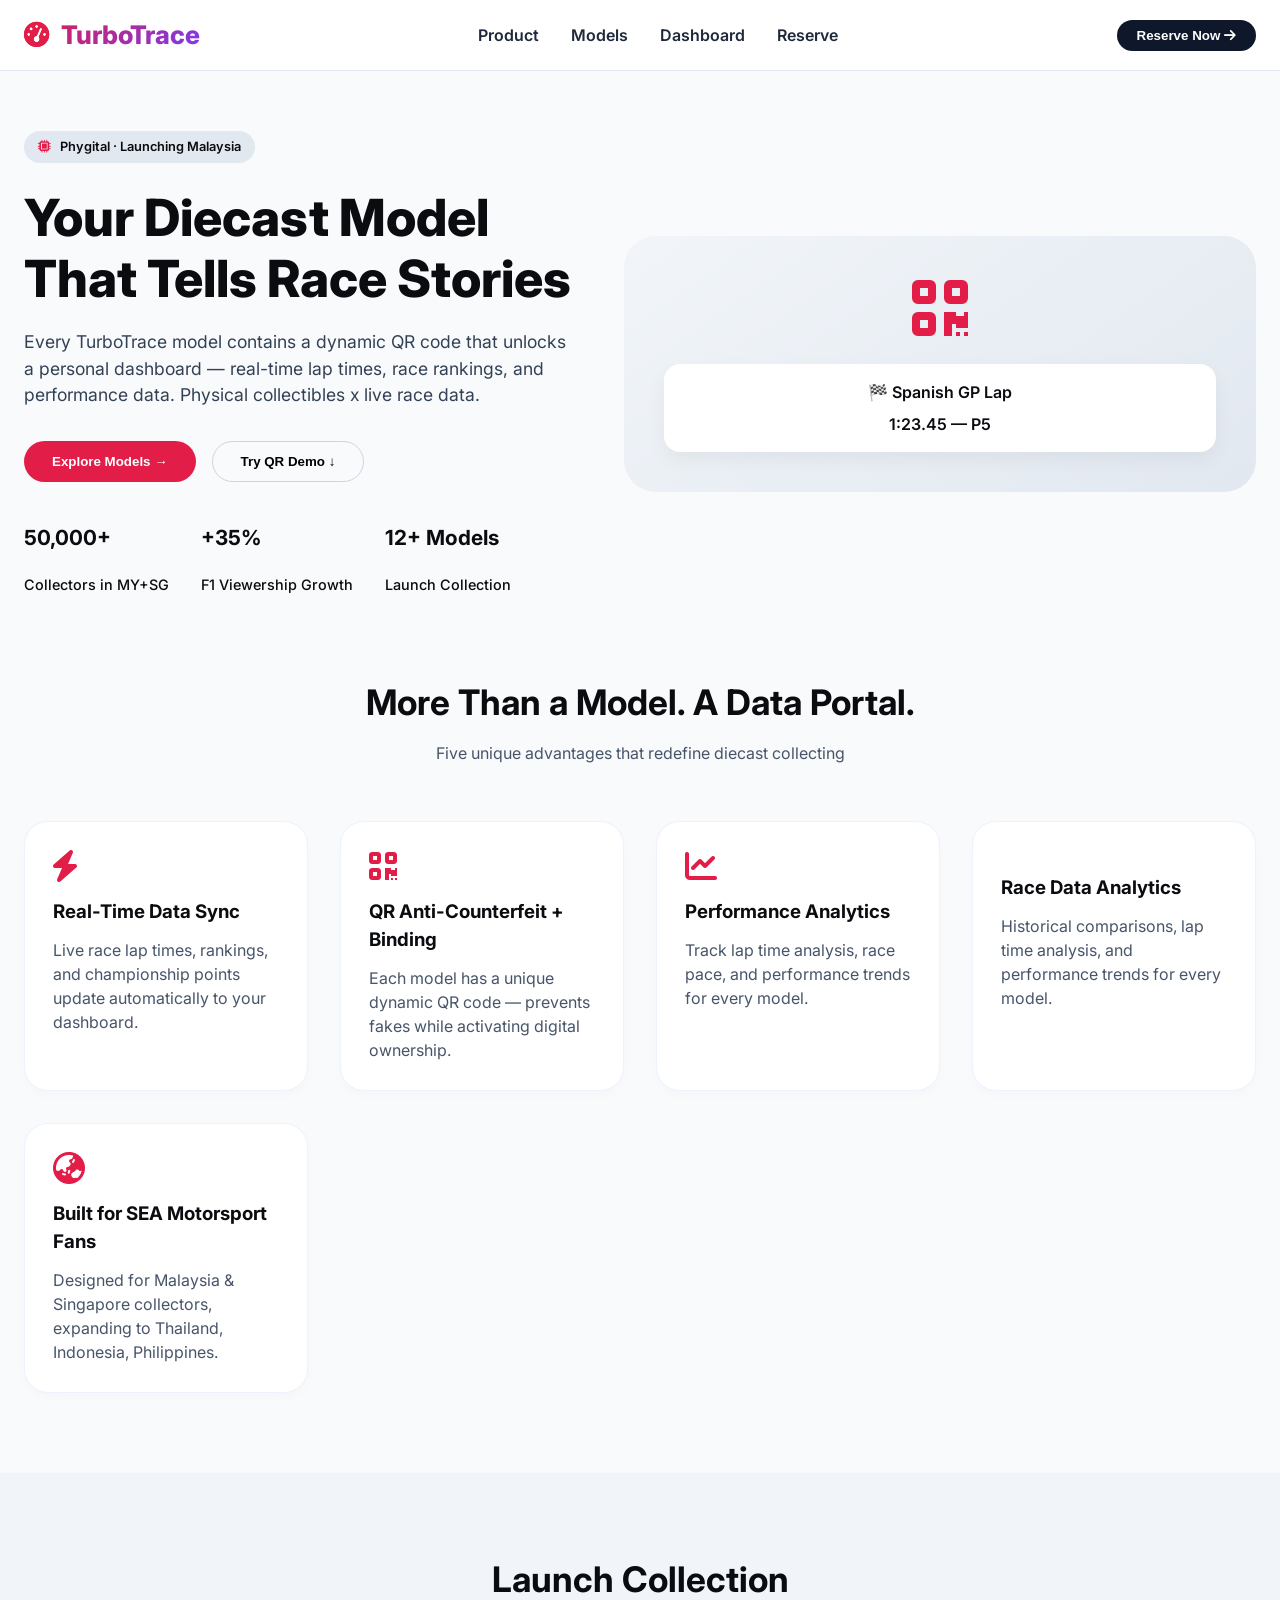
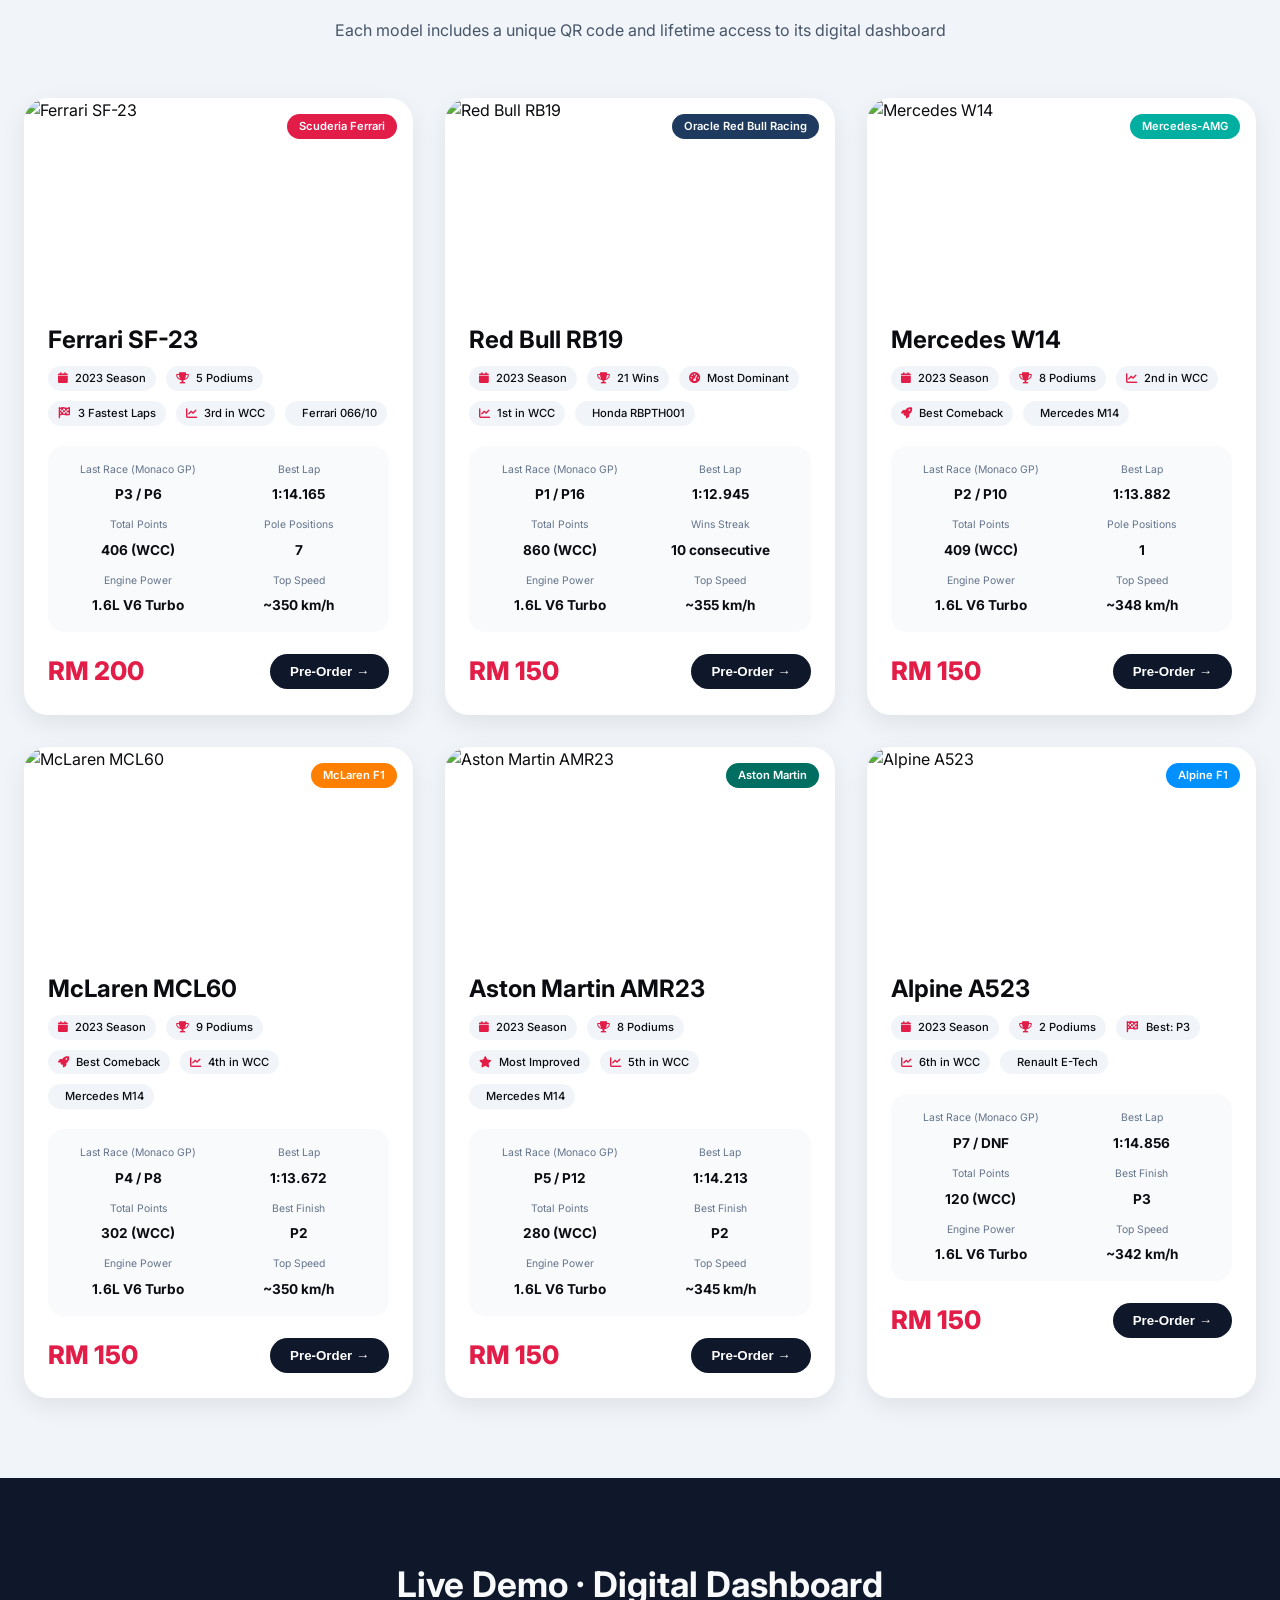
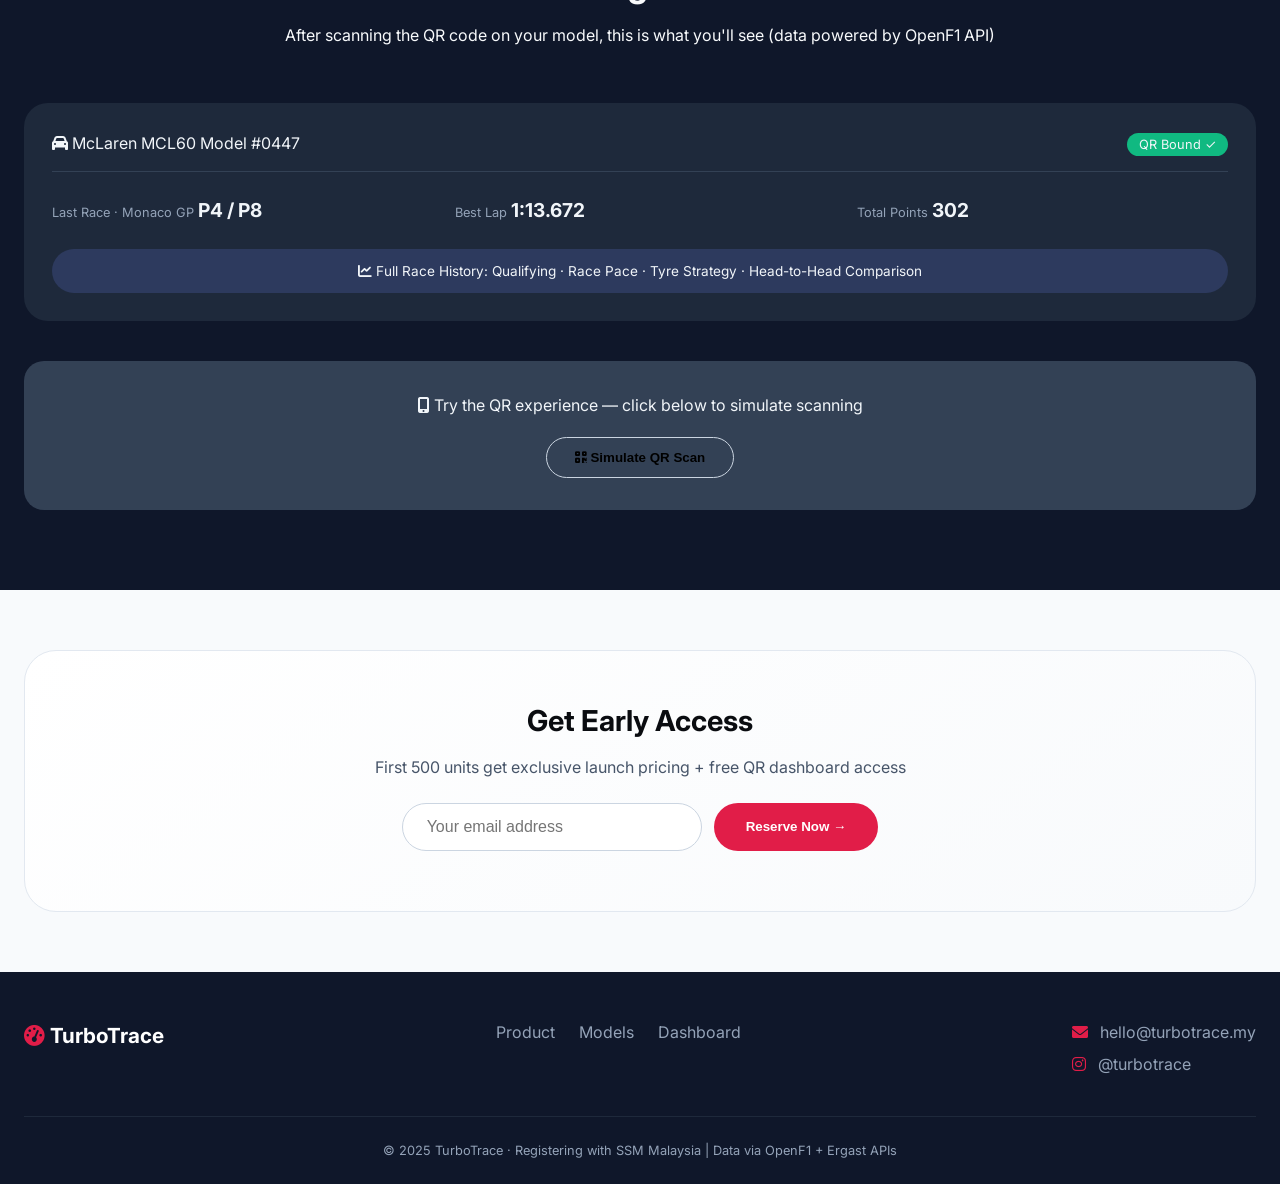
==== commit c20fcaa8: "s" ====
--- a/index.html
+++ b/index.html
@@ -718,7 +718,7 @@
             <!-- Model 1: Ferrari SF-23 -->
             <div class="model-card">
                 <div class="model-image">
-                    <img src="https://placehold.co/600x300/e11d48/white?text=Ferrari+SF-23&font=montserrat" alt="Ferrari SF-23">
+                    <img src=https://encrypted-tbn0.gstatic.com/images?q=tbn:ANd9GcSPJbDOSYfaYSkb860EODiCoq6MzXH6qqkdsQ&s alt="Ferrari SF-23">
                     <span class="model-team ferrari">Scuderia Ferrari</span>
                 </div>
                 <div class="model-info">
@@ -739,7 +739,7 @@
                         <div class="data-item"><span class="data-label">Top Speed</span><span class="data-value">~350 km/h</span></div>
                     </div>
                     <div class="model-footer">
-                        <span class="price-tag">RM 150</span>
+                        <span class="price-tag">RM 200</span>
                         <button class="preorder-btn" data-model="Ferrari SF-23">Pre-Order →</button>
                     </div>
                 </div>
